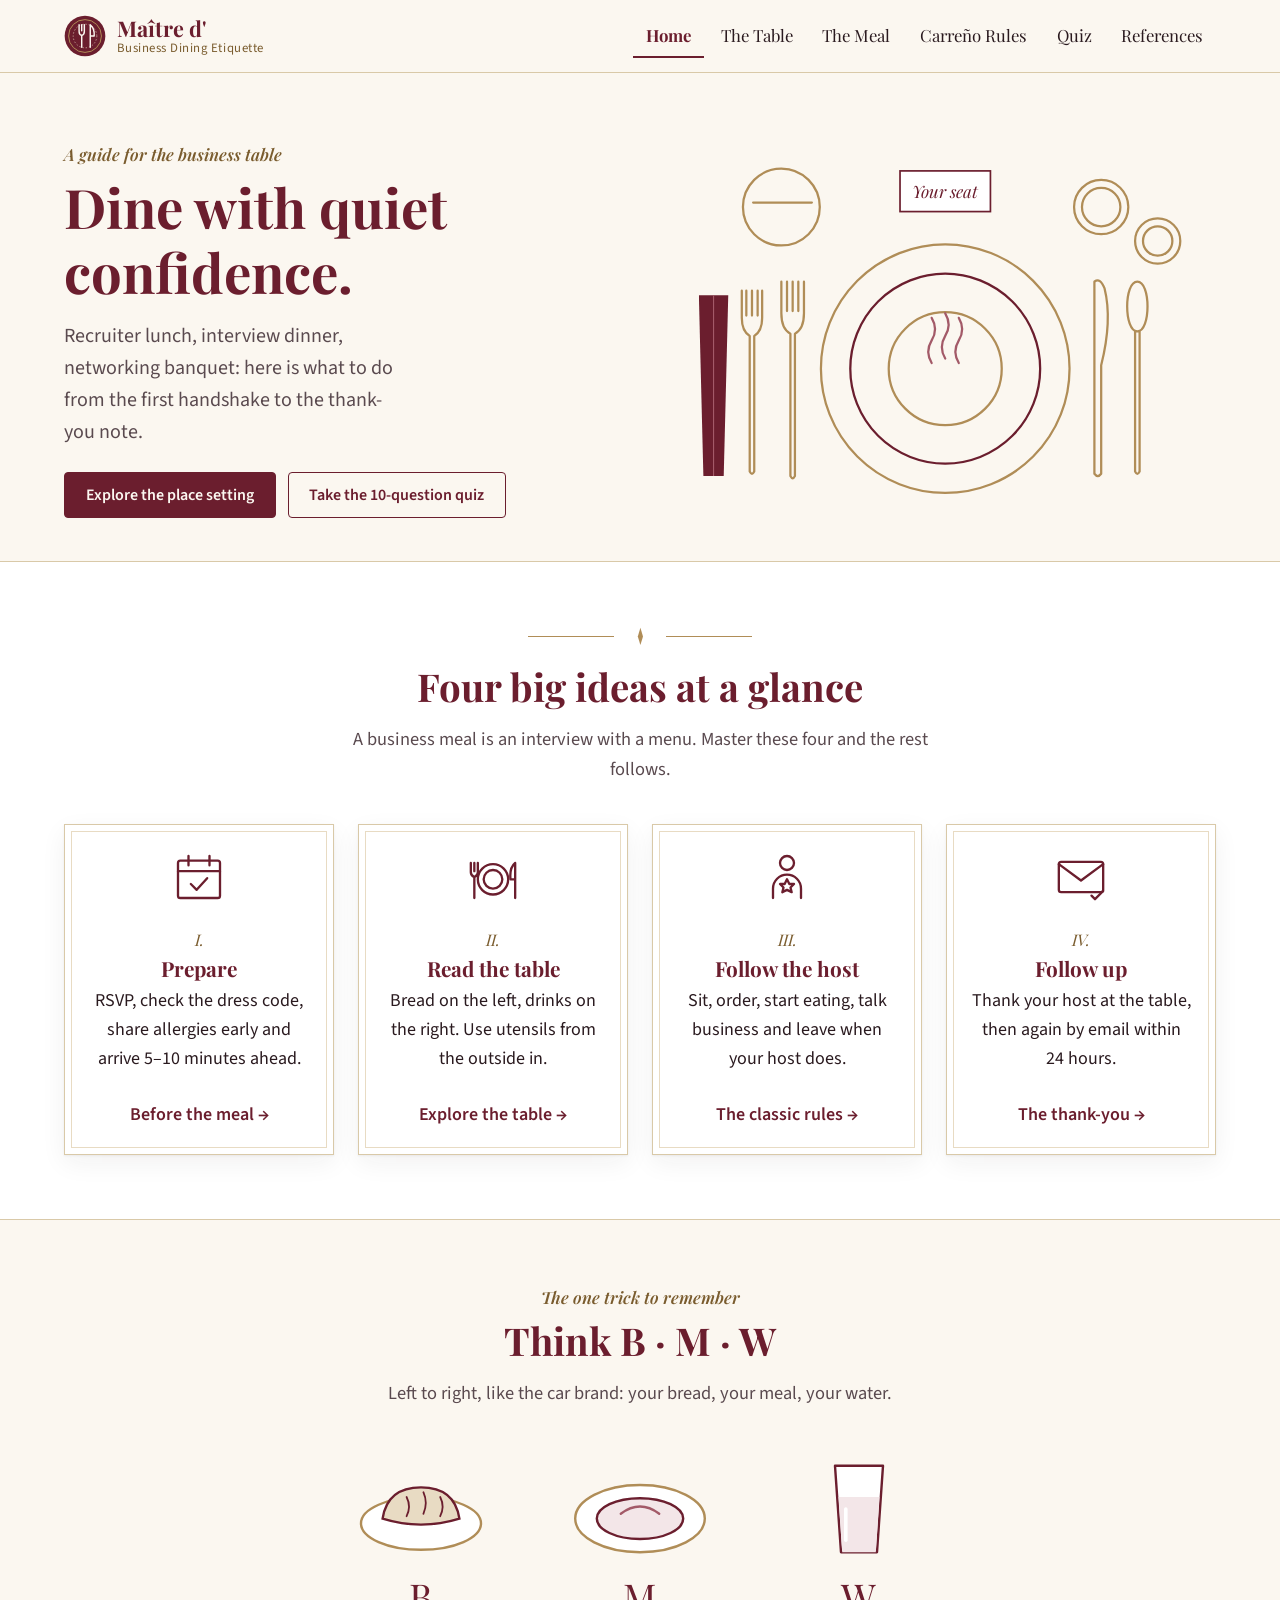
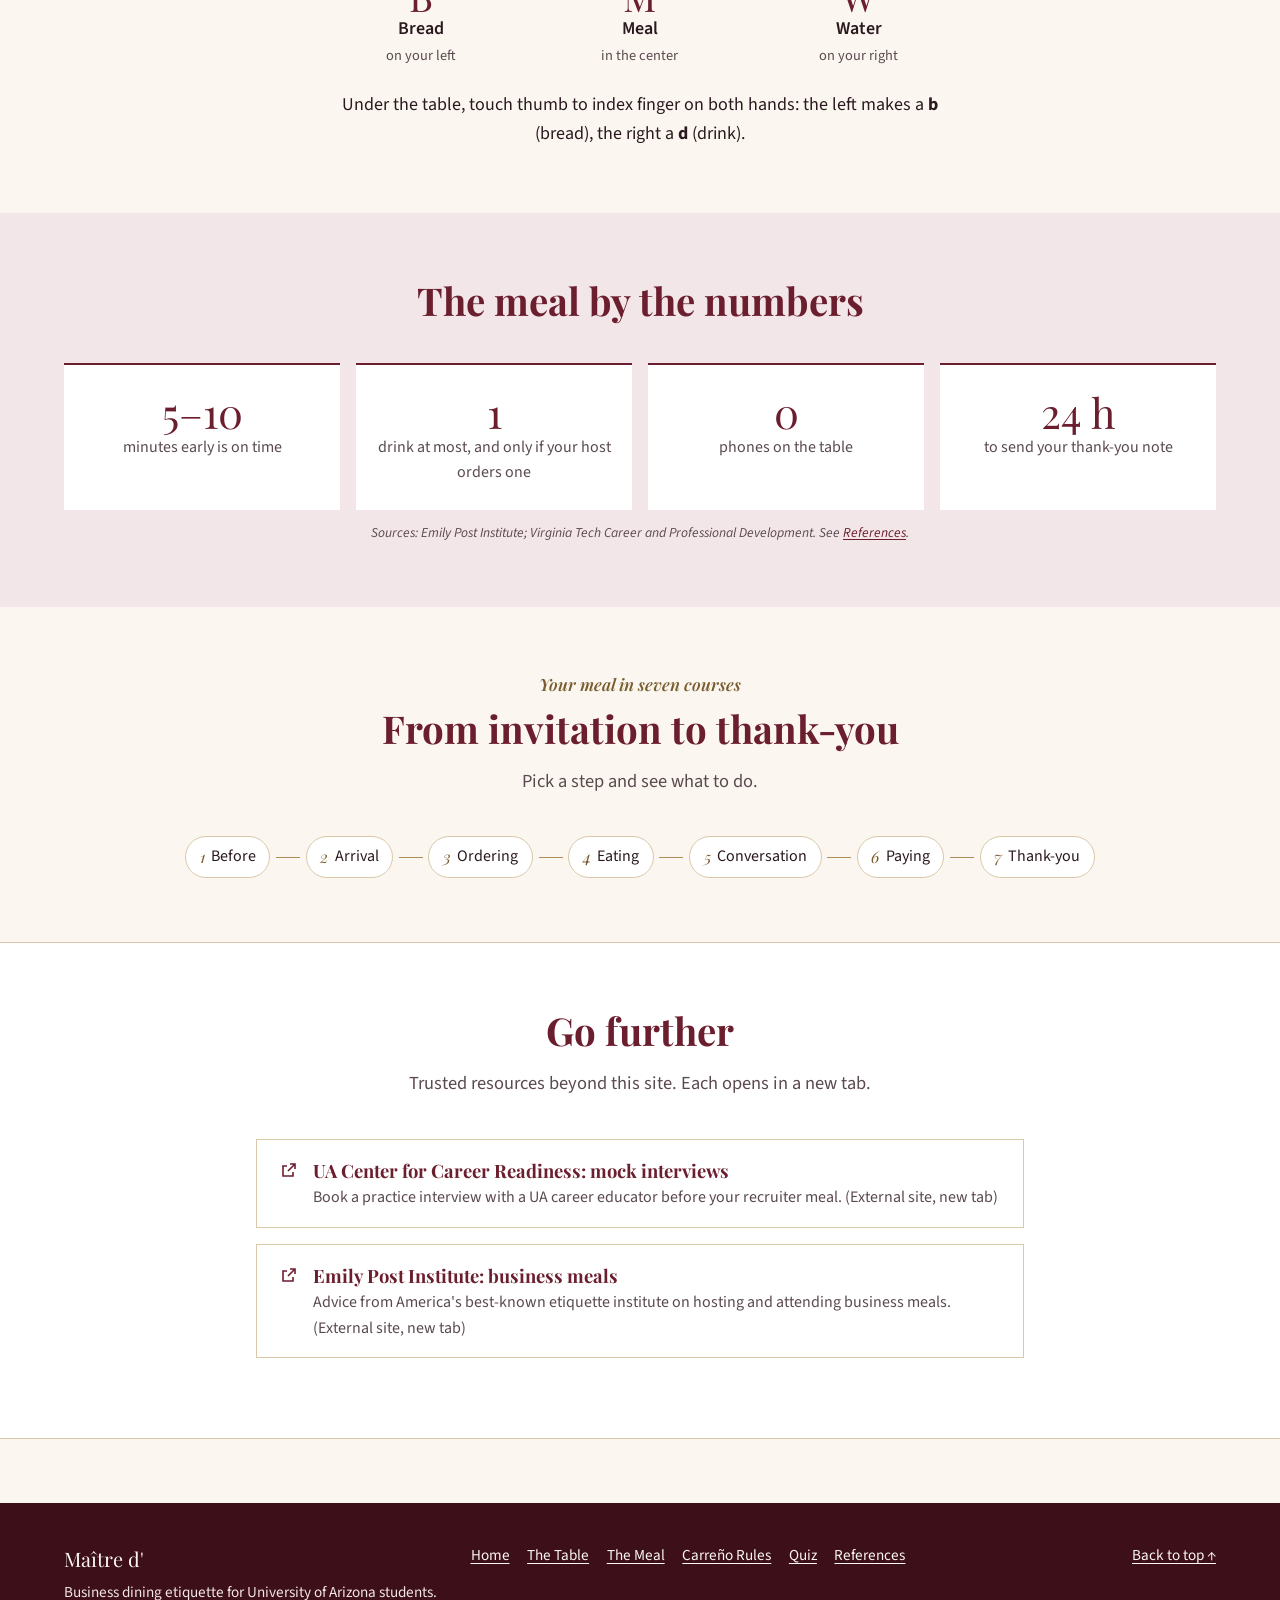
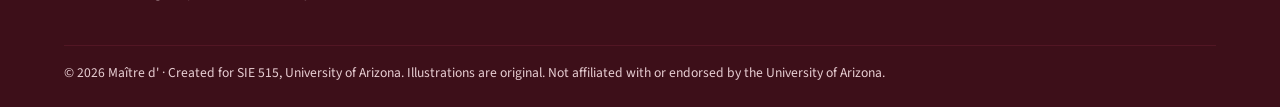
==== index.html @ beefde79 "Build Maître d' business dining etiquette site Six static pages (home, table setting explorer and ga" ====
<!DOCTYPE html>
<html lang="en" class="no-js">
<head>
<meta charset="utf-8">
<meta name="viewport" content="width=device-width, initial-scale=1">
<title>Business Dining Etiquette for UA Students</title>
<meta name="description" content="Learn business dining etiquette in minutes: the place setting, what to do before, during and after the meal, and a self-scoring quiz.">
<link rel="icon" href="assets/img/favicon.svg" type="image/svg+xml">
<link rel="preconnect" href="https://fonts.googleapis.com">
<link rel="preconnect" href="https://fonts.gstatic.com" crossorigin>
<link href="https://fonts.googleapis.com/css2?family=Playfair+Display:ital,wght@0,600;0,700;1,600&amp;family=Source+Sans+3:wght@400;600;700&amp;display=swap" rel="stylesheet">
<link rel="stylesheet" href="assets/css/style.css">
<script src="assets/js/main.js" defer></script>
</head>
<body id="top">
<a class="skip-link" href="#main">Skip to main content</a>

<header class="site-header">
  <div class="wrap header-inner">
    <a class="brand" href="index.html">
      <img src="assets/img/logo.svg" alt="" width="42" height="42">
      <span class="brand-text">
        <span class="brand-name">Maître d'</span>
        <span class="brand-sub">Business Dining Etiquette</span>
      </span>
      <span class="visually-hidden">(Home)</span>
    </a>
    <button class="nav-toggle" type="button" aria-expanded="false" aria-controls="site-nav">
      <span class="nav-toggle-bars" aria-hidden="true"></span> Menu
    </button>
    <nav class="site-nav" id="site-nav" aria-label="Main">
      <ul>
        <li><a href="index.html" aria-current="page">Home</a></li>
        <li><a href="table.html">The Table</a></li>
        <li><a href="behavior.html">The Meal</a></li>
        <li><a href="carreno.html">Carreño Rules</a></li>
        <li><a href="quiz.html">Quiz</a></li>
        <li><a href="references.html">References</a></li>
      </ul>
    </nav>
  </div>
</header>

<main id="main" tabindex="-1">

<section class="hero">
  <div class="wrap hero-grid">
    <div>
      <span class="kicker">A guide for the business table</span>
      <h1>Dine with quiet confidence.</h1>
      <p class="lead">Recruiter lunch, interview dinner, networking banquet: here is what to do from the first handshake to the thank-you note.</p>
      <div class="btn-row">
        <a class="btn" href="table.html">Explore the place setting</a>
        <a class="btn btn--ghost" href="quiz.html">Take the 10-question quiz</a>
      </div>
    </div>

    <svg class="hero-art draw" viewBox="0 0 480 340" role="img" aria-labelledby="hero-title hero-desc">
      <title id="hero-title">Line drawing of a formal place setting</title>
      <desc id="hero-desc">Seen from above: a place card, a bread plate at upper left, two forks on the left, a soup bowl on a dinner plate in the center, a knife and spoon on the right, and two glasses at upper right.</desc>
      <g fill="none" stroke="#b08d57" stroke-width="2" stroke-linecap="round" stroke-linejoin="round">
        <circle class="stroke" pathLength="1" cx="240" cy="205" r="110"/>
        <circle class="stroke" pathLength="1" cx="240" cy="205" r="84" stroke="#6b1e2e"/>
        <circle class="stroke" pathLength="1" cx="240" cy="205" r="50"/>
        <circle class="stroke" pathLength="1" cx="95" cy="62" r="34"/>
        <path class="stroke" pathLength="1" d="M70 58H122"/>
        <path class="stroke" pathLength="1" d="M95 128V156Q95 170 103 174V300Q105 304 107 300V174Q115 170 115 156V128M100 128V154M105 128V154M110 128V154"/>
        <path class="stroke" pathLength="1" d="M60 136V160Q60 172 67 176V296Q69 300 71 296V176Q78 172 78 160V136M64 136V158M69 136V158M74 136V158"/>
        <path class="stroke" pathLength="1" d="M372 128V298Q375 302 378 298V202Q388 162 381 134Q377 124 372 128Z"/>
        <path class="stroke" pathLength="1" d="M410 128C398 128 398 172 410 172C422 172 422 128 410 128ZM408 172V296Q410 300 412 296V172"/>
        <circle class="stroke" pathLength="1" cx="378" cy="62" r="24"/>
        <circle class="stroke" pathLength="1" cx="378" cy="62" r="17"/>
        <circle class="stroke" pathLength="1" cx="428" cy="92" r="20"/>
        <circle class="stroke" pathLength="1" cx="428" cy="92" r="13"/>
      </g>
      <g class="fade">
        <rect x="200" y="30" width="80" height="36" fill="#fff" stroke="#6b1e2e" stroke-width="1.5"/>
        <text x="240" y="54" text-anchor="middle" font-family="Playfair Display, Georgia, serif" font-style="italic" font-size="15" fill="#6b1e2e">Your seat</text>
        <path d="M22 140H48L44 300H26Z" fill="#6b1e2e"/>
        <path d="M35 140V300" stroke="#a35a68" stroke-width="1"/>
      </g>
      <g fill="none" stroke="#a35a68" stroke-width="2" stroke-linecap="round" aria-hidden="true">
        <path class="steam" d="M228 200q-6-10 0-20t0-20"/>
        <path class="steam" d="M240 196q-6-10 0-20t0-20"/>
        <path class="steam" d="M252 200q-6-10 0-20t0-20"/>
      </g>
    </svg>
  </div>
</section>

<section class="section section--paper" aria-labelledby="ideas-title">
  <div class="wrap">
    <div class="section-head center">
      <div class="ornament" aria-hidden="true"><svg viewBox="0 0 24 24"><path d="M12 2l3 10-3 10-3-10z" fill="currentColor"/></svg></div>
      <h2 id="ideas-title">Four big ideas at a glance</h2>
      <p>A business meal is an interview with a menu. Master these four and the rest follows.</p>
    </div>

    <div class="grid grid-4 reveal-stagger">
      <article class="menu-card menu-card--center">
        <svg class="card-icon" viewBox="0 0 48 48" aria-hidden="true" fill="none" stroke="currentColor" stroke-width="2" stroke-linecap="round" stroke-linejoin="round"><rect x="6" y="10" width="36" height="32" rx="2"/><path d="M6 19h36M15 6v8M33 6v8"/><path d="M17 30l5 5 9-10"/></svg>
        <span class="card-num">I.</span>
        <h3>Prepare</h3>
        <p>RSVP, check the dress code, share allergies early and arrive 5–10 minutes ahead.</p>
        <a class="card-link" href="behavior.html#before">Before the meal →</a>
      </article>
      <article class="menu-card menu-card--center">
        <svg class="card-icon" viewBox="0 0 48 48" aria-hidden="true" fill="none" stroke="currentColor" stroke-width="2" stroke-linecap="round" stroke-linejoin="round"><circle cx="24" cy="26" r="13"/><circle cx="24" cy="26" r="8"/><path d="M5 12v8q0 3 3 4v18M8 12v7M11 12v8q0 3-3 4M43 42V12q-5 4-4 14h4"/></svg>
        <span class="card-num">II.</span>
        <h3>Read the table</h3>
        <p>Bread on the left, drinks on the right. Use utensils from the outside in.</p>
        <a class="card-link" href="table.html">Explore the table →</a>
      </article>
      <article class="menu-card menu-card--center">
        <svg class="card-icon" viewBox="0 0 48 48" aria-hidden="true" fill="none" stroke="currentColor" stroke-width="2" stroke-linecap="round" stroke-linejoin="round"><circle cx="24" cy="12" r="6"/><path d="M12 42v-8a12 12 0 0 1 24 0v8"/><path d="M24 26l2 4h4l-3 3 1 4-4-2-4 2 1-4-3-3h4z"/></svg>
        <span class="card-num">III.</span>
        <h3>Follow the host</h3>
        <p>Sit, order, start eating, talk business and leave when your host does.</p>
        <a class="card-link" href="carreno.html">The classic rules →</a>
      </article>
      <article class="menu-card menu-card--center">
        <svg class="card-icon" viewBox="0 0 48 48" aria-hidden="true" fill="none" stroke="currentColor" stroke-width="2" stroke-linecap="round" stroke-linejoin="round"><rect x="5" y="11" width="38" height="26" rx="2"/><path d="M5 13l19 14 19-14"/><path d="M33 40l3 3 7-7"/></svg>
        <span class="card-num">IV.</span>
        <h3>Follow up</h3>
        <p>Thank your host at the table, then again by email within 24 hours.</p>
        <a class="card-link" href="behavior.html#thanks">The thank-you →</a>
      </article>
    </div>
  </div>
</section>

<section class="section" aria-labelledby="bmw-title">
  <div class="wrap">
    <div class="section-head center">
      <span class="kicker">The one trick to remember</span>
      <h2 id="bmw-title">Think B · M · W</h2>
      <p>Left to right, like the car brand: your bread, your meal, your water.</p>
    </div>
    <div class="bmw reveal-stagger">
      <div class="bmw-item">
        <svg viewBox="0 0 120 100" role="img" aria-label="Bread roll on a small plate">
          <ellipse cx="60" cy="62" rx="50" ry="22" fill="#fff" stroke="#b08d57" stroke-width="2"/>
          <path d="M28 58q4-26 32-26t32 26q-32 10-64 0z" fill="#e8dbc3" stroke="#6b1e2e" stroke-width="2"/>
          <path d="M48 40q4 8 0 16M62 36q4 9 0 18M76 40q4 8 0 16" fill="none" stroke="#6b1e2e" stroke-width="1.5" stroke-linecap="round"/>
        </svg>
        <span class="bmw-letter">B</span>
        <span class="bmw-word">Bread</span>
        <span class="bmw-side">on your left</span>
      </div>
      <div class="bmw-item">
        <svg viewBox="0 0 120 100" role="img" aria-label="Dinner plate in the center">
          <ellipse cx="60" cy="58" rx="54" ry="28" fill="#fff" stroke="#b08d57" stroke-width="2"/>
          <ellipse cx="60" cy="58" rx="36" ry="17" fill="#f3e6e8" stroke="#6b1e2e" stroke-width="2"/>
          <path d="M44 54q16-12 32 0" fill="none" stroke="#a35a68" stroke-width="2" stroke-linecap="round"/>
        </svg>
        <span class="bmw-letter">M</span>
        <span class="bmw-word">Meal</span>
        <span class="bmw-side">in the center</span>
      </div>
      <div class="bmw-item">
        <svg viewBox="0 0 120 100" role="img" aria-label="Water glass">
          <path d="M40 14h40l-5 72H45z" fill="#fff" stroke="#6b1e2e" stroke-width="2" stroke-linejoin="round"/>
          <path d="M43 40h34l-3 46H46z" fill="#f3e6e8"/>
          <path d="M49 50v26" stroke="#fff" stroke-width="3" stroke-linecap="round"/>
        </svg>
        <span class="bmw-letter">W</span>
        <span class="bmw-word">Water</span>
        <span class="bmw-side">on your right</span>
      </div>
    </div>
    <p class="center reveal" style="margin: var(--space-3) auto 0;">Under the table, touch thumb to index finger on both hands: the left makes a <strong>b</strong> (bread), the right a <strong>d</strong> (drink).</p>
  </div>
</section>

<section class="section section--tint" aria-labelledby="numbers-title">
  <div class="wrap">
    <div class="section-head center">
      <h2 id="numbers-title">The meal by the numbers</h2>
    </div>
    <div class="stats reveal-stagger">
      <div class="stat"><span class="stat-num">5–10</span><span class="stat-label">minutes early is on time</span></div>
      <div class="stat"><span class="stat-num">1</span><span class="stat-label">drink at most, and only if your host orders one</span></div>
      <div class="stat"><span class="stat-num">0</span><span class="stat-label">phones on the table</span></div>
      <div class="stat"><span class="stat-num">24 h</span><span class="stat-label">to send your thank-you note</span></div>
    </div>
    <span class="source center">Sources: Emily Post Institute; Virginia Tech Career and Professional Development. See <a href="references.html">References</a>.</span>
  </div>
</section>

<section class="section" aria-labelledby="courses-title">
  <div class="wrap">
    <div class="section-head center">
      <span class="kicker">Your meal in seven courses</span>
      <h2 id="courses-title">From invitation to thank-you</h2>
      <p>Pick a step and see what to do.</p>
    </div>
    <ol class="rail reveal">
      <li><a href="behavior.html#before">Before</a></li>
      <li><a href="behavior.html#arrival">Arrival</a></li>
      <li><a href="behavior.html#ordering">Ordering</a></li>
      <li><a href="behavior.html#eating">Eating</a></li>
      <li><a href="behavior.html#conversation">Conversation</a></li>
      <li><a href="behavior.html#paying">Paying</a></li>
      <li><a href="behavior.html#thanks">Thank-you</a></li>
    </ol>
  </div>
</section>

<section class="section section--paper" aria-labelledby="more-title">
  <div class="wrap narrow">
    <div class="section-head center">
      <h2 id="more-title">Go further</h2>
      <p>Trusted resources beyond this site. Each opens in a new tab.</p>
    </div>
    <ul class="ext-list">
      <li>
        <a class="ext-link" href="https://career.arizona.edu/resources/schedule-a-mock-interview-or-interview-prep-appointment/" target="_blank" rel="noopener">
          <svg class="ext-icon" viewBox="0 0 16 16" aria-hidden="true" fill="none" stroke="currentColor" stroke-width="1.6"><path d="M9 2h5v5M14 2L7 9M12 10v4H2V4h4"/></svg>
          <span><strong>UA Center for Career Readiness: mock interviews</strong><span>Book a practice interview with a UA career educator before your recruiter meal. (External site, new tab)</span></span>
        </a>
      </li>
      <li>
        <a class="ext-link" href="https://emilypost.com/advice/business-meals" target="_blank" rel="noopener">
          <svg class="ext-icon" viewBox="0 0 16 16" aria-hidden="true" fill="none" stroke="currentColor" stroke-width="1.6"><path d="M9 2h5v5M14 2L7 9M12 10v4H2V4h4"/></svg>
          <span><strong>Emily Post Institute: business meals</strong><span>Advice from America's best-known etiquette institute on hosting and attending business meals. (External site, new tab)</span></span>
        </a>
      </li>
    </ul>
  </div>
</section>
</main>

<footer class="site-footer">
  <div class="wrap">
    <div class="footer-grid">
      <div>
        <p class="footer-brand">Maître d'</p>
        <p>Business dining etiquette for University of Arizona students.</p>
      </div>
      <nav aria-label="Footer">
        <ul class="footer-links">
          <li><a href="index.html">Home</a></li>
          <li><a href="table.html">The Table</a></li>
          <li><a href="behavior.html">The Meal</a></li>
          <li><a href="carreno.html">Carreño Rules</a></li>
          <li><a href="quiz.html">Quiz</a></li>
          <li><a href="references.html">References</a></li>
        </ul>
      </nav>
      <a class="to-top" href="#top">Back to top ↑</a>
    </div>
    <p class="footer-small">© <span data-year>2026</span> Maître d' · Created for SIE 515, University of Arizona. Illustrations are original. Not affiliated with or endorsed by the University of Arizona.</p>
  </div>
</footer>
</body>
</html>
---- assets/css/style.css ----
/* =========================================================
   Maître d' — Business Dining Etiquette
   One main color (burgundy, with tints/shades) + one accent (gold)
   ========================================================= */

:root {
  --burgundy-900: #3d0f19;
  --burgundy-700: #521624;
  --burgundy: #6b1e2e;          /* main */
  --burgundy-400: #a35a68;
  --burgundy-200: #e7cdd2;
  --burgundy-100: #f3e6e8;
  --gold: #b08d57;              /* accent: lines, borders, decoration */
  --gold-text: #7a5c2e;         /* accent for small text (AA on ivory) */
  --gold-200: #e8dbc3;
  --ivory: #fbf7f0;
  --paper: #ffffff;
  --ink: #2a1a1f;
  --ink-soft: #5a4a4f;
  --line: #d9c9a8;
  --ok: #2f5d3a;                /* used only with icon + text */

  --font-display: "Playfair Display", Georgia, "Times New Roman", serif;
  --font-body: "Source Sans 3", "Trebuchet MS", Verdana, sans-serif;

  --space-1: .5rem;
  --space-2: 1rem;
  --space-3: 1.5rem;
  --space-4: 2.5rem;
  --space-5: 4rem;
  --space-6: 6rem;

  --radius: 4px;
  --shadow: 0 1px 2px rgba(42, 26, 31, .06), 0 8px 24px rgba(42, 26, 31, .06);
  --measure: 68ch;
  --wrap: 72rem;
}

*, *::before, *::after { box-sizing: border-box; }
[hidden] { display: none !important; }

html { scroll-behavior: smooth; }

body {
  margin: 0;
  background: var(--ivory);
  color: var(--ink);
  font-family: var(--font-body);
  font-size: 1.125rem;          /* 18px */
  line-height: 1.6;
  -webkit-font-smoothing: antialiased;
}

img, svg { max-width: 100%; }
img { height: auto; display: block; }

h1, h2, h3, h4 {
  font-family: var(--font-display);
  color: var(--burgundy);
  line-height: 1.2;
  margin: 0 0 var(--space-2);
  font-weight: 700;
}
h1 { font-size: clamp(2.2rem, 5vw, 3.4rem); }
h2 { font-size: clamp(1.7rem, 3.4vw, 2.4rem); }
h3 { font-size: 1.3rem; }
h4 { font-size: 1.1rem; }

p { margin: 0 0 var(--space-2); max-width: var(--measure); }
ul, ol { margin: 0 0 var(--space-2); padding-left: 1.25rem; }
li { margin-bottom: .35rem; }

a {
  color: var(--burgundy);
  text-decoration-thickness: 1px;
  text-underline-offset: .18em;
}
a:hover { color: var(--burgundy-900); text-decoration-thickness: 2px; }

:focus-visible {
  outline: 3px solid var(--gold-text);
  outline-offset: 3px;
  border-radius: 2px;
}

.wrap { width: min(100% - 2rem, var(--wrap)); margin-inline: auto; }
.narrow { max-width: 48rem; }
.center { text-align: center; }
.center p { margin-inline: auto; }

.visually-hidden {
  position: absolute !important;
  width: 1px; height: 1px;
  overflow: hidden; clip: rect(0 0 0 0);
  white-space: nowrap;
}

/* ---------- Skip link ---------- */
.skip-link {
  position: absolute; left: 1rem; top: -4rem; z-index: 100;
  background: var(--burgundy); color: var(--ivory);
  padding: .6rem 1rem; border-radius: var(--radius);
  text-decoration: none; font-weight: 600;
}
.skip-link:focus { top: 1rem; color: var(--ivory); }

/* ---------- Header & navigation ---------- */
.site-header {
  position: sticky; top: 0; z-index: 50;
  background: rgba(251, 247, 240, .96);
  border-bottom: 1px solid var(--line);
  backdrop-filter: blur(6px);
}
.header-inner {
  display: flex; align-items: center; justify-content: space-between;
  gap: var(--space-2); min-height: 4.5rem;
}
.brand {
  display: flex; align-items: center; gap: .7rem;
  text-decoration: none; color: var(--burgundy);
}
.brand img { width: 2.6rem; height: 2.6rem; }
.brand-text { display: flex; flex-direction: column; line-height: 1.1; }
.brand-name { font-family: var(--font-display); font-weight: 700; font-size: 1.35rem; }
.brand-sub { font-size: .8rem; color: var(--gold-text); letter-spacing: .04em; }
.brand:hover { color: var(--burgundy-900); }

.nav-toggle {
  display: none;
  align-items: center; gap: .5rem;
  background: none; border: 1px solid var(--line); border-radius: var(--radius);
  padding: .45rem .8rem; font: inherit; font-size: 1rem; color: var(--burgundy);
  cursor: pointer;
}
.nav-toggle-bars, .nav-toggle-bars::before, .nav-toggle-bars::after {
  display: block; width: 1.2rem; height: 2px; background: currentColor;
  position: relative; transition: transform .2s;
}
.nav-toggle-bars::before, .nav-toggle-bars::after { content: ""; position: absolute; left: 0; }
.nav-toggle-bars::before { top: -6px; }
.nav-toggle-bars::after { top: 6px; }
.nav-toggle[aria-expanded="true"] .nav-toggle-bars { background: transparent; }
.nav-toggle[aria-expanded="true"] .nav-toggle-bars::before { transform: translateY(6px) rotate(45deg); }
.nav-toggle[aria-expanded="true"] .nav-toggle-bars::after { transform: translateY(-6px) rotate(-45deg); }

.site-nav ul {
  list-style: none; margin: 0; padding: 0;
  display: flex; gap: .25rem;
}
.site-nav li { margin: 0; }
.site-nav a {
  display: block; padding: .5rem .8rem;
  font-family: var(--font-display); font-size: 1.05rem;
  color: var(--ink); text-decoration: none;
  border-bottom: 2px solid transparent;
}
.site-nav a:hover { color: var(--burgundy); border-bottom-color: var(--gold); }
.site-nav a[aria-current="page"] {
  color: var(--burgundy); border-bottom-color: var(--burgundy); font-weight: 700;
}

@media (max-width: 860px) {
  .js .nav-toggle { display: inline-flex; }
  .js .site-nav {
    position: absolute; left: 0; right: 0; top: 100%;
    background: var(--ivory); border-bottom: 1px solid var(--line);
    box-shadow: var(--shadow);
    display: none;
  }
  .js .site-nav.is-open { display: block; }
  .site-nav ul { flex-direction: column; padding: var(--space-1) 1rem var(--space-2); }
  .site-nav a { padding: .75rem .5rem; border-bottom: 1px solid var(--gold-200); }
  .site-nav a[aria-current="page"] { border-bottom-color: var(--gold-200); border-left: 3px solid var(--burgundy); padding-left: .75rem; }
  .no-js .site-nav ul { flex-direction: row; flex-wrap: wrap; }
}

/* ---------- Sections ---------- */
main { display: block; }
.section { padding: var(--space-5) 0; }
.section--tint { background: var(--burgundy-100); }
.section--paper { background: var(--paper); border-block: 1px solid var(--line); }
.section-head { margin-bottom: var(--space-4); }
.section-head p { color: var(--ink-soft); font-size: 1.15rem; }
.center.section-head p { margin-inline: auto; }

.kicker {
  display: block;
  font-family: var(--font-display); font-style: italic; font-weight: 600;
  color: var(--gold-text); font-size: 1.05rem; margin-bottom: .4rem;
}

/* ornamental divider */
.ornament {
  display: flex; align-items: center; gap: 1rem; justify-content: center;
  color: var(--gold); margin: 0 auto var(--space-2); max-width: 14rem;
}
.ornament::before, .ornament::after { content: ""; flex: 1; height: 1px; background: currentColor; }
.ornament svg { width: 1.3rem; height: 1.3rem; flex: none; }

/* ---------- Hero ---------- */
.hero { padding: var(--space-5) 0 var(--space-4); }
.hero-grid {
  display: grid; gap: var(--space-4); align-items: center;
  grid-template-columns: 1fr;
}
@media (min-width: 860px) { .hero-grid { grid-template-columns: 1.05fr 1fr; } }
.hero .lead { font-size: 1.25rem; color: var(--ink-soft); max-width: 34ch; }
.hero-art { max-width: 34rem; justify-self: center; width: 100%; }
.page-hero { padding: var(--space-5) 0 var(--space-4); border-bottom: 1px solid var(--line); }
.page-hero .lead { font-size: 1.2rem; color: var(--ink-soft); max-width: 46ch; }

.btn-row { display: flex; flex-wrap: wrap; gap: .75rem; margin-top: var(--space-3); }
.btn {
  display: inline-flex; align-items: center; gap: .5rem;
  font: 600 1rem/1 var(--font-body);
  padding: .85rem 1.3rem; border-radius: var(--radius);
  text-decoration: none; cursor: pointer;
  border: 1px solid var(--burgundy);
  background: var(--burgundy); color: var(--ivory);
  transition: background .2s, color .2s, transform .2s;
}
.btn:hover { background: var(--burgundy-900); color: var(--ivory); transform: translateY(-1px); }
.btn--ghost { background: transparent; color: var(--burgundy); }
.btn--ghost:hover { background: var(--burgundy-100); color: var(--burgundy-900); }
.btn--small { padding: .55rem .9rem; font-size: .95rem; }
.btn[disabled] { opacity: .5; cursor: not-allowed; transform: none; }

/* ---------- Grids & cards ---------- */
.grid { display: grid; gap: var(--space-3); }
.grid-2 { grid-template-columns: repeat(auto-fit, minmax(min(100%, 20rem), 1fr)); }
.grid-3 { grid-template-columns: repeat(auto-fit, minmax(min(100%, 18rem), 1fr)); }
.grid-4 { grid-template-columns: repeat(auto-fit, minmax(min(100%, 14rem), 1fr)); }

.menu-card {
  position: relative;
  background: var(--paper);
  border: 1px solid var(--line);
  padding: var(--space-3);
  box-shadow: var(--shadow);
}
.menu-card::after {               /* inner hairline = printed-menu frame */
  content: ""; position: absolute; inset: 6px;
  border: 1px solid var(--gold-200); pointer-events: none;
}
.menu-card > * { position: relative; z-index: 1; }
.menu-card h3 { margin-bottom: .4rem; }
.menu-card p:last-child, .menu-card ul:last-child { margin-bottom: 0; }
.menu-card--center { text-align: center; }
.menu-card--center p { margin-inline: auto; }
.card-icon {
  width: 3.5rem; height: 3.5rem; color: var(--burgundy);
  margin-bottom: .75rem;
}
.menu-card--center .card-icon { margin-inline: auto; }
.card-num {
  font-family: var(--font-display); font-style: italic; color: var(--gold-text);
  font-size: 1rem; display: block; margin-bottom: .2rem;
}
.card-link {
  display: inline-block; margin-top: .75rem; font-weight: 600; text-decoration: none;
}
.card-link:hover { text-decoration: underline; }

.tip-list { list-style: none; padding: 0; }
.tip-list li { position: relative; padding-left: 1.6rem; }
.tip-list li::before {
  content: ""; position: absolute; left: .2rem; top: .62em;
  width: .5rem; height: .5rem; border: 1px solid var(--gold); transform: rotate(45deg);
}

/* do / don't badges (icon + word, never color alone) */
.badge {
  display: inline-flex; align-items: center; gap: .3rem;
  font-size: .85rem; font-weight: 600; padding: .15rem .55rem;
  border-radius: 99px; border: 1px solid currentColor;
}
.badge--do { color: var(--ok); }
.badge--dont { color: var(--burgundy); }
.badge--soft { color: var(--gold-text); }

.source {
  display: block; margin-top: .75rem;
  font-size: .85rem; font-style: italic; color: var(--ink-soft);
}

/* ---------- Stat tiles ---------- */
.stats { display: grid; gap: var(--space-2); grid-template-columns: repeat(auto-fit, minmax(min(100%, 12rem), 1fr)); }
.stat {
  text-align: center; padding: var(--space-3) var(--space-2);
  border-top: 2px solid var(--burgundy); background: var(--paper);
}
.stat-num { display: block; font-family: var(--font-display); font-size: 2.6rem; color: var(--burgundy); line-height: 1.1; }
.stat-label { display: block; color: var(--ink-soft); font-size: 1rem; }

/* ---------- Flip cards ---------- */
.flip-grid { display: grid; gap: var(--space-3); grid-template-columns: repeat(auto-fit, minmax(min(100%, 18rem), 1fr)); }
.flip { perspective: 1000px; min-height: 15rem; }
.flip-btn {
  position: relative; display: block; width: 100%; height: 100%; min-height: 15rem;
  padding: 0; border: 0; background: none; font: inherit; color: inherit; text-align: left;
  cursor: pointer; transform-style: preserve-3d; transition: transform .6s cubic-bezier(.2,.7,.2,1);
}
.flip-btn.is-flipped { transform: rotateY(180deg); }
.flip-face {
  position: absolute; inset: 0;
  display: flex; flex-direction: column; justify-content: center; gap: .5rem;
  padding: var(--space-3);
  backface-visibility: hidden; -webkit-backface-visibility: hidden;
  border: 1px solid var(--line); box-shadow: var(--shadow);
}
.flip-front { background: var(--paper); }
.flip-front::after {
  content: ""; position: absolute; inset: 6px; border: 1px solid var(--gold-200); pointer-events: none;
}
.flip-back { background: var(--burgundy); color: var(--ivory); transform: rotateY(180deg); border-color: var(--burgundy); }
.flip-label { font-size: .85rem; font-weight: 600; letter-spacing: .04em; color: var(--gold-text); }
.flip-back .flip-label { color: var(--gold-200); }
.flip-title { font-family: var(--font-display); font-size: 1.25rem; font-weight: 700; color: var(--burgundy); line-height: 1.3; }
.flip-back .flip-title { color: var(--ivory); }
.flip-text { font-size: 1.02rem; line-height: 1.5; }
.flip-hint { position: absolute; bottom: .9rem; right: 1rem; font-size: .8rem; color: var(--ink-soft); display: flex; align-items: center; gap: .3rem; }
.flip-back .flip-hint { color: var(--burgundy-200); }
.flip-btn:focus-visible { outline: none; }
.flip-btn:focus-visible .flip-face { outline: 3px solid var(--gold-text); outline-offset: 3px; }

/* ---------- Reveal on scroll ---------- */
.js .reveal { opacity: 0; transform: translateY(18px); transition: opacity .7s ease, transform .7s ease; }
.js .reveal.is-visible { opacity: 1; transform: none; }
.js .reveal-stagger > * { opacity: 0; transform: translateY(14px); transition: opacity .6s ease, transform .6s ease; }
.js .reveal-stagger.is-visible > * { opacity: 1; transform: none; }
.reveal-stagger.is-visible > *:nth-child(2) { transition-delay: .08s; }
.reveal-stagger.is-visible > *:nth-child(3) { transition-delay: .16s; }
.reveal-stagger.is-visible > *:nth-child(4) { transition-delay: .24s; }
.reveal-stagger.is-visible > *:nth-child(5) { transition-delay: .32s; }
.reveal-stagger.is-visible > *:nth-child(6) { transition-delay: .4s; }
.reveal-stagger.is-visible > *:nth-child(n+7) { transition-delay: .48s; }

/* line-art that draws itself */
.draw .stroke { stroke-dasharray: 1; stroke-dashoffset: 1; }
.draw.is-visible .stroke { animation: draw 2.4s ease forwards; }
.draw.is-visible .stroke:nth-of-type(2n) { animation-delay: .25s; }
.draw.is-visible .stroke:nth-of-type(3n) { animation-delay: .5s; }
.draw .fade { opacity: 0; }
.draw.is-visible .fade { animation: fadein 1s 1.6s ease forwards; }
.no-js .draw .stroke { stroke-dashoffset: 0; }
.no-js .draw .fade { opacity: 1; }
@keyframes draw { to { stroke-dashoffset: 0; } }
@keyframes fadein { to { opacity: 1; } }

/* steam animation in hero */
.steam { animation: steam 3.5s ease-in-out infinite; transform-box: fill-box; transform-origin: bottom; }
.steam:nth-of-type(2) { animation-delay: 1.1s; }
.steam:nth-of-type(3) { animation-delay: 2.2s; }
@keyframes steam { 0% { opacity: 0; transform: translateY(6px); } 40% { opacity: .9; } 100% { opacity: 0; transform: translateY(-14px); } }

/* ---------- BMW (bread / meal / water) ---------- */
.bmw { display: grid; grid-template-columns: repeat(3, 1fr); gap: var(--space-2); text-align: center; max-width: 40rem; margin: 0 auto; }
.bmw-item svg { width: 100%; max-width: 9rem; height: auto; margin: 0 auto .5rem; display: block; }
.bmw-letter { font-family: var(--font-display); font-size: 2.4rem; color: var(--burgundy); line-height: 1; display: block; }
.bmw-word { font-weight: 600; }
.bmw-side { display: block; font-size: .9rem; color: var(--ink-soft); }

/* ---------- External resources ---------- */
.ext-list { list-style: none; padding: 0; display: grid; gap: var(--space-2); }
.ext-list li { margin: 0; }
.ext-link {
  display: flex; gap: 1rem; align-items: flex-start;
  padding: var(--space-2) var(--space-3); background: var(--paper);
  border: 1px solid var(--line); text-decoration: none; color: var(--ink);
  transition: border-color .2s, transform .2s;
}
.ext-link:hover { border-color: var(--burgundy); transform: translateY(-2px); color: var(--ink); }
.ext-link strong { color: var(--burgundy); display: block; font-family: var(--font-display); font-size: 1.15rem; }
.ext-link span { font-size: 1rem; color: var(--ink-soft); }
.ext-icon { width: 1rem; height: 1rem; flex: none; vertical-align: -.1em; }
.ext-link .ext-icon { margin-top: .4rem; color: var(--burgundy); }

/* inline external marker for text links */
a[target="_blank"]:not(.ext-link)::after {
  content: " \2197"; font-size: .85em;
}

/* ---------- Footer ---------- */
.site-footer {
  background: var(--burgundy-900); color: var(--burgundy-100);
  padding: var(--space-4) 0 var(--space-3); margin-top: var(--space-5);
  font-size: .95rem;
}
.site-footer a { color: var(--ivory); }
.site-footer a:hover { color: var(--gold-200); }
.footer-grid { display: grid; gap: var(--space-3); grid-template-columns: 1fr; align-items: start; }
@media (min-width: 760px) { .footer-grid { grid-template-columns: 1.2fr 2fr auto; } }
.footer-brand { font-family: var(--font-display); font-size: 1.25rem; color: var(--ivory); margin: 0 0 .3rem; }
.footer-links { list-style: none; padding: 0; margin: 0; display: flex; flex-wrap: wrap; gap: .25rem 1.1rem; }
.footer-links li { margin: 0; }
.footer-small { font-size: .85rem; color: var(--burgundy-200); margin: var(--space-3) 0 0; padding-top: var(--space-2); border-top: 1px solid var(--burgundy-700); max-width: none; }
.to-top { white-space: nowrap; }

/* =========================================================
   Page-specific
   ========================================================= */

/* ---------- Course rail (home teaser + behavior timeline) ---------- */
.rail {
  list-style: none; padding: 0; margin: 0;
  display: flex; flex-wrap: wrap; justify-content: center; gap: .5rem 0;
  counter-reset: course;
}
.rail li { margin: 0; display: flex; align-items: center; }
.rail li + li::before {
  content: ""; width: 1.5rem; height: 1px; background: var(--gold); margin: 0 .35rem;
}
.rail a {
  display: inline-flex; align-items: center; gap: .4rem;
  padding: .45rem .85rem; border: 1px solid var(--line); border-radius: 99px;
  background: var(--paper); color: var(--ink); text-decoration: none; font-size: 1rem;
  transition: background .2s, color .2s, border-color .2s;
}
.rail a::before {
  counter-increment: course; content: counter(course);
  font-family: var(--font-display); font-style: italic; color: var(--gold-text);
}
.rail a:hover, .rail a.is-current {
  background: var(--burgundy); color: var(--ivory); border-color: var(--burgundy);
}
.rail a:hover::before, .rail a.is-current::before { color: var(--gold-200); }
.rail-sticky {
  position: sticky; top: 4.5rem; z-index: 20;
  background: rgba(251, 247, 240, .96); padding: .75rem 0;
  border-bottom: 1px solid var(--line);
}
@media (max-width: 700px) {
  .rail-sticky .rail { flex-wrap: nowrap; overflow-x: auto; justify-content: flex-start; padding-bottom: .25rem; scrollbar-width: thin; }
  .rail-sticky .rail a { white-space: nowrap; }
}

/* timeline steps */
.timeline { position: relative; list-style: none; padding: 0; margin: 0; }
.timeline::before {
  content: ""; position: absolute; left: 1.75rem; top: 0; bottom: 0;
  width: 1px; background: var(--gold);
}
.step {
  position: relative; display: grid; grid-template-columns: 3.5rem 1fr; gap: var(--space-3);
  padding: var(--space-3) 0; scroll-margin-top: 9rem;
}
.step-marker {
  width: 3.5rem; height: 3.5rem; border-radius: 50%;
  background: var(--ivory); border: 1px solid var(--burgundy);
  display: grid; place-items: center; color: var(--burgundy);
  font-family: var(--font-display); font-size: 1.3rem; font-style: italic;
  position: relative; z-index: 1;
}
.step.is-current .step-marker { background: var(--burgundy); color: var(--ivory); }
.step-body { display: grid; gap: var(--space-3); grid-template-columns: 1fr; align-items: start; }
@media (min-width: 760px) { .step-body { grid-template-columns: 1fr 11rem; } }
.step-art { width: 100%; max-width: 11rem; color: var(--burgundy); }
.step h2 { font-size: 1.7rem; margin-bottom: .5rem; }

/* speech bubbles */
.bubbles { display: flex; flex-wrap: wrap; gap: .75rem; }
.bubble {
  position: relative; background: var(--paper); border: 1px solid var(--line);
  padding: .7rem 1rem; border-radius: 1rem; font-size: 1rem; max-width: 22rem;
}
.bubble::after {
  content: ""; position: absolute; left: 1.2rem; bottom: -.45rem; width: .8rem; height: .8rem;
  background: var(--paper); border-right: 1px solid var(--line); border-bottom: 1px solid var(--line);
  transform: rotate(45deg);
}
.bubble--avoid { text-decoration: line-through; text-decoration-color: var(--burgundy-400); color: var(--ink-soft); }

/* ---------- Table explorer ---------- */
.explorer { display: grid; gap: var(--space-3); grid-template-columns: 1fr; align-items: start; }
@media (min-width: 960px) { .explorer { grid-template-columns: 1.6fr 1fr; } }
.setting-stage {
  position: relative; background: var(--paper); border: 1px solid var(--line);
  box-shadow: var(--shadow);
}
.setting-stage svg { display: block; width: 100%; height: auto; }
.hotspot {
  position: absolute; transform: translate(-50%, -50%);
  width: 2.1rem; height: 2.1rem; border-radius: 50%;
  border: 2px solid var(--ivory); background: var(--burgundy); color: var(--ivory);
  font: 700 .95rem/1 var(--font-body); cursor: pointer;
  display: grid; place-items: center; padding: 0;
  box-shadow: 0 2px 6px rgba(42, 26, 31, .3);
  transition: transform .2s, background .2s;
}
.hotspot::before {
  content: ""; position: absolute; inset: -6px; border-radius: 50%;
  border: 2px solid var(--burgundy); opacity: 0; animation: ping 2.4s ease-out infinite;
}
.hotspot:hover, .hotspot[aria-pressed="true"] { background: var(--gold-text); transform: translate(-50%, -50%) scale(1.12); }
.hotspot[aria-pressed="true"]::before { animation: none; }
.hotspot.is-seen:not([aria-pressed="true"]) { background: var(--burgundy-400); }
.hotspot.is-seen::before { animation: none; }
@keyframes ping { 0% { opacity: .8; transform: scale(.8); } 100% { opacity: 0; transform: scale(1.6); } }
@media (max-width: 520px) { .hotspot { width: 1.7rem; height: 1.7rem; font-size: .8rem; } }

.item { transition: opacity .3s; }
.setting-svg.has-active .item { opacity: .35; }
.setting-svg.has-active .item.is-active { opacity: 1; }
.item.is-active .hl { stroke: var(--burgundy); stroke-width: 3; }

.info-panel { position: sticky; top: 6rem; }
.info-panel .menu-card { min-height: 16rem; }
.info-step { font-size: .9rem; color: var(--gold-text); font-weight: 600; letter-spacing: .03em; }
.progress-dots { display: flex; flex-wrap: wrap; gap: .3rem; margin-top: var(--space-2); }
.progress-dots span { width: .6rem; height: .6rem; border-radius: 50%; border: 1px solid var(--burgundy); }
.progress-dots span.on { background: var(--burgundy); }
.legend-list { columns: 2; column-gap: var(--space-3); padding-left: 1.4rem; font-size: 1rem; }
.legend-list button {
  background: none; border: 0; padding: 0; font: inherit; color: var(--burgundy);
  text-decoration: underline; text-underline-offset: .18em; cursor: pointer; text-align: left;
}

/* game */
.game { max-width: 52rem; margin: 0 auto; }
.game-card { text-align: center; }
.game-course { font-family: var(--font-display); font-size: 1.6rem; color: var(--burgundy); margin: .2rem 0 .3rem; }
.game-board {
  display: grid; gap: .5rem; margin: var(--space-3) auto 0; max-width: 40rem;
  grid-template-columns: repeat(7, 1fr);
  grid-template-areas:
    ". butter . dessert . . ."
    "salad dinnerfork plate plate plate knife soup";
  align-items: end;
}
.utensil {
  display: flex; flex-direction: column; align-items: center; gap: .25rem;
  background: var(--paper); border: 1px solid var(--line); border-radius: var(--radius);
  padding: .5rem .25rem; font: 600 .78rem/1.2 var(--font-body); color: var(--ink);
  cursor: pointer; transition: transform .15s, border-color .2s, opacity .3s;
}
.utensil:hover:not([disabled]) { border-color: var(--burgundy); transform: translateY(-3px); }
.utensil svg { width: 1.6rem; height: 6rem; color: var(--ink); }
.utensil--h svg { width: 5rem; height: 1.8rem; }
.utensil[disabled] { opacity: .35; cursor: default; }
.utensil.is-wrong { animation: shake .4s; border-color: var(--burgundy); }
.utensil.is-right { border-color: var(--ok); }
.game-plate { grid-area: plate; display: grid; place-items: center; }
.game-plate svg { width: 100%; max-width: 9rem; }
@keyframes shake { 20%, 60% { transform: translateX(-5px); } 40%, 80% { transform: translateX(5px); } }
.feedback {
  min-height: 3.2rem; margin-top: var(--space-2); display: flex; gap: .5rem; align-items: center; justify-content: center;
  font-weight: 600;
}
.feedback.ok { color: var(--ok); }
.feedback.no { color: var(--burgundy); }
.feedback svg { width: 1.3rem; height: 1.3rem; flex: none; }
@media (max-width: 560px) {
  .game-board {
    gap: .3rem;
    grid-template-columns: repeat(5, 1fr);
    grid-template-areas: ". butter dessert . ." "salad dinnerfork plate knife soup";
  }
  .utensil { font-size: .68rem; padding: .4rem .1rem; }
  .utensil svg { height: 4.5rem; }
  .utensil--h svg { width: 100%; }
}

/* rest vs finished */
.rest-demo { display: grid; gap: var(--space-3); grid-template-columns: 1fr; align-items: center; }
@media (min-width: 760px) { .rest-demo { grid-template-columns: 18rem 1fr; } }
.rest-svg { width: 100%; max-width: 18rem; margin: 0 auto; display: block; }
.rest-svg .u { transform-box: view-box; transform-origin: 150px 110px; transition: transform .7s cubic-bezier(.3,.8,.3,1); }
.rest-svg.is-pause .u-fork { transform: rotate(32deg); }
.rest-svg.is-pause .u-knife { transform: rotate(-32deg); }
.rest-svg.is-done .u-fork { transform: rotate(-58deg) translateX(-10px); }
.rest-svg.is-done .u-knife { transform: rotate(-58deg) translateX(12px); }
.toggle-group { display: inline-flex; border: 1px solid var(--burgundy); border-radius: var(--radius); overflow: hidden; margin-bottom: var(--space-2); }
.toggle-group button {
  font: 600 1rem var(--font-body); padding: .6rem 1.1rem; border: 0; background: var(--paper); color: var(--burgundy); cursor: pointer;
}
.toggle-group button[aria-pressed="true"] { background: var(--burgundy); color: var(--ivory); }

/* ---------- Carreño ---------- */
.book-art { max-width: 20rem; justify-self: center; width: 100%; }
.theme-head { display: flex; align-items: center; gap: var(--space-2); margin-bottom: var(--space-3); }
.theme-letter {
  flex: none; width: 3.6rem; height: 3.6rem; border-radius: 50%;
  display: grid; place-items: center; border: 1px solid var(--gold);
  font-family: var(--font-display); font-size: 1.8rem; color: var(--burgundy); background: var(--paper);
}
.theme-head h2 { margin: 0; }
.rule-card { display: grid; grid-template-columns: 3rem 1fr; gap: .9rem; align-items: start; }
.rule-card .card-icon { width: 3rem; height: 3rem; margin: 0; }
.rule-card h3 { font-size: 1.15rem; }
.rule-card p { font-size: 1.02rem; }
.seating-wrap { display: grid; gap: var(--space-3); grid-template-columns: 1fr; align-items: center; margin-bottom: var(--space-4); }
@media (min-width: 860px) { .seating-wrap { grid-template-columns: 1.4fr 1fr; } }
.seating-svg .card-pop { transform-box: fill-box; transform-origin: center; }
.seating-svg.is-visible .card-pop { animation: pop .5s ease backwards; }
.seating-svg.is-visible .card-pop:nth-of-type(2) { animation-delay: .1s; }
.seating-svg.is-visible .card-pop:nth-of-type(3) { animation-delay: .2s; }
.seating-svg.is-visible .card-pop:nth-of-type(4) { animation-delay: .3s; }
.seating-svg.is-visible .card-pop:nth-of-type(5) { animation-delay: .4s; }
.seating-svg.is-visible .card-pop:nth-of-type(6) { animation-delay: .5s; }
@keyframes pop { from { transform: scale(0); opacity: 0; } }

.then-now { width: 100%; border-collapse: collapse; background: var(--paper); font-size: 1rem; }
.then-now caption { text-align: left; font-family: var(--font-display); font-size: 1.3rem; color: var(--burgundy); padding-bottom: .5rem; }
.then-now th, .then-now td { padding: .8rem 1rem; border-bottom: 1px solid var(--line); text-align: left; vertical-align: top; }
.then-now thead th { background: var(--burgundy); color: var(--ivory); font-weight: 600; }
.table-scroll { overflow-x: auto; border: 1px solid var(--line); }

/* ---------- Quiz ---------- */
.quiz { display: grid; gap: var(--space-3); max-width: 48rem; margin: 0 auto; }
.q { border: 1px solid var(--line); background: var(--paper); padding: var(--space-3); margin: 0; }
.q legend { font-family: var(--font-display); font-size: 1.2rem; color: var(--burgundy); font-weight: 700; padding: 0; float: left; width: 100%; margin-bottom: var(--space-2); }
.q legend + * { clear: both; }
.q-type { display: block; font-family: var(--font-body); font-size: .85rem; font-weight: 600; color: var(--gold-text); letter-spacing: .03em; margin-bottom: .2rem; }
.q-options { display: grid; gap: .5rem; }
.opt {
  display: flex; align-items: center; gap: .7rem; padding: .7rem .9rem;
  border: 1px solid var(--line); border-radius: var(--radius); cursor: pointer; font-size: 1.05rem;
  transition: border-color .2s, background .2s;
}
.opt:hover { border-color: var(--burgundy-400); }
.opt input { accent-color: var(--burgundy); width: 1.1rem; height: 1.1rem; flex: none; }
.opt.is-correct { border-color: var(--ok); background: #eef4ef; }
.opt.is-wrong { border-color: var(--burgundy); background: var(--burgundy-100); }
.opt .mark { margin-left: auto; font-weight: 700; font-size: .9rem; }
.opt.is-correct .mark { color: var(--ok); }
.opt.is-wrong .mark { color: var(--burgundy); }
.q textarea {
  width: 100%; min-height: 6rem; font: inherit; font-size: 1.05rem; padding: .7rem;
  border: 1px solid var(--line); border-radius: var(--radius); background: var(--ivory); color: var(--ink);
}
.q textarea:focus-visible { outline-offset: 0; }
.q-feedback { margin-top: var(--space-2); font-size: 1.02rem; }
.q-feedback:empty { display: none; }
.q-feedback .verdict { font-weight: 700; }
.q-feedback.ok .verdict { color: var(--ok); }
.q-feedback.no .verdict { color: var(--burgundy); }
.score-board {
  position: sticky; bottom: 1rem; z-index: 10; margin: 0 auto; max-width: 48rem;
  display: flex; align-items: center; justify-content: space-between; gap: 1rem; flex-wrap: wrap;
  background: var(--burgundy); color: var(--ivory); padding: .8rem 1.2rem; box-shadow: var(--shadow);
}
.score-board strong { font-family: var(--font-display); font-size: 1.4rem; }
.score-meter { flex: 1; min-width: 8rem; height: .5rem; background: var(--burgundy-700); border-radius: 99px; overflow: hidden; }
.score-meter span { display: block; height: 100%; width: 0; background: var(--gold-200); transition: width .5s; }
.result { text-align: center; }
.result[hidden] { display: none; }
.print-list ol { padding-left: 1.5rem; }
.print-list > ol > li { margin-bottom: var(--space-3); }
.print-list ol ol { list-style: upper-alpha; margin-top: .3rem; }
.answer-key { background: var(--paper); border: 1px solid var(--line); padding: var(--space-3); }
.answer-key ol { margin: 0; }

/* ---------- References ---------- */
.refs { list-style: none; padding: 0; }
.refs li { padding-left: 2rem; text-indent: -2rem; margin-bottom: var(--space-2); max-width: var(--measure); overflow-wrap: anywhere; }

/* ---------- Reduced motion ---------- */
@media (prefers-reduced-motion: reduce) {
  html { scroll-behavior: auto; }
  *, *::before, *::after { animation: none !important; transition: none !important; }
  .js .reveal, .js .reveal-stagger > * { opacity: 1; transform: none; }
  .draw .stroke { stroke-dashoffset: 0; }
  .draw .fade { opacity: 1; }
  .flip-btn.is-flipped { transform: none; }
  .flip-btn .flip-back { transform: none; visibility: hidden; }
  .flip-btn.is-flipped .flip-back { visibility: visible; }
  .flip-btn.is-flipped .flip-front { visibility: hidden; }
}

/* ---------- Print (quiz list) ---------- */
@media print {
  body { background: #fff; font-size: 12pt; }
  .site-header, .site-footer, .skip-link, .no-print, .page-hero, .score-board { display: none !important; }
  .section { padding: 1rem 0; }
  .print-list { display: block !important; }
  a { color: #000; }
}
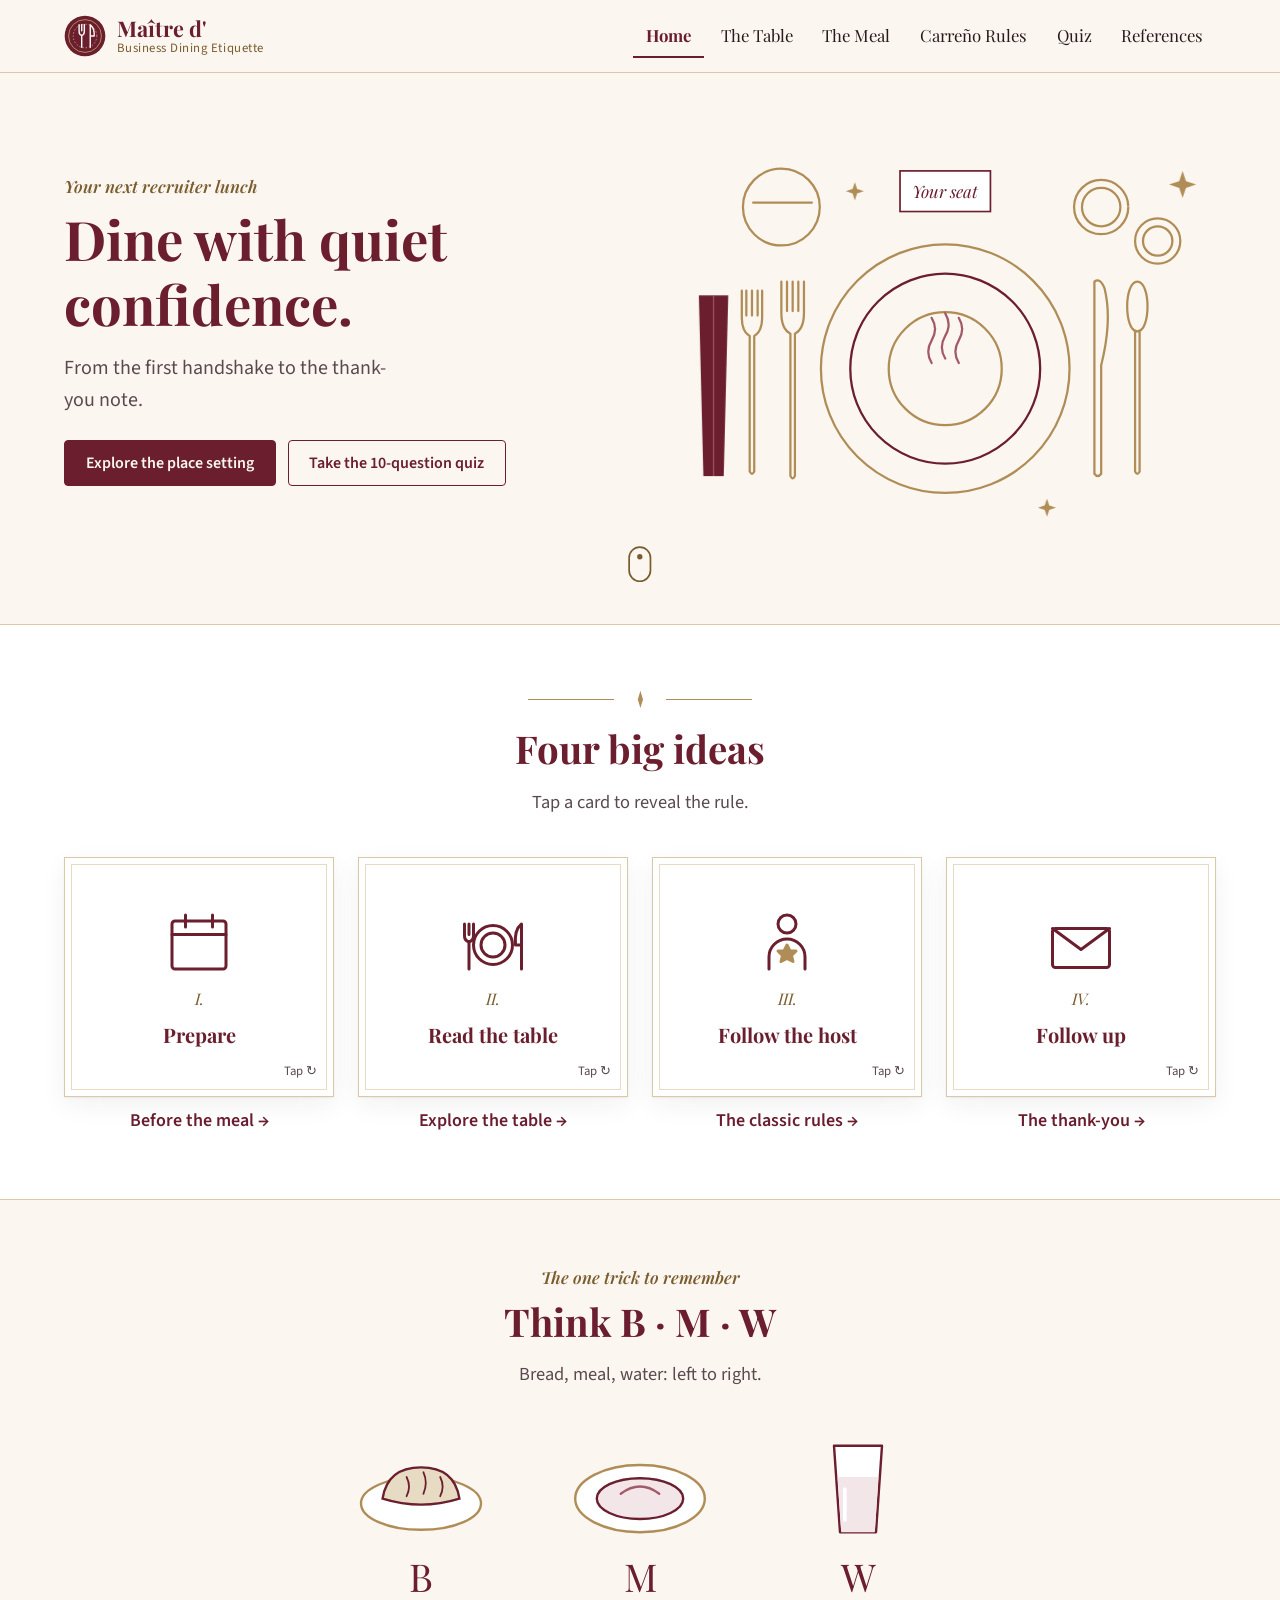
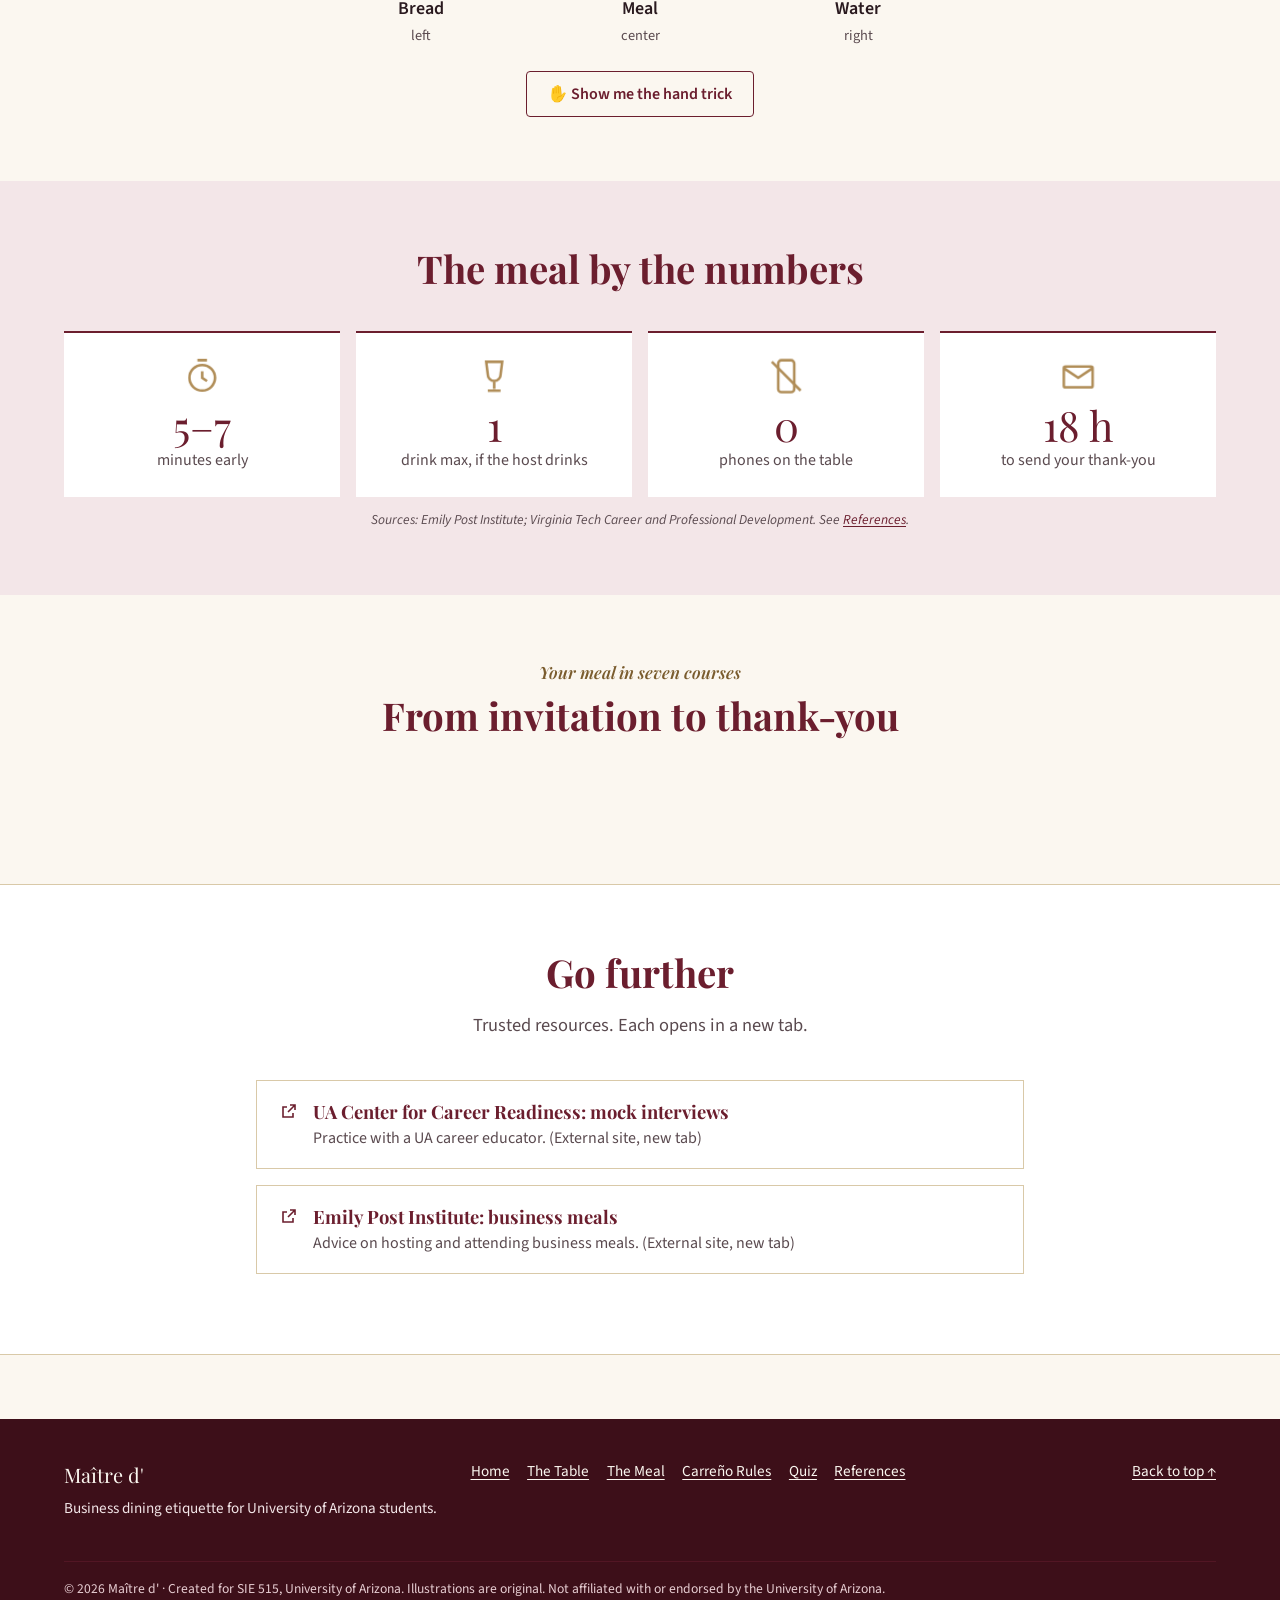
==== commit b731553c: "Make the site more interactive and visual - Global: scroll progress bar, 3D tilt cards, count-up sta" ====
--- a/index.html
+++ b/index.html
@@ -43,12 +43,12 @@
 
 <main id="main" tabindex="-1">
 
-<section class="hero">
+<section class="hero" data-parallax>
   <div class="wrap hero-grid">
     <div>
-      <span class="kicker">A guide for the business table</span>
+      <span class="kicker">Your next <span class="rotator"><span>recruiter lunch</span><span>interview dinner</span><span>networking banquet</span><span>career-fair dinner</span></span></span>
       <h1>Dine with quiet confidence.</h1>
-      <p class="lead">Recruiter lunch, interview dinner, networking banquet: here is what to do from the first handshake to the thank-you note.</p>
+      <p class="lead">From the first handshake to the thank-you note.</p>
       <div class="btn-row">
         <a class="btn" href="table.html">Explore the place setting</a>
         <a class="btn btn--ghost" href="quiz.html">Take the 10-question quiz</a>
@@ -57,74 +57,112 @@
 
     <svg class="hero-art draw" viewBox="0 0 480 340" role="img" aria-labelledby="hero-title hero-desc">
       <title id="hero-title">Line drawing of a formal place setting</title>
-      <desc id="hero-desc">Seen from above: a place card, a bread plate at upper left, two forks on the left, a soup bowl on a dinner plate in the center, a knife and spoon on the right, and two glasses at upper right.</desc>
-      <g fill="none" stroke="#b08d57" stroke-width="2" stroke-linecap="round" stroke-linejoin="round">
-        <circle class="stroke" pathLength="1" cx="240" cy="205" r="110"/>
-        <circle class="stroke" pathLength="1" cx="240" cy="205" r="84" stroke="#6b1e2e"/>
-        <circle class="stroke" pathLength="1" cx="240" cy="205" r="50"/>
-        <circle class="stroke" pathLength="1" cx="95" cy="62" r="34"/>
-        <path class="stroke" pathLength="1" d="M70 58H122"/>
-        <path class="stroke" pathLength="1" d="M95 128V156Q95 170 103 174V300Q105 304 107 300V174Q115 170 115 156V128M100 128V154M105 128V154M110 128V154"/>
-        <path class="stroke" pathLength="1" d="M60 136V160Q60 172 67 176V296Q69 300 71 296V176Q78 172 78 160V136M64 136V158M69 136V158M74 136V158"/>
-        <path class="stroke" pathLength="1" d="M372 128V298Q375 302 378 298V202Q388 162 381 134Q377 124 372 128Z"/>
-        <path class="stroke" pathLength="1" d="M410 128C398 128 398 172 410 172C422 172 422 128 410 128ZM408 172V296Q410 300 412 296V172"/>
-        <circle class="stroke" pathLength="1" cx="378" cy="62" r="24"/>
-        <circle class="stroke" pathLength="1" cx="378" cy="62" r="17"/>
-        <circle class="stroke" pathLength="1" cx="428" cy="92" r="20"/>
-        <circle class="stroke" pathLength="1" cx="428" cy="92" r="13"/>
+      <desc id="hero-desc">Seen from above: a place card, a bread plate at upper left, two forks on the left, a steaming soup bowl on a dinner plate in the center, a knife and spoon on the right, and two glasses at upper right.</desc>
+      <g class="layer" data-depth="10">
+        <g fill="none" stroke="#b08d57" stroke-width="2" stroke-linecap="round" stroke-linejoin="round">
+          <circle class="stroke" pathLength="1" cx="240" cy="205" r="110"/>
+          <circle class="stroke" pathLength="1" cx="240" cy="205" r="84" stroke="#6b1e2e"/>
+          <circle class="stroke" pathLength="1" cx="240" cy="205" r="50"/>
+        </g>
+        <g fill="none" stroke="#a35a68" stroke-width="2" stroke-linecap="round" aria-hidden="true">
+          <path class="steam" d="M228 200q-6-10 0-20t0-20"/>
+          <path class="steam" d="M240 196q-6-10 0-20t0-20"/>
+          <path class="steam" d="M252 200q-6-10 0-20t0-20"/>
+        </g>
       </g>
-      <g class="fade">
-        <rect x="200" y="30" width="80" height="36" fill="#fff" stroke="#6b1e2e" stroke-width="1.5"/>
-        <text x="240" y="54" text-anchor="middle" font-family="Playfair Display, Georgia, serif" font-style="italic" font-size="15" fill="#6b1e2e">Your seat</text>
-        <path d="M22 140H48L44 300H26Z" fill="#6b1e2e"/>
-        <path d="M35 140V300" stroke="#a35a68" stroke-width="1"/>
+      <g class="layer" data-depth="22">
+        <g fill="none" stroke="#b08d57" stroke-width="2" stroke-linecap="round" stroke-linejoin="round">
+          <path class="stroke" pathLength="1" d="M95 128V156Q95 170 103 174V300Q105 304 107 300V174Q115 170 115 156V128M100 128V154M105 128V154M110 128V154"/>
+          <path class="stroke" pathLength="1" d="M60 136V160Q60 172 67 176V296Q69 300 71 296V176Q78 172 78 160V136M64 136V158M69 136V158M74 136V158"/>
+          <path class="stroke" pathLength="1" d="M372 128V298Q375 302 378 298V202Q388 162 381 134Q377 124 372 128Z"/>
+          <path class="stroke" pathLength="1" d="M410 128C398 128 398 172 410 172C422 172 422 128 410 128ZM408 172V296Q410 300 412 296V172"/>
+        </g>
+        <g class="fade">
+          <path d="M22 140H48L44 300H26Z" fill="#6b1e2e"/>
+          <path d="M35 140V300" stroke="#a35a68" stroke-width="1"/>
+        </g>
       </g>
-      <g fill="none" stroke="#a35a68" stroke-width="2" stroke-linecap="round" aria-hidden="true">
-        <path class="steam" d="M228 200q-6-10 0-20t0-20"/>
-        <path class="steam" d="M240 196q-6-10 0-20t0-20"/>
-        <path class="steam" d="M252 200q-6-10 0-20t0-20"/>
+      <g class="layer" data-depth="36">
+        <g class="float-a" fill="none" stroke="#b08d57" stroke-width="2" stroke-linecap="round">
+          <circle class="stroke" pathLength="1" cx="95" cy="62" r="34"/>
+          <path class="stroke" pathLength="1" d="M70 58H122"/>
+        </g>
+        <g class="float-b" fill="none" stroke="#b08d57" stroke-width="2">
+          <circle class="stroke" pathLength="1" cx="378" cy="62" r="24"/>
+          <circle class="stroke" pathLength="1" cx="378" cy="62" r="17"/>
+          <circle class="stroke" pathLength="1" cx="428" cy="92" r="20"/>
+          <circle class="stroke" pathLength="1" cx="428" cy="92" r="13"/>
+        </g>
+        <g class="fade float-a">
+          <rect x="200" y="30" width="80" height="36" fill="#fff" stroke="#6b1e2e" stroke-width="1.5"/>
+          <text x="240" y="54" text-anchor="middle" font-family="Playfair Display, Georgia, serif" font-style="italic" font-size="15" fill="#6b1e2e">Your seat</text>
+        </g>
+        <g fill="#b08d57" aria-hidden="true">
+          <path class="sparkle" d="M450 30l3 9 9 3-9 3-3 9-3-9-9-3 9-3z"/>
+          <path class="sparkle" d="M160 40l2 6 6 2-6 2-2 6-2-6-6-2 6-2z"/>
+          <path class="sparkle" d="M330 320l2 6 6 2-6 2-2 6-2-6-6-2 6-2z"/>
+        </g>
       </g>
     </svg>
   </div>
+  <a class="scroll-cue" href="#ideas-title" aria-label="Scroll to the four big ideas">
+    <svg viewBox="0 0 24 36" aria-hidden="true" fill="none" stroke="currentColor" stroke-width="1.6"><rect x="2" y="2" width="20" height="32" rx="10"/><circle class="dot" cx="12" cy="11" r="2.5" fill="currentColor" stroke="none"/></svg>
+  </a>
 </section>
 
 <section class="section section--paper" aria-labelledby="ideas-title">
   <div class="wrap">
     <div class="section-head center">
       <div class="ornament" aria-hidden="true"><svg viewBox="0 0 24 24"><path d="M12 2l3 10-3 10-3-10z" fill="currentColor"/></svg></div>
-      <h2 id="ideas-title">Four big ideas at a glance</h2>
-      <p>A business meal is an interview with a menu. Master these four and the rest follows.</p>
-    </div>
-
-    <div class="grid grid-4 reveal-stagger">
-      <article class="menu-card menu-card--center">
-        <svg class="card-icon" viewBox="0 0 48 48" aria-hidden="true" fill="none" stroke="currentColor" stroke-width="2" stroke-linecap="round" stroke-linejoin="round"><rect x="6" y="10" width="36" height="32" rx="2"/><path d="M6 19h36M15 6v8M33 6v8"/><path d="M17 30l5 5 9-10"/></svg>
-        <span class="card-num">I.</span>
-        <h3>Prepare</h3>
-        <p>RSVP, check the dress code, share allergies early and arrive 5–10 minutes ahead.</p>
-        <a class="card-link" href="behavior.html#before">Before the meal →</a>
-      </article>
-      <article class="menu-card menu-card--center">
-        <svg class="card-icon" viewBox="0 0 48 48" aria-hidden="true" fill="none" stroke="currentColor" stroke-width="2" stroke-linecap="round" stroke-linejoin="round"><circle cx="24" cy="26" r="13"/><circle cx="24" cy="26" r="8"/><path d="M5 12v8q0 3 3 4v18M8 12v7M11 12v8q0 3-3 4M43 42V12q-5 4-4 14h4"/></svg>
-        <span class="card-num">II.</span>
-        <h3>Read the table</h3>
-        <p>Bread on the left, drinks on the right. Use utensils from the outside in.</p>
-        <a class="card-link" href="table.html">Explore the table →</a>
-      </article>
-      <article class="menu-card menu-card--center">
-        <svg class="card-icon" viewBox="0 0 48 48" aria-hidden="true" fill="none" stroke="currentColor" stroke-width="2" stroke-linecap="round" stroke-linejoin="round"><circle cx="24" cy="12" r="6"/><path d="M12 42v-8a12 12 0 0 1 24 0v8"/><path d="M24 26l2 4h4l-3 3 1 4-4-2-4 2 1-4-3-3h4z"/></svg>
-        <span class="card-num">III.</span>
-        <h3>Follow the host</h3>
-        <p>Sit, order, start eating, talk business and leave when your host does.</p>
-        <a class="card-link" href="carreno.html">The classic rules →</a>
-      </article>
-      <article class="menu-card menu-card--center">
-        <svg class="card-icon" viewBox="0 0 48 48" aria-hidden="true" fill="none" stroke="currentColor" stroke-width="2" stroke-linecap="round" stroke-linejoin="round"><rect x="5" y="11" width="38" height="26" rx="2"/><path d="M5 13l19 14 19-14"/><path d="M33 40l3 3 7-7"/></svg>
-        <span class="card-num">IV.</span>
-        <h3>Follow up</h3>
-        <p>Thank your host at the table, then again by email within 24 hours.</p>
-        <a class="card-link" href="behavior.html#thanks">The thank-you →</a>
-      </article>
+      <h2 id="ideas-title">Four big ideas</h2>
+      <p>Tap a card to reveal the rule.</p>
+    </div>
+
+    <div class="flip-grid reveal-stagger" style="grid-template-columns: repeat(auto-fit, minmax(min(100%, 14rem), 1fr));">
+      <div>
+        <div class="flip idea"><button class="flip-btn" type="button">
+          <span class="flip-face flip-front">
+            <svg class="card-icon icon-anim" viewBox="0 0 48 48" aria-hidden="true" fill="none" stroke="#6b1e2e" stroke-width="2" stroke-linecap="round" stroke-linejoin="round"><rect x="6" y="10" width="36" height="32" rx="2"/><path d="M6 19h36M15 6v8M33 6v8"/><path class="ia-draw" d="M17 30l5 5 9-10"/></svg>
+            <span class="card-num">I.</span><span class="flip-title">Prepare</span>
+            <span class="flip-hint">Tap ↻</span>
+          </span>
+          <span class="flip-face flip-back"><span class="flip-label">I. Prepare</span><span class="flip-text">RSVP, check the dress code, share allergies early, arrive 5–10 minutes ahead.</span></span>
+        </button></div>
+        <a class="idea-link" href="behavior.html#before">Before the meal →</a>
+      </div>
+      <div>
+        <div class="flip idea"><button class="flip-btn" type="button">
+          <span class="flip-face flip-front">
+            <svg class="card-icon icon-anim" viewBox="0 0 48 48" aria-hidden="true" fill="none" stroke="#6b1e2e" stroke-width="2" stroke-linecap="round" stroke-linejoin="round"><circle cx="24" cy="26" r="13"/><circle cx="24" cy="26" r="8"/><g class="ia-wiggle"><path d="M5 12v8q0 3 3 4v18M8 12v7M11 12v8q0 3-3 4"/></g><g class="ia-wiggle" style="animation-delay:.6s"><path d="M43 42V12q-5 4-4 14h4"/></g></svg>
+            <span class="card-num">II.</span><span class="flip-title">Read the table</span>
+            <span class="flip-hint">Tap ↻</span>
+          </span>
+          <span class="flip-face flip-back"><span class="flip-label">II. Read the table</span><span class="flip-text">Bread left, drinks right. Utensils from the outside in.</span></span>
+        </button></div>
+        <a class="idea-link" href="table.html">Explore the table →</a>
+      </div>
+      <div>
+        <div class="flip idea"><button class="flip-btn" type="button">
+          <span class="flip-face flip-front">
+            <svg class="card-icon icon-anim" viewBox="0 0 48 48" aria-hidden="true" fill="none" stroke="#6b1e2e" stroke-width="2" stroke-linecap="round" stroke-linejoin="round"><circle cx="24" cy="12" r="6"/><path d="M12 42v-8a12 12 0 0 1 24 0v8"/><path class="ia-pulse" d="M24 26l2 4h4l-3 3 1 4-4-2-4 2 1-4-3-3h4z" fill="#b08d57" stroke="#b08d57"/></svg>
+            <span class="card-num">III.</span><span class="flip-title">Follow the host</span>
+            <span class="flip-hint">Tap ↻</span>
+          </span>
+          <span class="flip-face flip-back"><span class="flip-label">III. Follow the host</span><span class="flip-text">Sit, order, start eating, talk business and leave when your host does.</span></span>
+        </button></div>
+        <a class="idea-link" href="carreno.html">The classic rules →</a>
+      </div>
+      <div>
+        <div class="flip idea"><button class="flip-btn" type="button">
+          <span class="flip-face flip-front">
+            <svg class="card-icon icon-anim" viewBox="0 0 48 48" aria-hidden="true" fill="none" stroke="#6b1e2e" stroke-width="2" stroke-linecap="round" stroke-linejoin="round"><rect x="5" y="15" width="38" height="26" rx="2"/><path class="ia-flap" d="M5 15l19 14 19-14"/></svg>
+            <span class="card-num">IV.</span><span class="flip-title">Follow up</span>
+            <span class="flip-hint">Tap ↻</span>
+          </span>
+          <span class="flip-face flip-back"><span class="flip-label">IV. Follow up</span><span class="flip-text">Thank your host at the table, then by email within 24 hours.</span></span>
+        </button></div>
+        <a class="idea-link" href="behavior.html#thanks">The thank-you →</a>
+      </div>
     </div>
   </div>
 </section>
@@ -134,18 +172,16 @@
     <div class="section-head center">
       <span class="kicker">The one trick to remember</span>
       <h2 id="bmw-title">Think B · M · W</h2>
-      <p>Left to right, like the car brand: your bread, your meal, your water.</p>
-    </div>
-    <div class="bmw reveal-stagger">
+      <p>Bread, meal, water: left to right.</p>
+    </div>
+    <div class="bmw bmw-stage" id="bmw-stage">
       <div class="bmw-item">
         <svg viewBox="0 0 120 100" role="img" aria-label="Bread roll on a small plate">
           <ellipse cx="60" cy="62" rx="50" ry="22" fill="#fff" stroke="#b08d57" stroke-width="2"/>
           <path d="M28 58q4-26 32-26t32 26q-32 10-64 0z" fill="#e8dbc3" stroke="#6b1e2e" stroke-width="2"/>
           <path d="M48 40q4 8 0 16M62 36q4 9 0 18M76 40q4 8 0 16" fill="none" stroke="#6b1e2e" stroke-width="1.5" stroke-linecap="round"/>
         </svg>
-        <span class="bmw-letter">B</span>
-        <span class="bmw-word">Bread</span>
-        <span class="bmw-side">on your left</span>
+        <span class="bmw-letter">B</span><span class="bmw-word">Bread</span><span class="bmw-side">left</span>
       </div>
       <div class="bmw-item">
         <svg viewBox="0 0 120 100" role="img" aria-label="Dinner plate in the center">
@@ -153,9 +189,7 @@
           <ellipse cx="60" cy="58" rx="36" ry="17" fill="#f3e6e8" stroke="#6b1e2e" stroke-width="2"/>
           <path d="M44 54q16-12 32 0" fill="none" stroke="#a35a68" stroke-width="2" stroke-linecap="round"/>
         </svg>
-        <span class="bmw-letter">M</span>
-        <span class="bmw-word">Meal</span>
-        <span class="bmw-side">in the center</span>
+        <span class="bmw-letter">M</span><span class="bmw-word">Meal</span><span class="bmw-side">center</span>
       </div>
       <div class="bmw-item">
         <svg viewBox="0 0 120 100" role="img" aria-label="Water glass">
@@ -163,12 +197,35 @@
           <path d="M43 40h34l-3 46H46z" fill="#f3e6e8"/>
           <path d="M49 50v26" stroke="#fff" stroke-width="3" stroke-linecap="round"/>
         </svg>
-        <span class="bmw-letter">W</span>
-        <span class="bmw-word">Water</span>
-        <span class="bmw-side">on your right</span>
-      </div>
-    </div>
-    <p class="center reveal" style="margin: var(--space-3) auto 0;">Under the table, touch thumb to index finger on both hands: the left makes a <strong>b</strong> (bread), the right a <strong>d</strong> (drink).</p>
+        <span class="bmw-letter">W</span><span class="bmw-word">Water</span><span class="bmw-side">right</span>
+      </div>
+    </div>
+
+    <div class="center" style="margin-top: var(--space-3);">
+      <button class="btn btn--ghost" type="button" id="hands-btn" aria-pressed="false" aria-controls="hands">✋ Show me the hand trick</button>
+    </div>
+    <div class="hands" id="hands" hidden>
+      <div class="hand">
+        <svg viewBox="0 0 100 100" role="img" aria-label="Left hand: thumb and index finger touch in a circle, other fingers point up, forming a lowercase b">
+          <g fill="none" stroke="#6b1e2e" stroke-width="5" stroke-linecap="round">
+            <path class="h-stroke" pathLength="1" d="M30 88V14"/>
+            <path class="h-stroke" pathLength="1" d="M30 60a20 20 0 1 1 0 26"/>
+          </g>
+          <text class="h-letter" x="78" y="30" font-family="Playfair Display, Georgia, serif" font-size="30" font-weight="700" fill="#b08d57" text-anchor="middle">b</text>
+        </svg>
+        <span class="hand-label">Left hand = b (bread)</span>
+      </div>
+      <div class="hand">
+        <svg viewBox="0 0 100 100" role="img" aria-label="Right hand: thumb and index finger touch in a circle, other fingers point up, forming a lowercase d">
+          <g fill="none" stroke="#6b1e2e" stroke-width="5" stroke-linecap="round">
+            <path class="h-stroke" pathLength="1" d="M70 88V14"/>
+            <path class="h-stroke" pathLength="1" d="M70 60a20 20 0 1 0 0 26"/>
+          </g>
+          <text class="h-letter" x="22" y="30" font-family="Playfair Display, Georgia, serif" font-size="30" font-weight="700" fill="#b08d57" text-anchor="middle">d</text>
+        </svg>
+        <span class="hand-label">Right hand = d (drink)</span>
+      </div>
+    </div>
   </div>
 </section>
 
@@ -178,10 +235,22 @@
       <h2 id="numbers-title">The meal by the numbers</h2>
     </div>
     <div class="stats reveal-stagger">
-      <div class="stat"><span class="stat-num">5–10</span><span class="stat-label">minutes early is on time</span></div>
-      <div class="stat"><span class="stat-num">1</span><span class="stat-label">drink at most, and only if your host orders one</span></div>
-      <div class="stat"><span class="stat-num">0</span><span class="stat-label">phones on the table</span></div>
-      <div class="stat"><span class="stat-num">24 h</span><span class="stat-label">to send your thank-you note</span></div>
+      <div class="stat tilt">
+        <svg class="stat-icon" viewBox="0 0 24 24" aria-hidden="true" fill="none" stroke="currentColor" stroke-width="1.6"><circle cx="12" cy="13" r="8"/><path d="M12 9v4l3 2M9 2h6"/></svg>
+        <span class="stat-num"><span data-count="10" data-before="5–">5–10</span></span><span class="stat-label">minutes early</span>
+      </div>
+      <div class="stat tilt">
+        <svg class="stat-icon" viewBox="0 0 24 24" aria-hidden="true" fill="none" stroke="currentColor" stroke-width="1.6"><path d="M7 3h10l-1 8a4 4 0 0 1-8 0zM12 15v5M8 21h8"/></svg>
+        <span class="stat-num"><span data-count="1">1</span></span><span class="stat-label">drink max, if the host drinks</span>
+      </div>
+      <div class="stat tilt">
+        <svg class="stat-icon" viewBox="0 0 24 24" aria-hidden="true" fill="none" stroke="currentColor" stroke-width="1.6"><rect x="7" y="2" width="10" height="20" rx="2"/><path d="M3 3l18 18"/></svg>
+        <span class="stat-num">0</span><span class="stat-label">phones on the table</span>
+      </div>
+      <div class="stat tilt">
+        <svg class="stat-icon" viewBox="0 0 24 24" aria-hidden="true" fill="none" stroke="currentColor" stroke-width="1.6"><rect x="3" y="6" width="18" height="13" rx="1"/><path d="M3 7l9 6 9-6"/></svg>
+        <span class="stat-num"><span data-count="24" data-after=" h">24 h</span></span><span class="stat-label">to send your thank-you</span>
+      </div>
     </div>
     <span class="source center">Sources: Emily Post Institute; Virginia Tech Career and Professional Development. See <a href="references.html">References</a>.</span>
   </div>
@@ -192,17 +261,18 @@
     <div class="section-head center">
       <span class="kicker">Your meal in seven courses</span>
       <h2 id="courses-title">From invitation to thank-you</h2>
-      <p>Pick a step and see what to do.</p>
-    </div>
-    <ol class="rail reveal">
-      <li><a href="behavior.html#before">Before</a></li>
-      <li><a href="behavior.html#arrival">Arrival</a></li>
-      <li><a href="behavior.html#ordering">Ordering</a></li>
-      <li><a href="behavior.html#eating">Eating</a></li>
-      <li><a href="behavior.html#conversation">Conversation</a></li>
-      <li><a href="behavior.html#paying">Paying</a></li>
-      <li><a href="behavior.html#thanks">Thank-you</a></li>
-    </ol>
+    </div>
+    <div class="rail-anim">
+      <ol class="rail">
+        <li><a href="behavior.html#before">Before</a></li>
+        <li><a href="behavior.html#arrival">Arrival</a></li>
+        <li><a href="behavior.html#ordering">Ordering</a></li>
+        <li><a href="behavior.html#eating">Eating</a></li>
+        <li><a href="behavior.html#conversation">Conversation</a></li>
+        <li><a href="behavior.html#paying">Paying</a></li>
+        <li><a href="behavior.html#thanks">Thank-you</a></li>
+      </ol>
+    </div>
   </div>
 </section>
 
@@ -210,24 +280,45 @@
   <div class="wrap narrow">
     <div class="section-head center">
       <h2 id="more-title">Go further</h2>
-      <p>Trusted resources beyond this site. Each opens in a new tab.</p>
+      <p>Trusted resources. Each opens in a new tab.</p>
     </div>
     <ul class="ext-list">
       <li>
-        <a class="ext-link" href="https://career.arizona.edu/resources/schedule-a-mock-interview-or-interview-prep-appointment/" target="_blank" rel="noopener">
+        <a class="ext-link tilt" href="https://career.arizona.edu/resources/schedule-a-mock-interview-or-interview-prep-appointment/" target="_blank" rel="noopener" style="position:relative">
           <svg class="ext-icon" viewBox="0 0 16 16" aria-hidden="true" fill="none" stroke="currentColor" stroke-width="1.6"><path d="M9 2h5v5M14 2L7 9M12 10v4H2V4h4"/></svg>
-          <span><strong>UA Center for Career Readiness: mock interviews</strong><span>Book a practice interview with a UA career educator before your recruiter meal. (External site, new tab)</span></span>
+          <span><strong>UA Center for Career Readiness: mock interviews</strong><span>Practice with a UA career educator. (External site, new tab)</span></span>
         </a>
       </li>
       <li>
-        <a class="ext-link" href="https://emilypost.com/advice/business-meals" target="_blank" rel="noopener">
+        <a class="ext-link tilt" href="https://emilypost.com/advice/business-meals" target="_blank" rel="noopener" style="position:relative">
           <svg class="ext-icon" viewBox="0 0 16 16" aria-hidden="true" fill="none" stroke="currentColor" stroke-width="1.6"><path d="M9 2h5v5M14 2L7 9M12 10v4H2V4h4"/></svg>
-          <span><strong>Emily Post Institute: business meals</strong><span>Advice from America's best-known etiquette institute on hosting and attending business meals. (External site, new tab)</span></span>
+          <span><strong>Emily Post Institute: business meals</strong><span>Advice on hosting and attending business meals. (External site, new tab)</span></span>
         </a>
       </li>
     </ul>
   </div>
 </section>
+<script>
+  /* Home: drop the B·M·W items in when visible; hand-trick toggle */
+  document.addEventListener("DOMContentLoaded", function () {
+    var stage = document.getElementById("bmw-stage");
+    if ("IntersectionObserver" in window) {
+      var io = new IntersectionObserver(function (es) {
+        if (es[0].isIntersecting) { stage.classList.add("is-set"); io.disconnect(); }
+      }, { threshold: 0.4 });
+      io.observe(stage);
+    } else { stage.classList.add("is-set"); }
+    var btn = document.getElementById("hands-btn"), hands = document.getElementById("hands");
+    btn.addEventListener("click", function () {
+      var on = !hands.classList.contains("is-on");
+      hands.hidden = !on;
+      hands.classList.remove("is-on"); void hands.offsetWidth;
+      hands.classList.toggle("is-on", on);
+      btn.setAttribute("aria-pressed", String(on));
+      btn.textContent = on ? "↺ Hide the hand trick" : "✋ Show me the hand trick";
+    });
+  });
+</script>
 </main>
 
 <footer class="site-footer">
--- a/assets/css/style.css
+++ b/assets/css/style.css
@@ -675,3 +675,319 @@
   .print-list { display: block !important; }
   a { color: #000; }
 }
+
+/* =========================================================
+   v2 — motion & interaction layer
+   ========================================================= */
+
+/* scroll progress */
+.scroll-progress {
+  position: fixed; top: 0; left: 0; right: 0; height: 3px; z-index: 200;
+  background: linear-gradient(90deg, var(--gold), var(--burgundy));
+  transform-origin: 0 50%; transform: scaleX(0); pointer-events: none;
+}
+
+/* page entrance */
+.js main { animation: pageIn .6s ease both; }
+@keyframes pageIn { from { opacity: 0; transform: translateY(10px); } }
+
+/* stronger reveals */
+.js .reveal { transform: translateY(28px) scale(.98); filter: blur(4px); transition: opacity .8s ease, transform .8s cubic-bezier(.2,.7,.2,1), filter .8s ease; }
+.js .reveal.is-visible { filter: none; }
+.js .reveal-stagger > * { transform: translateY(24px) scale(.96); }
+
+/* 3D tilt + glare */
+.tilt { transform-style: preserve-3d; transition: transform .25s ease, box-shadow .25s ease; will-change: transform; }
+.tilt.is-tilting { transition: transform .08s linear; box-shadow: 0 18px 40px rgba(42,26,31,.14); }
+.tilt::before {
+  content: ""; position: absolute; inset: 0; pointer-events: none; z-index: 2; opacity: 0;
+  background: radial-gradient(circle at var(--gx, 50%) var(--gy, 50%), rgba(255,255,255,.55), transparent 55%);
+  transition: opacity .3s;
+}
+.tilt.is-tilting::before { opacity: 1; }
+
+/* button shine */
+.btn { position: relative; overflow: hidden; }
+.btn::after {
+  content: ""; position: absolute; top: 0; bottom: 0; left: -60%; width: 40%;
+  background: linear-gradient(100deg, transparent, rgba(255,255,255,.35), transparent);
+  transform: skewX(-20deg); transition: left .6s ease;
+}
+.btn:hover::after { left: 130%; }
+a.btn[target="_blank"]::after { content: ""; }
+
+/* rotating words */
+.rotator { display: inline-grid; vertical-align: bottom; }
+.rotator > span { grid-area: 1 / 1; opacity: 0; transform: translateY(.6em); transition: opacity .5s, transform .5s; white-space: nowrap; }
+.rotator > span.on { opacity: 1; transform: none; }
+.no-js .rotator > span:first-child { opacity: 1; transform: none; }
+
+/* hero parallax + idle float */
+.hero { position: relative; overflow: hidden; }
+.hero-art .layer { transition: transform .4s cubic-bezier(.2,.7,.2,1); }
+.float-a { animation: floatY 5s ease-in-out infinite; }
+.float-b { animation: floatY 6.5s ease-in-out infinite reverse; }
+@keyframes floatY { 50% { transform: translateY(-6px); } }
+.sparkle { transform-box: fill-box; transform-origin: center; animation: twinkle 2.8s ease-in-out infinite; }
+.sparkle:nth-of-type(2) { animation-delay: .9s; } .sparkle:nth-of-type(3) { animation-delay: 1.8s; }
+@keyframes twinkle { 0%, 100% { opacity: 0; transform: scale(.3) rotate(0); } 50% { opacity: 1; transform: scale(1) rotate(90deg); } }
+.scroll-cue { display: flex; justify-content: center; margin-top: var(--space-3); color: var(--gold-text); }
+.scroll-cue svg { width: 1.6rem; height: 2.4rem; }
+.scroll-cue .dot { animation: cue 1.8s ease-in-out infinite; }
+@keyframes cue { 0% { transform: translateY(0); opacity: 1; } 70% { transform: translateY(10px); opacity: 0; } 100% { opacity: 0; } }
+
+/* idea flip cards (icon-first) */
+.idea .flip-front { align-items: center; text-align: center; }
+.idea .flip-front .card-icon { width: 4.5rem; height: 4.5rem; margin: 0; }
+.idea .flip-back { align-items: center; text-align: center; }
+.idea-link { display: block; text-align: center; margin-top: .6rem; font-weight: 600; text-decoration: none; }
+.idea-link:hover { text-decoration: underline; }
+.icon-anim .ia-draw { stroke-dasharray: 60; stroke-dashoffset: 60; animation: iaDraw 2.6s ease-in-out infinite; }
+.icon-anim .ia-wiggle { transform-box: fill-box; transform-origin: 50% 100%; animation: wiggle 2.4s ease-in-out infinite; }
+.icon-anim .ia-pulse { transform-box: fill-box; transform-origin: center; animation: pulse 2s ease-in-out infinite; }
+.icon-anim .ia-flap { transform-box: fill-box; transform-origin: 50% 0; animation: flap 2.6s ease-in-out infinite; }
+@keyframes iaDraw { 40%, 80% { stroke-dashoffset: 0; } 100% { stroke-dashoffset: -60; } }
+@keyframes wiggle { 0%, 100% { transform: rotate(0); } 25% { transform: rotate(-8deg); } 75% { transform: rotate(8deg); } }
+@keyframes pulse { 50% { transform: scale(1.25); } }
+@keyframes flap { 0%, 100% { transform: scaleY(1); } 50% { transform: scaleY(-.6); } }
+
+/* BMW stage */
+.bmw-stage { position: relative; }
+.bmw-item svg { transition: transform .2s; }
+.js .bmw-stage .bmw-item { opacity: 0; transform: translateY(-60px) rotate(-6deg); }
+.bmw-stage.is-set .bmw-item { animation: dropIn .8s cubic-bezier(.3,1.5,.5,1) forwards; }
+.bmw-stage.is-set .bmw-item:nth-child(2) { animation-delay: .35s; }
+.bmw-stage.is-set .bmw-item:nth-child(3) { animation-delay: .7s; }
+@keyframes dropIn { to { opacity: 1; transform: none; } }
+.bmw-item:hover svg { transform: translateY(-6px) scale(1.05); }
+.hands { display: flex; justify-content: center; gap: var(--space-4); margin-top: var(--space-3); }
+.hand { text-align: center; }
+.hand svg { width: 8rem; height: 8rem; }
+.hand .h-stroke { stroke-dasharray: 1; stroke-dashoffset: 1; }
+.hands.is-on .h-stroke { animation: draw 1.2s ease forwards; }
+.hands.is-on .hand:nth-child(2) .h-stroke { animation-delay: .5s; }
+.hand .h-letter { opacity: 0; transform: scale(.4); transform-box: fill-box; transform-origin: center; transition: opacity .4s 1.1s, transform .5s 1.1s cubic-bezier(.3,1.6,.5,1); }
+.hands.is-on .h-letter { opacity: 1; transform: none; }
+.hand-label { font-weight: 600; display: block; }
+
+/* animated rail */
+.rail-anim { position: relative; }
+.rail-anim .rail li { opacity: 0; transform: scale(.6); }
+.rail-anim.is-visible .rail li { animation: popIn .5s cubic-bezier(.3,1.6,.5,1) forwards; }
+.rail-anim.is-visible .rail li:nth-child(2) { animation-delay: .1s; } .rail-anim.is-visible .rail li:nth-child(3) { animation-delay: .2s; }
+.rail-anim.is-visible .rail li:nth-child(4) { animation-delay: .3s; } .rail-anim.is-visible .rail li:nth-child(5) { animation-delay: .4s; }
+.rail-anim.is-visible .rail li:nth-child(6) { animation-delay: .5s; } .rail-anim.is-visible .rail li:nth-child(7) { animation-delay: .6s; }
+@keyframes popIn { to { opacity: 1; transform: none; } }
+.no-js .rail-anim .rail li { opacity: 1; transform: none; }
+
+/* stat tiles */
+.stat { transition: transform .3s, box-shadow .3s; }
+.stat:hover { transform: translateY(-4px); box-shadow: var(--shadow); }
+.stat-icon { width: 2.4rem; height: 2.4rem; color: var(--gold); margin: 0 auto .4rem; display: block; }
+
+/* ---------- Set-the-table puzzle ---------- */
+.puzzle { display: grid; gap: var(--space-3); grid-template-columns: 1fr; }
+@media (min-width: 900px) { .puzzle { grid-template-columns: 1fr 15rem; align-items: start; } }
+.pz-board {
+  position: relative; aspect-ratio: 800 / 440; background: var(--paper);
+  border: 1px solid var(--line); box-shadow: var(--shadow); overflow: hidden;
+}
+.pz-board > svg { position: absolute; inset: 0; width: 100%; height: 100%; }
+.pz-zone {
+  position: absolute; transform: translate(-50%, -50%);
+  border: 2px dashed var(--burgundy-400); border-radius: 8px; background: rgba(243,230,232,.4);
+  cursor: pointer; padding: 0; display: grid; place-items: center; color: var(--burgundy-400);
+  font: 600 .8rem var(--font-body); transition: background .2s, border-color .2s, transform .2s;
+}
+.pz-zone.round { border-radius: 50%; }
+.pz-zone.is-hover, .pz-zone:hover { background: var(--burgundy-100); border-color: var(--burgundy); transform: translate(-50%, -50%) scale(1.06); }
+.pz-zone.is-filled { border-style: solid; border-color: transparent; background: none; cursor: default; transform: translate(-50%, -50%); }
+.pz-zone.is-filled svg { animation: snap .45s cubic-bezier(.3,1.6,.5,1); }
+.pz-zone.is-bad { animation: shake .4s; border-color: var(--burgundy); }
+.pz-zone svg { width: 90%; height: 90%; }
+@keyframes snap { from { transform: scale(1.4); opacity: .4; } }
+.pz-tray { display: flex; flex-wrap: wrap; gap: .6rem; justify-content: center; }
+@media (min-width: 900px) { .pz-tray { display: grid; grid-template-columns: 1fr 1fr; } }
+.pz-item {
+  position: relative; display: flex; flex-direction: column; align-items: center; gap: .3rem;
+  width: 6.2rem; padding: .6rem .3rem; background: var(--paper); border: 1px solid var(--line); border-radius: var(--radius);
+  font: 600 .8rem var(--font-body); color: var(--ink); cursor: grab; touch-action: none; user-select: none;
+  transition: transform .2s, border-color .2s, box-shadow .2s, opacity .3s;
+}
+.pz-item svg { width: 3.6rem; height: 3.6rem; pointer-events: none; }
+.pz-item:hover { transform: translateY(-3px); border-color: var(--burgundy); }
+.pz-item[aria-pressed="true"] { border-color: var(--burgundy); box-shadow: 0 0 0 3px var(--burgundy-200); }
+.pz-item.is-dragging { position: fixed; z-index: 300; pointer-events: none; cursor: grabbing; box-shadow: 0 16px 30px rgba(42,26,31,.25); transform: rotate(-4deg) scale(1.08); }
+.pz-item.is-placed { visibility: hidden; }
+.pz-ghost { visibility: hidden; }
+.pz-status { text-align: center; font-weight: 600; min-height: 1.6em; }
+.pz-meter { height: .5rem; background: var(--burgundy-100); border-radius: 99px; overflow: hidden; margin: .5rem 0; }
+.pz-meter span { display: block; height: 100%; width: 0; background: var(--burgundy); transition: width .5s cubic-bezier(.3,1.4,.5,1); }
+
+/* confetti canvas */
+.confetti { position: fixed; inset: 0; pointer-events: none; z-index: 400; }
+
+/* ---------- Meal scene player ---------- */
+.player { max-width: 60rem; margin: 0 auto; }
+.player-tabs { list-style: none; padding: 0; margin: 0 0 var(--space-3); display: grid; grid-template-columns: repeat(7, 1fr); gap: .25rem; position: relative; }
+.player-tabs::before { content: ""; position: absolute; left: 7%; right: 7%; top: 1.4rem; height: 2px; background: var(--gold-200); }
+.player-tabs .bar { position: absolute; left: 7%; top: 1.4rem; height: 2px; background: var(--burgundy); width: 0; transition: width .5s cubic-bezier(.3,1,.4,1); }
+.player-tabs li { margin: 0; position: relative; z-index: 1; }
+.ptab {
+  width: 100%; background: none; border: 0; padding: 0; cursor: pointer; font: 600 .82rem var(--font-body); color: var(--ink-soft);
+  display: flex; flex-direction: column; align-items: center; gap: .35rem;
+}
+.ptab-dot {
+  width: 2.8rem; height: 2.8rem; border-radius: 50%; display: grid; place-items: center;
+  background: var(--paper); border: 2px solid var(--gold-200); color: var(--burgundy);
+  font: italic 600 1.1rem var(--font-display); transition: transform .3s, background .3s, border-color .3s, color .3s;
+}
+.ptab:hover .ptab-dot { transform: scale(1.1); border-color: var(--burgundy); }
+.ptab.is-done .ptab-dot { border-color: var(--burgundy); }
+.ptab[aria-selected="true"] { color: var(--burgundy); }
+.ptab[aria-selected="true"] .ptab-dot { background: var(--burgundy); color: var(--ivory); border-color: var(--burgundy); transform: scale(1.15); }
+@media (max-width: 640px) { .ptab-label { display: none; } .ptab-dot { width: 2.2rem; height: 2.2rem; font-size: .95rem; } .player-tabs::before, .player-tabs .bar { top: 1.1rem; } }
+
+.scene {
+  display: grid; gap: var(--space-3); grid-template-columns: 1fr; align-items: center;
+  background: var(--paper); border: 1px solid var(--line); box-shadow: var(--shadow); padding: var(--space-3);
+  scroll-margin-top: 6rem;
+}
+@media (min-width: 760px) { .scene { grid-template-columns: 1.1fr 1fr; padding: var(--space-4); } }
+.js .scene[hidden] { display: none; }
+.scene.is-active { animation: sceneIn .55s cubic-bezier(.2,.7,.2,1); }
+.scene.from-left.is-active { animation-name: sceneInL; }
+@keyframes sceneIn { from { opacity: 0; transform: translateX(40px); } }
+@keyframes sceneInL { from { opacity: 0; transform: translateX(-40px); } }
+.scene-art { width: 100%; max-width: 26rem; justify-self: center; }
+.scene h2 { font-size: 2rem; margin-bottom: .75rem; }
+.chips { list-style: none; padding: 0; margin: 0; display: grid; gap: .6rem; }
+.chips li {
+  margin: 0; display: flex; align-items: center; gap: .7rem; padding: .6rem .9rem;
+  background: var(--ivory); border: 1px solid var(--line); border-radius: 99px; font-weight: 600; font-size: 1.02rem;
+}
+.chips svg { width: 1.6rem; height: 1.6rem; flex: none; color: var(--burgundy); }
+.scene.is-active .chips li { animation: chipIn .5s cubic-bezier(.3,1.4,.5,1) backwards; }
+.scene.is-active .chips li:nth-child(1) { animation-delay: .2s; } .scene.is-active .chips li:nth-child(2) { animation-delay: .3s; }
+.scene.is-active .chips li:nth-child(3) { animation-delay: .4s; } .scene.is-active .chips li:nth-child(4) { animation-delay: .5s; }
+@keyframes chipIn { from { opacity: 0; transform: translateX(24px) scale(.9); } }
+.player-nav { display: flex; justify-content: space-between; align-items: center; margin-top: var(--space-2); gap: 1rem; }
+.player-count { font-family: var(--font-display); font-style: italic; color: var(--gold-text); }
+
+/* scene animations (run while the scene is visible) */
+.s-spin { transform-box: view-box; animation: spin 4s linear infinite; }
+.s-spin-slow { transform-box: view-box; animation: spin 24s linear infinite; }
+@keyframes spin { to { transform: rotate(360deg); } }
+.s-draw { stroke-dasharray: 1; stroke-dashoffset: 1; animation: draw 1.4s .4s ease forwards; }
+.s-draw-loop { stroke-dasharray: 1; stroke-dashoffset: 1; animation: drawLoop 3s ease-in-out infinite; }
+@keyframes drawLoop { 0% { stroke-dashoffset: 1; } 45%, 80% { stroke-dashoffset: 0; } 100% { stroke-dashoffset: -1; } }
+.s-fly { animation: fly 3.2s ease-in-out infinite; }
+@keyframes fly { 0% { transform: translate(-60px, 40px) rotate(-12deg); opacity: 0; } 20% { opacity: 1; } 60% { transform: translate(0, 0) rotate(0); opacity: 1; } 100% { transform: translate(60px, -40px) rotate(8deg); opacity: 0; } }
+.s-bob { animation: floatY 2.4s ease-in-out infinite; }
+.s-pop { transform-box: fill-box; transform-origin: center; animation: popLoop 3s ease-in-out infinite; }
+.s-pop2 { transform-box: fill-box; transform-origin: center; animation: popLoop 3s 1.5s ease-in-out infinite; }
+@keyframes popLoop { 0%, 100% { transform: scale(0); opacity: 0; } 15%, 45% { transform: scale(1); opacity: 1; } 60% { transform: scale(0); opacity: 0; } }
+.s-type circle { animation: typing 1.2s ease-in-out infinite; }
+.s-type circle:nth-child(2) { animation-delay: .2s; } .s-type circle:nth-child(3) { animation-delay: .4s; }
+@keyframes typing { 50% { transform: translateY(-4px); opacity: .4; } }
+.s-slide { animation: slideX 3.5s ease-in-out infinite; }
+@keyframes slideX { 0%, 15% { transform: translateX(0); } 50%, 75% { transform: translateX(120px); } 100% { transform: translateX(0); } }
+.s-lift { transform-box: fill-box; transform-origin: 50% 100%; animation: lift 2.8s ease-in-out infinite; }
+@keyframes lift { 0%, 100% { transform: translateY(0) rotate(0); } 50% { transform: translateY(-26px) rotate(-6deg); } }
+.s-steam { animation: steam 3s ease-in-out infinite; }
+.s-steam:nth-of-type(2) { animation-delay: 1s; } .s-steam:nth-of-type(3) { animation-delay: 2s; }
+.s-blink { animation: blink 1.4s steps(2) infinite; }
+@keyframes blink { 50% { opacity: 0; } }
+.s-ring { transform-box: fill-box; transform-origin: center; animation: ring 1.6s ease-in-out infinite; }
+@keyframes ring { 0%, 50%, 100% { transform: rotate(0); } 10%, 30% { transform: rotate(-12deg); } 20%, 40% { transform: rotate(12deg); } }
+
+/* ---------- Topic swiper ---------- */
+.swiper { max-width: 28rem; margin: 0 auto; text-align: center; }
+.swipe-stack { position: relative; height: 13rem; margin-bottom: var(--space-2); }
+.swipe-card {
+  position: absolute; inset: 0; display: grid; place-items: center; padding: var(--space-3);
+  background: var(--paper); border: 1px solid var(--line); box-shadow: var(--shadow);
+  font: 700 1.5rem/1.3 var(--font-display); color: var(--burgundy); touch-action: pan-y; cursor: grab;
+  transition: transform .45s cubic-bezier(.3,.8,.3,1), opacity .45s;
+}
+.swipe-card::after { content: ""; position: absolute; inset: 6px; border: 1px solid var(--gold-200); pointer-events: none; }
+.swipe-card.behind { transform: translateY(10px) scale(.95); opacity: .6; }
+.swipe-card.go-left { transform: translateX(-140%) rotate(-18deg); opacity: 0; }
+.swipe-card.go-right { transform: translateX(140%) rotate(18deg); opacity: 0; }
+.swipe-stamp {
+  position: absolute; top: 1rem; padding: .2rem .6rem; border: 2px solid currentColor; border-radius: 4px;
+  font: 700 .9rem var(--font-body); letter-spacing: .05em; opacity: 0; transition: opacity .2s;
+}
+.swipe-stamp.yes { left: 1rem; color: var(--ok); transform: rotate(-10deg); }
+.swipe-stamp.no { right: 1rem; color: var(--burgundy); transform: rotate(10deg); }
+.swipe-btns { display: flex; justify-content: center; gap: 1rem; }
+.swipe-btn { width: 9rem; justify-content: center; }
+.swipe-fb { min-height: 3rem; margin-top: var(--space-2); font-weight: 600; }
+.swipe-fb.ok { color: var(--ok); } .swipe-fb.no { color: var(--burgundy); }
+
+/* ---------- Carreño tiles ---------- */
+.tiles .rule-card { cursor: pointer; transition: transform .3s, box-shadow .3s; }
+.tiles .rule-card:hover { transform: translateY(-4px); box-shadow: 0 14px 30px rgba(42,26,31,.12); }
+.tiles .rule-card:hover .card-icon { transform: scale(1.15) rotate(-6deg); }
+.tiles .card-icon { transition: transform .35s cubic-bezier(.3,1.6,.5,1); }
+.tile-toggle {
+  all: unset; display: flex; align-items: center; justify-content: space-between; gap: .5rem; width: 100%; cursor: pointer;
+  font-family: var(--font-display); font-size: 1.15rem; font-weight: 700; color: var(--burgundy); line-height: 1.3;
+}
+.tile-toggle:focus-visible { outline: 3px solid var(--gold-text); outline-offset: 4px; }
+.tile-plus { flex: none; width: 1.6rem; height: 1.6rem; border-radius: 50%; border: 1px solid var(--gold); display: grid; place-items: center; font: 400 1.2rem/1 var(--font-body); transition: transform .3s, background .3s, color .3s; }
+.tile-toggle[aria-expanded="true"] .tile-plus { transform: rotate(45deg); background: var(--burgundy); color: var(--ivory); border-color: var(--burgundy); }
+.tile-body { display: grid; grid-template-rows: 0fr; transition: grid-template-rows .4s ease; }
+.tile-body > div { overflow: hidden; }
+.tile-body.is-open { grid-template-rows: 1fr; }
+.tile-body p { margin: .5rem 0 0; }
+.tiles-hint { text-align: center; color: var(--ink-soft); font-size: 1rem; margin: -1rem auto var(--space-3); }
+
+/* seats */
+.seat { cursor: pointer; transform-box: fill-box; transform-origin: center; transition: transform .25s; outline: none; }
+.seat:hover, .seat:focus-visible, .seat.is-on { transform: scale(1.18); }
+.seat:focus-visible circle { stroke: var(--gold-text); stroke-width: 4; }
+.seat-caption { min-height: 3.4rem; padding: .7rem 1rem; border-left: 3px solid var(--burgundy); background: var(--paper); font-weight: 600; transition: opacity .3s; }
+
+/* then → now slider */
+.timeslider { max-width: 46rem; margin: var(--space-4) auto 0; background: var(--paper); border: 1px solid var(--line); padding: var(--space-3); box-shadow: var(--shadow); --t: 0; }
+.ts-year { font: 700 3rem/1 var(--font-display); color: var(--burgundy); text-align: center; display: block; font-variant-numeric: tabular-nums; }
+.ts-range { width: 100%; accent-color: var(--burgundy); margin: var(--space-2) 0 .2rem; height: 1.6rem; cursor: pointer; }
+.ts-ends { display: flex; justify-content: space-between; font-size: .9rem; color: var(--ink-soft); }
+.ts-rows { list-style: none; padding: 0; margin: var(--space-3) 0 0; display: grid; gap: .5rem; }
+.ts-rows li { margin: 0; display: grid; grid-template-columns: 1fr 1.3fr; gap: 1rem; align-items: center; padding: .6rem 0; border-bottom: 1px solid var(--gold-200); }
+.ts-rule { font-weight: 600; }
+.ts-val { display: grid; }
+.ts-val > span { grid-area: 1 / 1; transition: opacity .2s, transform .2s; }
+.ts-then { opacity: calc(1 - var(--t) * 2); transform: translateY(calc(var(--t) * -10px)); color: var(--ink-soft); font-style: italic; }
+.ts-now { opacity: calc(var(--t) * 2 - 1); transform: translateY(calc((1 - var(--t)) * 10px)); }
+
+/* ---------- Quiz v2 (one at a time) ---------- */
+.quiz-progress { max-width: 48rem; margin: 0 auto var(--space-3); display: flex; gap: .35rem; }
+.quiz-progress span { flex: 1; height: .45rem; border-radius: 99px; background: var(--gold-200); transition: background .4s; }
+.quiz-progress span.cur { background: var(--burgundy-400); }
+.quiz-progress span.ok { background: var(--ok); }
+.quiz-progress span.no { background: var(--burgundy); }
+.js .quiz .q { display: none; }
+.js .quiz .q.is-current { display: block; animation: sceneIn .45s cubic-bezier(.2,.7,.2,1); }
+.q-next { margin-top: var(--space-2); }
+.opt { transition: border-color .2s, background .2s, transform .15s; }
+.opt:hover:not(.is-locked) { transform: translateX(4px); }
+.opt.is-correct { animation: okPop .4s cubic-bezier(.3,1.6,.5,1); }
+.opt.is-wrong { animation: shake .4s; }
+@keyframes okPop { 50% { transform: scale(1.03); } }
+.score-ring { width: 10rem; height: 10rem; margin: 0 auto var(--space-2); display: block; }
+.score-ring .ring-fg { transition: stroke-dashoffset 1.6s cubic-bezier(.2,.7,.2,1); }
+
+@media (prefers-reduced-motion: reduce) {
+  .js main { animation: none; }
+  .js .reveal { filter: none; }
+  .js .bmw-stage .bmw-item, .rail-anim .rail li { opacity: 1; transform: none; }
+  .hand .h-stroke { stroke-dashoffset: 0; }
+  .hand .h-letter { opacity: 1; transform: none; }
+  .s-draw, .s-draw-loop { stroke-dashoffset: 0; }
+  .tilt { transform: none !important; }
+  .ts-val > span { transition: none; }
+}
+.tilt { position: relative; }
+.stat.tilt::before { border-radius: inherit; }
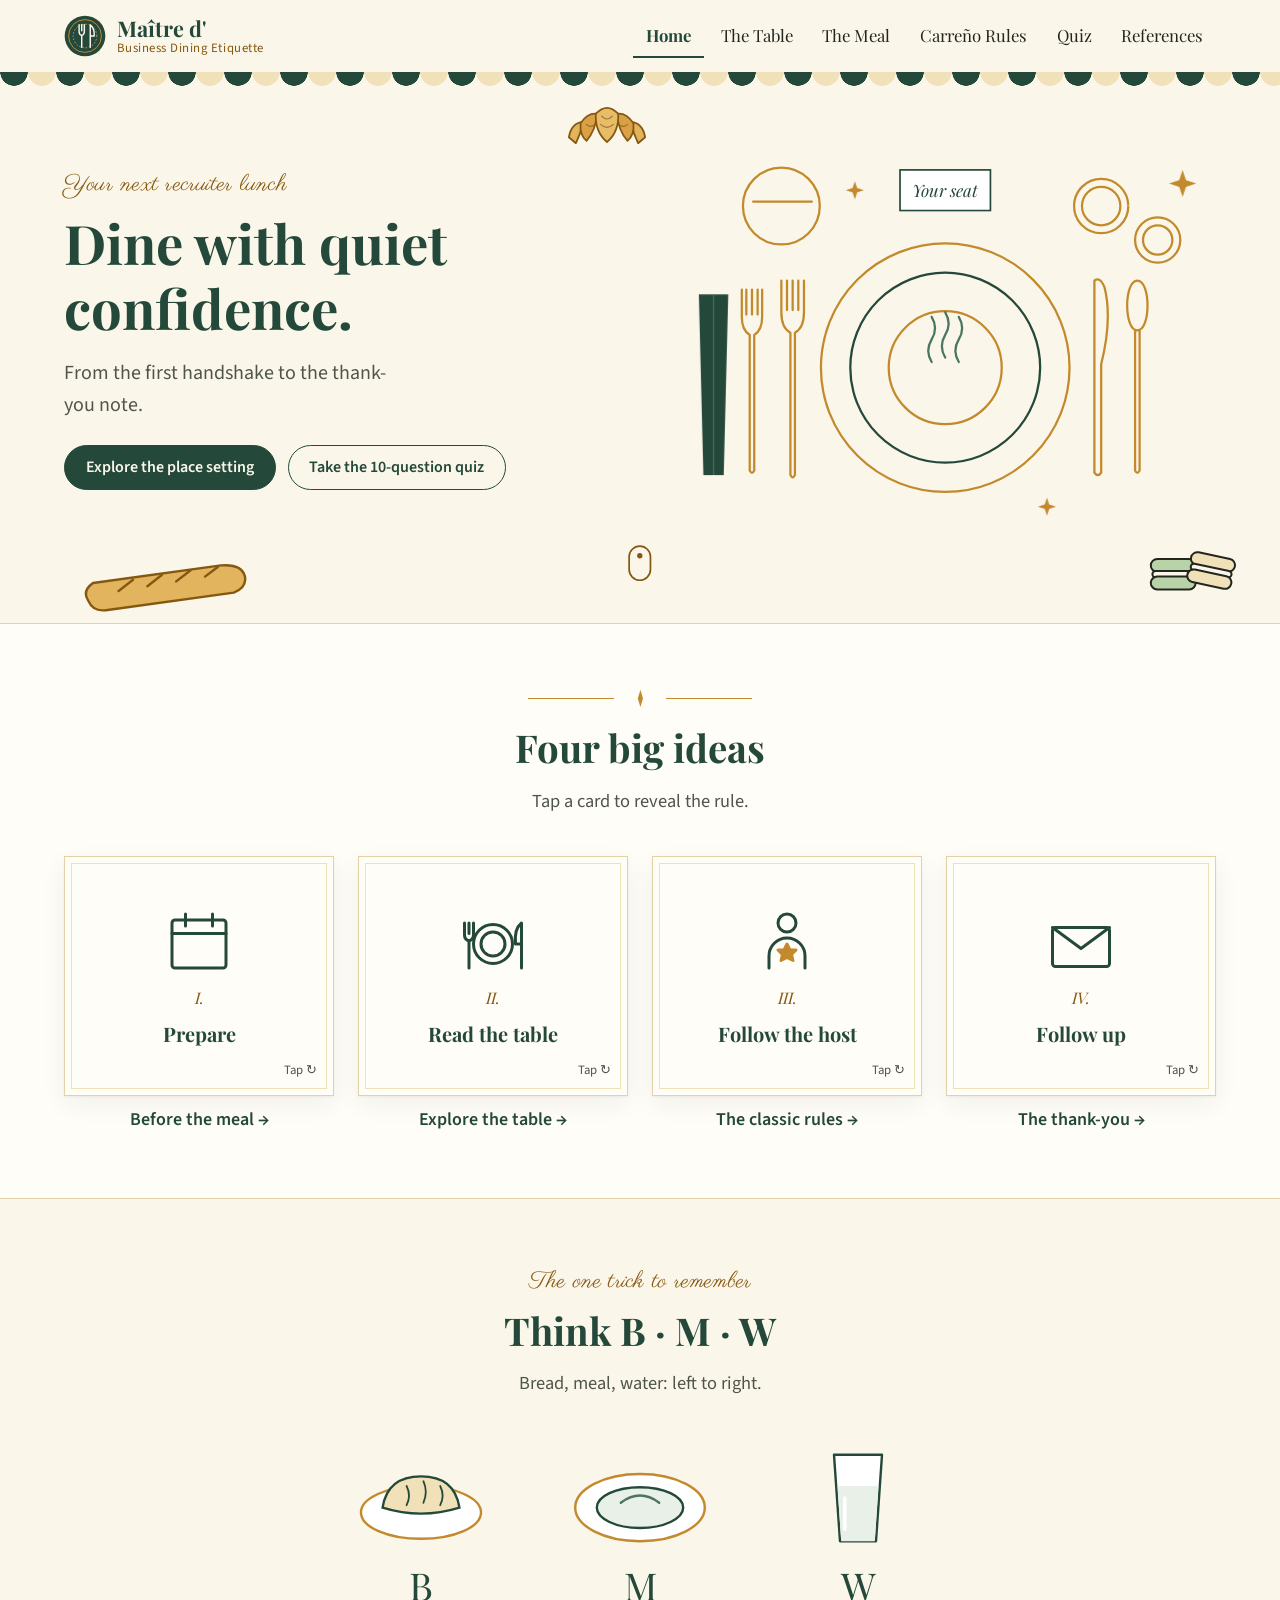
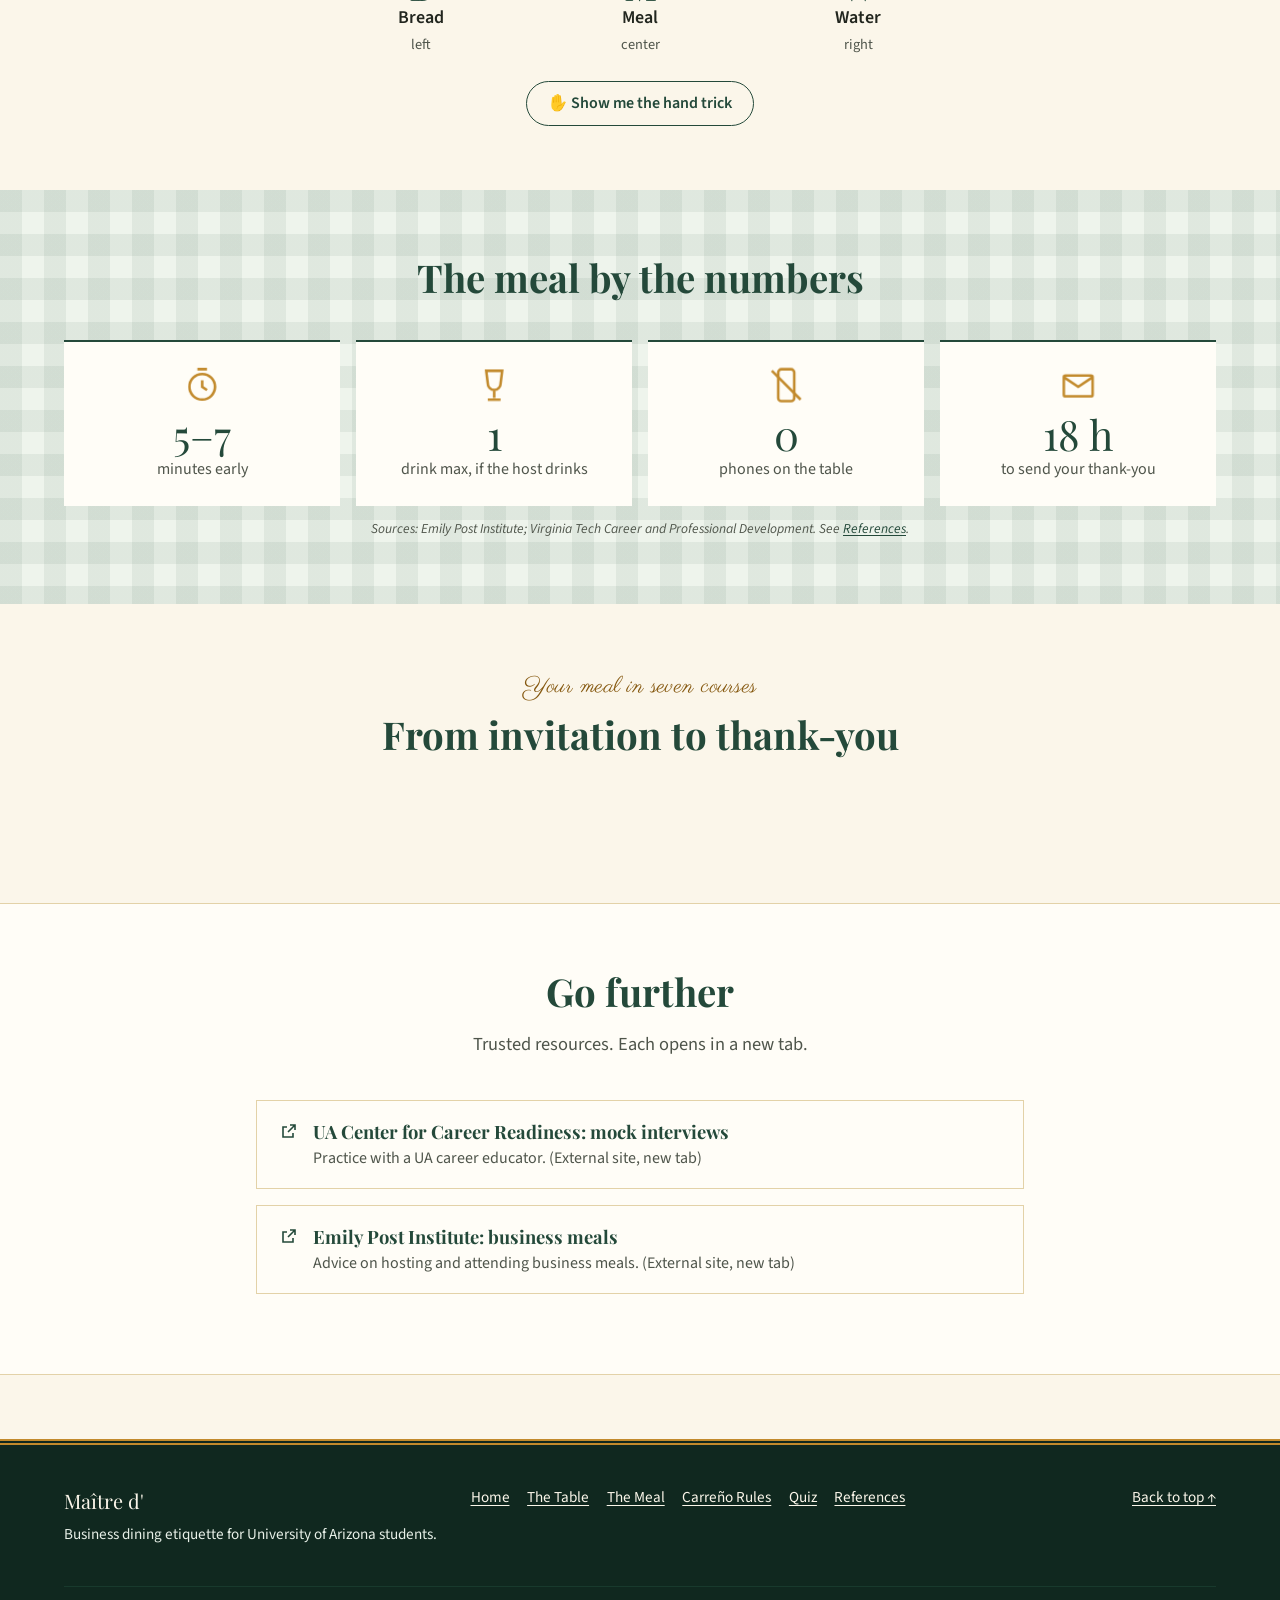
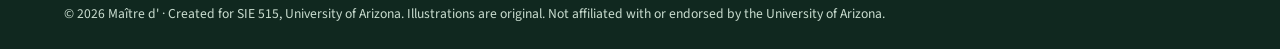
==== commit 8ab223d6: "Switch to a French bistro theme and add hover motion to graphics - Palette: bottle green (main) + Di" ====
--- a/index.html
+++ b/index.html
@@ -8,7 +8,7 @@
 <link rel="icon" href="assets/img/favicon.svg" type="image/svg+xml">
 <link rel="preconnect" href="https://fonts.googleapis.com">
 <link rel="preconnect" href="https://fonts.gstatic.com" crossorigin>
-<link href="https://fonts.googleapis.com/css2?family=Playfair+Display:ital,wght@0,600;0,700;1,600&amp;family=Source+Sans+3:wght@400;600;700&amp;display=swap" rel="stylesheet">
+<link href="https://fonts.googleapis.com/css2?family=Playfair+Display:ital,wght@0,600;0,700;1,600&amp;family=Parisienne&amp;family=Source+Sans+3:wght@400;600;700&amp;display=swap" rel="stylesheet">
 <link rel="stylesheet" href="assets/css/style.css">
 <script src="assets/js/main.js" defer></script>
 </head>
@@ -44,6 +44,18 @@
 <main id="main" tabindex="-1">
 
 <section class="hero" data-parallax>
+  <div class="garnish garnish--croissant" aria-hidden="true"><img src="assets/img/croissant.svg" alt=""></div>
+  <div class="garnish garnish--baguette" aria-hidden="true">
+    <svg viewBox="0 0 220 70"><g stroke="#85580f" stroke-width="3" stroke-linecap="round" stroke-linejoin="round">
+      <path d="M14 52Q6 40 20 30L180 8Q206 6 210 22Q212 36 196 42L36 64Q20 66 14 52Z" fill="#e2b45e"/>
+      <path d="M52 40l18-14M88 34l18-14M124 28l18-14M160 22l16-12" fill="none"/></g></svg>
+  </div>
+  <div class="garnish garnish--macarons" aria-hidden="true">
+    <svg viewBox="0 0 120 90"><g stroke="#22261f" stroke-width="2.5">
+      <g transform="translate(6 40)"><rect x="0" y="0" width="56" height="16" rx="8" fill="#b9d3a8"/><rect x="2" y="15" width="52" height="8" rx="4" fill="#fbf6ea"/><rect x="0" y="22" width="56" height="16" rx="8" fill="#b9d3a8"/></g>
+      <g transform="translate(58 30) rotate(12)"><rect x="0" y="0" width="56" height="16" rx="8" fill="#f1e1b9"/><rect x="2" y="15" width="52" height="8" rx="4" fill="#fbf6ea"/><rect x="0" y="22" width="56" height="16" rx="8" fill="#f1e1b9"/></g>
+    </g></svg>
+  </div>
   <div class="wrap hero-grid">
     <div>
       <span class="kicker">Your next <span class="rotator"><span>recruiter lunch</span><span>interview dinner</span><span>networking banquet</span><span>career-fair dinner</span></span></span>
@@ -59,45 +71,45 @@
       <title id="hero-title">Line drawing of a formal place setting</title>
       <desc id="hero-desc">Seen from above: a place card, a bread plate at upper left, two forks on the left, a steaming soup bowl on a dinner plate in the center, a knife and spoon on the right, and two glasses at upper right.</desc>
       <g class="layer" data-depth="10">
-        <g fill="none" stroke="#b08d57" stroke-width="2" stroke-linecap="round" stroke-linejoin="round">
+        <g fill="none" stroke="#c28a2c" stroke-width="2" stroke-linecap="round" stroke-linejoin="round">
           <circle class="stroke" pathLength="1" cx="240" cy="205" r="110"/>
-          <circle class="stroke" pathLength="1" cx="240" cy="205" r="84" stroke="#6b1e2e"/>
+          <circle class="stroke" pathLength="1" cx="240" cy="205" r="84" stroke="#24493a"/>
           <circle class="stroke" pathLength="1" cx="240" cy="205" r="50"/>
         </g>
-        <g fill="none" stroke="#a35a68" stroke-width="2" stroke-linecap="round" aria-hidden="true">
+        <g fill="none" stroke="#4a7560" stroke-width="2" stroke-linecap="round" aria-hidden="true">
           <path class="steam" d="M228 200q-6-10 0-20t0-20"/>
           <path class="steam" d="M240 196q-6-10 0-20t0-20"/>
           <path class="steam" d="M252 200q-6-10 0-20t0-20"/>
         </g>
       </g>
       <g class="layer" data-depth="22">
-        <g fill="none" stroke="#b08d57" stroke-width="2" stroke-linecap="round" stroke-linejoin="round">
+        <g fill="none" stroke="#c28a2c" stroke-width="2" stroke-linecap="round" stroke-linejoin="round">
           <path class="stroke" pathLength="1" d="M95 128V156Q95 170 103 174V300Q105 304 107 300V174Q115 170 115 156V128M100 128V154M105 128V154M110 128V154"/>
           <path class="stroke" pathLength="1" d="M60 136V160Q60 172 67 176V296Q69 300 71 296V176Q78 172 78 160V136M64 136V158M69 136V158M74 136V158"/>
           <path class="stroke" pathLength="1" d="M372 128V298Q375 302 378 298V202Q388 162 381 134Q377 124 372 128Z"/>
           <path class="stroke" pathLength="1" d="M410 128C398 128 398 172 410 172C422 172 422 128 410 128ZM408 172V296Q410 300 412 296V172"/>
         </g>
         <g class="fade">
-          <path d="M22 140H48L44 300H26Z" fill="#6b1e2e"/>
-          <path d="M35 140V300" stroke="#a35a68" stroke-width="1"/>
+          <path d="M22 140H48L44 300H26Z" fill="#24493a"/>
+          <path d="M35 140V300" stroke="#4a7560" stroke-width="1"/>
         </g>
       </g>
       <g class="layer" data-depth="36">
-        <g class="float-a" fill="none" stroke="#b08d57" stroke-width="2" stroke-linecap="round">
+        <g class="float-a" fill="none" stroke="#c28a2c" stroke-width="2" stroke-linecap="round">
           <circle class="stroke" pathLength="1" cx="95" cy="62" r="34"/>
           <path class="stroke" pathLength="1" d="M70 58H122"/>
         </g>
-        <g class="float-b" fill="none" stroke="#b08d57" stroke-width="2">
+        <g class="float-b" fill="none" stroke="#c28a2c" stroke-width="2">
           <circle class="stroke" pathLength="1" cx="378" cy="62" r="24"/>
           <circle class="stroke" pathLength="1" cx="378" cy="62" r="17"/>
           <circle class="stroke" pathLength="1" cx="428" cy="92" r="20"/>
           <circle class="stroke" pathLength="1" cx="428" cy="92" r="13"/>
         </g>
         <g class="fade float-a">
-          <rect x="200" y="30" width="80" height="36" fill="#fff" stroke="#6b1e2e" stroke-width="1.5"/>
-          <text x="240" y="54" text-anchor="middle" font-family="Playfair Display, Georgia, serif" font-style="italic" font-size="15" fill="#6b1e2e">Your seat</text>
-        </g>
-        <g fill="#b08d57" aria-hidden="true">
+          <rect x="200" y="30" width="80" height="36" fill="#fff" stroke="#24493a" stroke-width="1.5"/>
+          <text x="240" y="54" text-anchor="middle" font-family="Playfair Display, Georgia, serif" font-style="italic" font-size="15" fill="#24493a">Your seat</text>
+        </g>
+        <g fill="#c28a2c" aria-hidden="true">
           <path class="sparkle" d="M450 30l3 9 9 3-9 3-3 9-3-9-9-3 9-3z"/>
           <path class="sparkle" d="M160 40l2 6 6 2-6 2-2 6-2-6-6-2 6-2z"/>
           <path class="sparkle" d="M330 320l2 6 6 2-6 2-2 6-2-6-6-2 6-2z"/>
@@ -122,7 +134,7 @@
       <div>
         <div class="flip idea"><button class="flip-btn" type="button">
           <span class="flip-face flip-front">
-            <svg class="card-icon icon-anim" viewBox="0 0 48 48" aria-hidden="true" fill="none" stroke="#6b1e2e" stroke-width="2" stroke-linecap="round" stroke-linejoin="round"><rect x="6" y="10" width="36" height="32" rx="2"/><path d="M6 19h36M15 6v8M33 6v8"/><path class="ia-draw" d="M17 30l5 5 9-10"/></svg>
+            <svg class="card-icon icon-anim" viewBox="0 0 48 48" aria-hidden="true" fill="none" stroke="#24493a" stroke-width="2" stroke-linecap="round" stroke-linejoin="round"><rect x="6" y="10" width="36" height="32" rx="2"/><path d="M6 19h36M15 6v8M33 6v8"/><path class="ia-draw" d="M17 30l5 5 9-10"/></svg>
             <span class="card-num">I.</span><span class="flip-title">Prepare</span>
             <span class="flip-hint">Tap ↻</span>
           </span>
@@ -133,7 +145,7 @@
       <div>
         <div class="flip idea"><button class="flip-btn" type="button">
           <span class="flip-face flip-front">
-            <svg class="card-icon icon-anim" viewBox="0 0 48 48" aria-hidden="true" fill="none" stroke="#6b1e2e" stroke-width="2" stroke-linecap="round" stroke-linejoin="round"><circle cx="24" cy="26" r="13"/><circle cx="24" cy="26" r="8"/><g class="ia-wiggle"><path d="M5 12v8q0 3 3 4v18M8 12v7M11 12v8q0 3-3 4"/></g><g class="ia-wiggle" style="animation-delay:.6s"><path d="M43 42V12q-5 4-4 14h4"/></g></svg>
+            <svg class="card-icon icon-anim" viewBox="0 0 48 48" aria-hidden="true" fill="none" stroke="#24493a" stroke-width="2" stroke-linecap="round" stroke-linejoin="round"><circle cx="24" cy="26" r="13"/><circle cx="24" cy="26" r="8"/><g class="ia-wiggle"><path d="M5 12v8q0 3 3 4v18M8 12v7M11 12v8q0 3-3 4"/></g><g class="ia-wiggle" style="animation-delay:.6s"><path d="M43 42V12q-5 4-4 14h4"/></g></svg>
             <span class="card-num">II.</span><span class="flip-title">Read the table</span>
             <span class="flip-hint">Tap ↻</span>
           </span>
@@ -144,7 +156,7 @@
       <div>
         <div class="flip idea"><button class="flip-btn" type="button">
           <span class="flip-face flip-front">
-            <svg class="card-icon icon-anim" viewBox="0 0 48 48" aria-hidden="true" fill="none" stroke="#6b1e2e" stroke-width="2" stroke-linecap="round" stroke-linejoin="round"><circle cx="24" cy="12" r="6"/><path d="M12 42v-8a12 12 0 0 1 24 0v8"/><path class="ia-pulse" d="M24 26l2 4h4l-3 3 1 4-4-2-4 2 1-4-3-3h4z" fill="#b08d57" stroke="#b08d57"/></svg>
+            <svg class="card-icon icon-anim" viewBox="0 0 48 48" aria-hidden="true" fill="none" stroke="#24493a" stroke-width="2" stroke-linecap="round" stroke-linejoin="round"><circle cx="24" cy="12" r="6"/><path d="M12 42v-8a12 12 0 0 1 24 0v8"/><path class="ia-pulse" d="M24 26l2 4h4l-3 3 1 4-4-2-4 2 1-4-3-3h4z" fill="#c28a2c" stroke="#c28a2c"/></svg>
             <span class="card-num">III.</span><span class="flip-title">Follow the host</span>
             <span class="flip-hint">Tap ↻</span>
           </span>
@@ -155,7 +167,7 @@
       <div>
         <div class="flip idea"><button class="flip-btn" type="button">
           <span class="flip-face flip-front">
-            <svg class="card-icon icon-anim" viewBox="0 0 48 48" aria-hidden="true" fill="none" stroke="#6b1e2e" stroke-width="2" stroke-linecap="round" stroke-linejoin="round"><rect x="5" y="15" width="38" height="26" rx="2"/><path class="ia-flap" d="M5 15l19 14 19-14"/></svg>
+            <svg class="card-icon icon-anim" viewBox="0 0 48 48" aria-hidden="true" fill="none" stroke="#24493a" stroke-width="2" stroke-linecap="round" stroke-linejoin="round"><rect x="5" y="15" width="38" height="26" rx="2"/><path class="ia-flap" d="M5 15l19 14 19-14"/></svg>
             <span class="card-num">IV.</span><span class="flip-title">Follow up</span>
             <span class="flip-hint">Tap ↻</span>
           </span>
@@ -177,24 +189,24 @@
     <div class="bmw bmw-stage" id="bmw-stage">
       <div class="bmw-item">
         <svg viewBox="0 0 120 100" role="img" aria-label="Bread roll on a small plate">
-          <ellipse cx="60" cy="62" rx="50" ry="22" fill="#fff" stroke="#b08d57" stroke-width="2"/>
-          <path d="M28 58q4-26 32-26t32 26q-32 10-64 0z" fill="#e8dbc3" stroke="#6b1e2e" stroke-width="2"/>
-          <path d="M48 40q4 8 0 16M62 36q4 9 0 18M76 40q4 8 0 16" fill="none" stroke="#6b1e2e" stroke-width="1.5" stroke-linecap="round"/>
+          <ellipse cx="60" cy="62" rx="50" ry="22" fill="#fff" stroke="#c28a2c" stroke-width="2"/>
+          <path d="M28 58q4-26 32-26t32 26q-32 10-64 0z" fill="#f1e1b9" stroke="#24493a" stroke-width="2"/>
+          <path d="M48 40q4 8 0 16M62 36q4 9 0 18M76 40q4 8 0 16" fill="none" stroke="#24493a" stroke-width="1.5" stroke-linecap="round"/>
         </svg>
         <span class="bmw-letter">B</span><span class="bmw-word">Bread</span><span class="bmw-side">left</span>
       </div>
       <div class="bmw-item">
         <svg viewBox="0 0 120 100" role="img" aria-label="Dinner plate in the center">
-          <ellipse cx="60" cy="58" rx="54" ry="28" fill="#fff" stroke="#b08d57" stroke-width="2"/>
-          <ellipse cx="60" cy="58" rx="36" ry="17" fill="#f3e6e8" stroke="#6b1e2e" stroke-width="2"/>
-          <path d="M44 54q16-12 32 0" fill="none" stroke="#a35a68" stroke-width="2" stroke-linecap="round"/>
+          <ellipse cx="60" cy="58" rx="54" ry="28" fill="#fff" stroke="#c28a2c" stroke-width="2"/>
+          <ellipse cx="60" cy="58" rx="36" ry="17" fill="#e8f0e8" stroke="#24493a" stroke-width="2"/>
+          <path d="M44 54q16-12 32 0" fill="none" stroke="#4a7560" stroke-width="2" stroke-linecap="round"/>
         </svg>
         <span class="bmw-letter">M</span><span class="bmw-word">Meal</span><span class="bmw-side">center</span>
       </div>
       <div class="bmw-item">
         <svg viewBox="0 0 120 100" role="img" aria-label="Water glass">
-          <path d="M40 14h40l-5 72H45z" fill="#fff" stroke="#6b1e2e" stroke-width="2" stroke-linejoin="round"/>
-          <path d="M43 40h34l-3 46H46z" fill="#f3e6e8"/>
+          <path d="M40 14h40l-5 72H45z" fill="#fff" stroke="#24493a" stroke-width="2" stroke-linejoin="round"/>
+          <path d="M43 40h34l-3 46H46z" fill="#e8f0e8"/>
           <path d="M49 50v26" stroke="#fff" stroke-width="3" stroke-linecap="round"/>
         </svg>
         <span class="bmw-letter">W</span><span class="bmw-word">Water</span><span class="bmw-side">right</span>
@@ -207,21 +219,21 @@
     <div class="hands" id="hands" hidden>
       <div class="hand">
         <svg viewBox="0 0 100 100" role="img" aria-label="Left hand: thumb and index finger touch in a circle, other fingers point up, forming a lowercase b">
-          <g fill="none" stroke="#6b1e2e" stroke-width="5" stroke-linecap="round">
+          <g fill="none" stroke="#24493a" stroke-width="5" stroke-linecap="round">
             <path class="h-stroke" pathLength="1" d="M30 88V14"/>
             <path class="h-stroke" pathLength="1" d="M30 60a20 20 0 1 1 0 26"/>
           </g>
-          <text class="h-letter" x="78" y="30" font-family="Playfair Display, Georgia, serif" font-size="30" font-weight="700" fill="#b08d57" text-anchor="middle">b</text>
+          <text class="h-letter" x="78" y="30" font-family="Playfair Display, Georgia, serif" font-size="30" font-weight="700" fill="#c28a2c" text-anchor="middle">b</text>
         </svg>
         <span class="hand-label">Left hand = b (bread)</span>
       </div>
       <div class="hand">
         <svg viewBox="0 0 100 100" role="img" aria-label="Right hand: thumb and index finger touch in a circle, other fingers point up, forming a lowercase d">
-          <g fill="none" stroke="#6b1e2e" stroke-width="5" stroke-linecap="round">
+          <g fill="none" stroke="#24493a" stroke-width="5" stroke-linecap="round">
             <path class="h-stroke" pathLength="1" d="M70 88V14"/>
             <path class="h-stroke" pathLength="1" d="M70 60a20 20 0 1 0 0 26"/>
           </g>
-          <text class="h-letter" x="22" y="30" font-family="Playfair Display, Georgia, serif" font-size="30" font-weight="700" fill="#b08d57" text-anchor="middle">d</text>
+          <text class="h-letter" x="22" y="30" font-family="Playfair Display, Georgia, serif" font-size="30" font-weight="700" fill="#c28a2c" text-anchor="middle">d</text>
         </svg>
         <span class="hand-label">Right hand = d (drink)</span>
       </div>
--- a/assets/css/style.css
+++ b/assets/css/style.css
@@ -1,24 +1,27 @@
 /* =========================================================
    Maître d' — Business Dining Etiquette
-   One main color (burgundy, with tints/shades) + one accent (gold)
+   French bistro palette: bottle green (main, with tints/shades) + Dijon mustard (accent).
+   A wine red is used only for "wrong answer" states, always with an icon or word.
    ========================================================= */
 
 :root {
-  --burgundy-900: #3d0f19;
-  --burgundy-700: #521624;
-  --burgundy: #6b1e2e;          /* main */
-  --burgundy-400: #a35a68;
-  --burgundy-200: #e7cdd2;
-  --burgundy-100: #f3e6e8;
-  --gold: #b08d57;              /* accent: lines, borders, decoration */
-  --gold-text: #7a5c2e;         /* accent for small text (AA on ivory) */
-  --gold-200: #e8dbc3;
-  --ivory: #fbf7f0;
-  --paper: #ffffff;
-  --ink: #2a1a1f;
-  --ink-soft: #5a4a4f;
-  --line: #d9c9a8;
-  --ok: #2f5d3a;                /* used only with icon + text */
+  --green-900: #10281f;
+  --green-700: #183a2d;
+  --green: #24493a;          /* main */
+  --green-400: #4a7560;
+  --green-200: #c9dccf;
+  --green-100: #e8f0e8;
+  --dijon: #c28a2c;              /* accent: lines, borders, decoration */
+  --dijon-text: #85580f;         /* accent for small text (AA on ivory) */
+  --dijon-200: #f1e1b9;
+  --creme: #fbf6ea;
+  --paper: #fffdf7;
+  --wine: #8c2a32;
+  --wine-100: #f6e3e3;
+  --ink: #22261f;
+  --ink-soft: #4f554b;
+  --line: #e3d2a8;
+  --ok: #2e6b3e;                /* used only with icon + text */
 
   --font-display: "Playfair Display", Georgia, "Times New Roman", serif;
   --font-body: "Source Sans 3", "Trebuchet MS", Verdana, sans-serif;
@@ -31,7 +34,7 @@
   --space-6: 6rem;
 
   --radius: 4px;
-  --shadow: 0 1px 2px rgba(42, 26, 31, .06), 0 8px 24px rgba(42, 26, 31, .06);
+  --shadow: 0 1px 2px rgba(34, 38, 31, .06), 0 8px 24px rgba(34, 38, 31, .06);
   --measure: 68ch;
   --wrap: 72rem;
 }
@@ -43,7 +46,7 @@
 
 body {
   margin: 0;
-  background: var(--ivory);
+  background: var(--creme);
   color: var(--ink);
   font-family: var(--font-body);
   font-size: 1.125rem;          /* 18px */
@@ -56,7 +59,7 @@
 
 h1, h2, h3, h4 {
   font-family: var(--font-display);
-  color: var(--burgundy);
+  color: var(--green);
   line-height: 1.2;
   margin: 0 0 var(--space-2);
   font-weight: 700;
@@ -71,14 +74,14 @@
 li { margin-bottom: .35rem; }
 
 a {
-  color: var(--burgundy);
+  color: var(--green);
   text-decoration-thickness: 1px;
   text-underline-offset: .18em;
 }
-a:hover { color: var(--burgundy-900); text-decoration-thickness: 2px; }
+a:hover { color: var(--green-900); text-decoration-thickness: 2px; }
 
 :focus-visible {
-  outline: 3px solid var(--gold-text);
+  outline: 3px solid var(--dijon-text);
   outline-offset: 3px;
   border-radius: 2px;
 }
@@ -98,16 +101,16 @@
 /* ---------- Skip link ---------- */
 .skip-link {
   position: absolute; left: 1rem; top: -4rem; z-index: 100;
-  background: var(--burgundy); color: var(--ivory);
+  background: var(--green); color: var(--creme);
   padding: .6rem 1rem; border-radius: var(--radius);
   text-decoration: none; font-weight: 600;
 }
-.skip-link:focus { top: 1rem; color: var(--ivory); }
+.skip-link:focus { top: 1rem; color: var(--creme); }
 
 /* ---------- Header & navigation ---------- */
 .site-header {
   position: sticky; top: 0; z-index: 50;
-  background: rgba(251, 247, 240, .96);
+  background: rgba(251, 246, 234, .96);
   border-bottom: 1px solid var(--line);
   backdrop-filter: blur(6px);
 }
@@ -117,19 +120,19 @@
 }
 .brand {
   display: flex; align-items: center; gap: .7rem;
-  text-decoration: none; color: var(--burgundy);
+  text-decoration: none; color: var(--green);
 }
 .brand img { width: 2.6rem; height: 2.6rem; }
 .brand-text { display: flex; flex-direction: column; line-height: 1.1; }
 .brand-name { font-family: var(--font-display); font-weight: 700; font-size: 1.35rem; }
-.brand-sub { font-size: .8rem; color: var(--gold-text); letter-spacing: .04em; }
-.brand:hover { color: var(--burgundy-900); }
+.brand-sub { font-size: .8rem; color: var(--dijon-text); letter-spacing: .04em; }
+.brand:hover { color: var(--green-900); }
 
 .nav-toggle {
   display: none;
   align-items: center; gap: .5rem;
   background: none; border: 1px solid var(--line); border-radius: var(--radius);
-  padding: .45rem .8rem; font: inherit; font-size: 1rem; color: var(--burgundy);
+  padding: .45rem .8rem; font: inherit; font-size: 1rem; color: var(--green);
   cursor: pointer;
 }
 .nav-toggle-bars, .nav-toggle-bars::before, .nav-toggle-bars::after {
@@ -154,30 +157,30 @@
   color: var(--ink); text-decoration: none;
   border-bottom: 2px solid transparent;
 }
-.site-nav a:hover { color: var(--burgundy); border-bottom-color: var(--gold); }
+.site-nav a:hover { color: var(--green); border-bottom-color: var(--dijon); }
 .site-nav a[aria-current="page"] {
-  color: var(--burgundy); border-bottom-color: var(--burgundy); font-weight: 700;
+  color: var(--green); border-bottom-color: var(--green); font-weight: 700;
 }
 
 @media (max-width: 860px) {
   .js .nav-toggle { display: inline-flex; }
   .js .site-nav {
     position: absolute; left: 0; right: 0; top: 100%;
-    background: var(--ivory); border-bottom: 1px solid var(--line);
+    background: var(--creme); border-bottom: 1px solid var(--line);
     box-shadow: var(--shadow);
     display: none;
   }
   .js .site-nav.is-open { display: block; }
   .site-nav ul { flex-direction: column; padding: var(--space-1) 1rem var(--space-2); }
-  .site-nav a { padding: .75rem .5rem; border-bottom: 1px solid var(--gold-200); }
-  .site-nav a[aria-current="page"] { border-bottom-color: var(--gold-200); border-left: 3px solid var(--burgundy); padding-left: .75rem; }
+  .site-nav a { padding: .75rem .5rem; border-bottom: 1px solid var(--dijon-200); }
+  .site-nav a[aria-current="page"] { border-bottom-color: var(--dijon-200); border-left: 3px solid var(--green); padding-left: .75rem; }
   .no-js .site-nav ul { flex-direction: row; flex-wrap: wrap; }
 }
 
 /* ---------- Sections ---------- */
 main { display: block; }
 .section { padding: var(--space-5) 0; }
-.section--tint { background: var(--burgundy-100); }
+.section--tint { background: var(--green-100); }
 .section--paper { background: var(--paper); border-block: 1px solid var(--line); }
 .section-head { margin-bottom: var(--space-4); }
 .section-head p { color: var(--ink-soft); font-size: 1.15rem; }
@@ -186,13 +189,13 @@
 .kicker {
   display: block;
   font-family: var(--font-display); font-style: italic; font-weight: 600;
-  color: var(--gold-text); font-size: 1.05rem; margin-bottom: .4rem;
+  color: var(--dijon-text); font-size: 1.05rem; margin-bottom: .4rem;
 }
 
 /* ornamental divider */
 .ornament {
   display: flex; align-items: center; gap: 1rem; justify-content: center;
-  color: var(--gold); margin: 0 auto var(--space-2); max-width: 14rem;
+  color: var(--dijon); margin: 0 auto var(--space-2); max-width: 14rem;
 }
 .ornament::before, .ornament::after { content: ""; flex: 1; height: 1px; background: currentColor; }
 .ornament svg { width: 1.3rem; height: 1.3rem; flex: none; }
@@ -215,13 +218,13 @@
   font: 600 1rem/1 var(--font-body);
   padding: .85rem 1.3rem; border-radius: var(--radius);
   text-decoration: none; cursor: pointer;
-  border: 1px solid var(--burgundy);
-  background: var(--burgundy); color: var(--ivory);
+  border: 1px solid var(--green);
+  background: var(--green); color: var(--creme);
   transition: background .2s, color .2s, transform .2s;
 }
-.btn:hover { background: var(--burgundy-900); color: var(--ivory); transform: translateY(-1px); }
-.btn--ghost { background: transparent; color: var(--burgundy); }
-.btn--ghost:hover { background: var(--burgundy-100); color: var(--burgundy-900); }
+.btn:hover { background: var(--green-900); color: var(--creme); transform: translateY(-1px); }
+.btn--ghost { background: transparent; color: var(--green); }
+.btn--ghost:hover { background: var(--green-100); color: var(--green-900); }
 .btn--small { padding: .55rem .9rem; font-size: .95rem; }
 .btn[disabled] { opacity: .5; cursor: not-allowed; transform: none; }
 
@@ -240,7 +243,7 @@
 }
 .menu-card::after {               /* inner hairline = printed-menu frame */
   content: ""; position: absolute; inset: 6px;
-  border: 1px solid var(--gold-200); pointer-events: none;
+  border: 1px solid var(--dijon-200); pointer-events: none;
 }
 .menu-card > * { position: relative; z-index: 1; }
 .menu-card h3 { margin-bottom: .4rem; }
@@ -248,12 +251,12 @@
 .menu-card--center { text-align: center; }
 .menu-card--center p { margin-inline: auto; }
 .card-icon {
-  width: 3.5rem; height: 3.5rem; color: var(--burgundy);
+  width: 3.5rem; height: 3.5rem; color: var(--green);
   margin-bottom: .75rem;
 }
 .menu-card--center .card-icon { margin-inline: auto; }
 .card-num {
-  font-family: var(--font-display); font-style: italic; color: var(--gold-text);
+  font-family: var(--font-display); font-style: italic; color: var(--dijon-text);
   font-size: 1rem; display: block; margin-bottom: .2rem;
 }
 .card-link {
@@ -265,7 +268,7 @@
 .tip-list li { position: relative; padding-left: 1.6rem; }
 .tip-list li::before {
   content: ""; position: absolute; left: .2rem; top: .62em;
-  width: .5rem; height: .5rem; border: 1px solid var(--gold); transform: rotate(45deg);
+  width: .5rem; height: .5rem; border: 1px solid var(--dijon); transform: rotate(45deg);
 }
 
 /* do / don't badges (icon + word, never color alone) */
@@ -275,8 +278,8 @@
   border-radius: 99px; border: 1px solid currentColor;
 }
 .badge--do { color: var(--ok); }
-.badge--dont { color: var(--burgundy); }
-.badge--soft { color: var(--gold-text); }
+.badge--dont { color: var(--green); }
+.badge--soft { color: var(--dijon-text); }
 
 .source {
   display: block; margin-top: .75rem;
@@ -287,9 +290,9 @@
 .stats { display: grid; gap: var(--space-2); grid-template-columns: repeat(auto-fit, minmax(min(100%, 12rem), 1fr)); }
 .stat {
   text-align: center; padding: var(--space-3) var(--space-2);
-  border-top: 2px solid var(--burgundy); background: var(--paper);
-}
-.stat-num { display: block; font-family: var(--font-display); font-size: 2.6rem; color: var(--burgundy); line-height: 1.1; }
+  border-top: 2px solid var(--green); background: var(--paper);
+}
+.stat-num { display: block; font-family: var(--font-display); font-size: 2.6rem; color: var(--green); line-height: 1.1; }
 .stat-label { display: block; color: var(--ink-soft); font-size: 1rem; }
 
 /* ---------- Flip cards ---------- */
@@ -310,18 +313,18 @@
 }
 .flip-front { background: var(--paper); }
 .flip-front::after {
-  content: ""; position: absolute; inset: 6px; border: 1px solid var(--gold-200); pointer-events: none;
-}
-.flip-back { background: var(--burgundy); color: var(--ivory); transform: rotateY(180deg); border-color: var(--burgundy); }
-.flip-label { font-size: .85rem; font-weight: 600; letter-spacing: .04em; color: var(--gold-text); }
-.flip-back .flip-label { color: var(--gold-200); }
-.flip-title { font-family: var(--font-display); font-size: 1.25rem; font-weight: 700; color: var(--burgundy); line-height: 1.3; }
-.flip-back .flip-title { color: var(--ivory); }
+  content: ""; position: absolute; inset: 6px; border: 1px solid var(--dijon-200); pointer-events: none;
+}
+.flip-back { background: var(--green); color: var(--creme); transform: rotateY(180deg); border-color: var(--green); }
+.flip-label { font-size: .85rem; font-weight: 600; letter-spacing: .04em; color: var(--dijon-text); }
+.flip-back .flip-label { color: var(--dijon-200); }
+.flip-title { font-family: var(--font-display); font-size: 1.25rem; font-weight: 700; color: var(--green); line-height: 1.3; }
+.flip-back .flip-title { color: var(--creme); }
 .flip-text { font-size: 1.02rem; line-height: 1.5; }
 .flip-hint { position: absolute; bottom: .9rem; right: 1rem; font-size: .8rem; color: var(--ink-soft); display: flex; align-items: center; gap: .3rem; }
-.flip-back .flip-hint { color: var(--burgundy-200); }
+.flip-back .flip-hint { color: var(--green-200); }
 .flip-btn:focus-visible { outline: none; }
-.flip-btn:focus-visible .flip-face { outline: 3px solid var(--gold-text); outline-offset: 3px; }
+.flip-btn:focus-visible .flip-face { outline: 3px solid var(--dijon-text); outline-offset: 3px; }
 
 /* ---------- Reveal on scroll ---------- */
 .js .reveal { opacity: 0; transform: translateY(18px); transition: opacity .7s ease, transform .7s ease; }
@@ -356,7 +359,7 @@
 /* ---------- BMW (bread / meal / water) ---------- */
 .bmw { display: grid; grid-template-columns: repeat(3, 1fr); gap: var(--space-2); text-align: center; max-width: 40rem; margin: 0 auto; }
 .bmw-item svg { width: 100%; max-width: 9rem; height: auto; margin: 0 auto .5rem; display: block; }
-.bmw-letter { font-family: var(--font-display); font-size: 2.4rem; color: var(--burgundy); line-height: 1; display: block; }
+.bmw-letter { font-family: var(--font-display); font-size: 2.4rem; color: var(--green); line-height: 1; display: block; }
 .bmw-word { font-weight: 600; }
 .bmw-side { display: block; font-size: .9rem; color: var(--ink-soft); }
 
@@ -369,11 +372,11 @@
   border: 1px solid var(--line); text-decoration: none; color: var(--ink);
   transition: border-color .2s, transform .2s;
 }
-.ext-link:hover { border-color: var(--burgundy); transform: translateY(-2px); color: var(--ink); }
-.ext-link strong { color: var(--burgundy); display: block; font-family: var(--font-display); font-size: 1.15rem; }
+.ext-link:hover { border-color: var(--green); transform: translateY(-2px); color: var(--ink); }
+.ext-link strong { color: var(--green); display: block; font-family: var(--font-display); font-size: 1.15rem; }
 .ext-link span { font-size: 1rem; color: var(--ink-soft); }
 .ext-icon { width: 1rem; height: 1rem; flex: none; vertical-align: -.1em; }
-.ext-link .ext-icon { margin-top: .4rem; color: var(--burgundy); }
+.ext-link .ext-icon { margin-top: .4rem; color: var(--green); }
 
 /* inline external marker for text links */
 a[target="_blank"]:not(.ext-link)::after {
@@ -382,18 +385,18 @@
 
 /* ---------- Footer ---------- */
 .site-footer {
-  background: var(--burgundy-900); color: var(--burgundy-100);
+  background: var(--green-900); color: var(--green-100);
   padding: var(--space-4) 0 var(--space-3); margin-top: var(--space-5);
   font-size: .95rem;
 }
-.site-footer a { color: var(--ivory); }
-.site-footer a:hover { color: var(--gold-200); }
+.site-footer a { color: var(--creme); }
+.site-footer a:hover { color: var(--dijon-200); }
 .footer-grid { display: grid; gap: var(--space-3); grid-template-columns: 1fr; align-items: start; }
 @media (min-width: 760px) { .footer-grid { grid-template-columns: 1.2fr 2fr auto; } }
-.footer-brand { font-family: var(--font-display); font-size: 1.25rem; color: var(--ivory); margin: 0 0 .3rem; }
+.footer-brand { font-family: var(--font-display); font-size: 1.25rem; color: var(--creme); margin: 0 0 .3rem; }
 .footer-links { list-style: none; padding: 0; margin: 0; display: flex; flex-wrap: wrap; gap: .25rem 1.1rem; }
 .footer-links li { margin: 0; }
-.footer-small { font-size: .85rem; color: var(--burgundy-200); margin: var(--space-3) 0 0; padding-top: var(--space-2); border-top: 1px solid var(--burgundy-700); max-width: none; }
+.footer-small { font-size: .85rem; color: var(--green-200); margin: var(--space-3) 0 0; padding-top: var(--space-2); border-top: 1px solid var(--green-700); max-width: none; }
 .to-top { white-space: nowrap; }
 
 /* =========================================================
@@ -408,7 +411,7 @@
 }
 .rail li { margin: 0; display: flex; align-items: center; }
 .rail li + li::before {
-  content: ""; width: 1.5rem; height: 1px; background: var(--gold); margin: 0 .35rem;
+  content: ""; width: 1.5rem; height: 1px; background: var(--dijon); margin: 0 .35rem;
 }
 .rail a {
   display: inline-flex; align-items: center; gap: .4rem;
@@ -418,15 +421,15 @@
 }
 .rail a::before {
   counter-increment: course; content: counter(course);
-  font-family: var(--font-display); font-style: italic; color: var(--gold-text);
+  font-family: var(--font-display); font-style: italic; color: var(--dijon-text);
 }
 .rail a:hover, .rail a.is-current {
-  background: var(--burgundy); color: var(--ivory); border-color: var(--burgundy);
-}
-.rail a:hover::before, .rail a.is-current::before { color: var(--gold-200); }
+  background: var(--green); color: var(--creme); border-color: var(--green);
+}
+.rail a:hover::before, .rail a.is-current::before { color: var(--dijon-200); }
 .rail-sticky {
   position: sticky; top: 4.5rem; z-index: 20;
-  background: rgba(251, 247, 240, .96); padding: .75rem 0;
+  background: rgba(251, 246, 234, .96); padding: .75rem 0;
   border-bottom: 1px solid var(--line);
 }
 @media (max-width: 700px) {
@@ -438,7 +441,7 @@
 .timeline { position: relative; list-style: none; padding: 0; margin: 0; }
 .timeline::before {
   content: ""; position: absolute; left: 1.75rem; top: 0; bottom: 0;
-  width: 1px; background: var(--gold);
+  width: 1px; background: var(--dijon);
 }
 .step {
   position: relative; display: grid; grid-template-columns: 3.5rem 1fr; gap: var(--space-3);
@@ -446,15 +449,15 @@
 }
 .step-marker {
   width: 3.5rem; height: 3.5rem; border-radius: 50%;
-  background: var(--ivory); border: 1px solid var(--burgundy);
-  display: grid; place-items: center; color: var(--burgundy);
+  background: var(--creme); border: 1px solid var(--green);
+  display: grid; place-items: center; color: var(--green);
   font-family: var(--font-display); font-size: 1.3rem; font-style: italic;
   position: relative; z-index: 1;
 }
-.step.is-current .step-marker { background: var(--burgundy); color: var(--ivory); }
+.step.is-current .step-marker { background: var(--green); color: var(--creme); }
 .step-body { display: grid; gap: var(--space-3); grid-template-columns: 1fr; align-items: start; }
 @media (min-width: 760px) { .step-body { grid-template-columns: 1fr 11rem; } }
-.step-art { width: 100%; max-width: 11rem; color: var(--burgundy); }
+.step-art { width: 100%; max-width: 11rem; color: var(--green); }
 .step h2 { font-size: 1.7rem; margin-bottom: .5rem; }
 
 /* speech bubbles */
@@ -468,7 +471,7 @@
   background: var(--paper); border-right: 1px solid var(--line); border-bottom: 1px solid var(--line);
   transform: rotate(45deg);
 }
-.bubble--avoid { text-decoration: line-through; text-decoration-color: var(--burgundy-400); color: var(--ink-soft); }
+.bubble--avoid { text-decoration: line-through; text-decoration-color: var(--green-400); color: var(--ink-soft); }
 
 /* ---------- Table explorer ---------- */
 .explorer { display: grid; gap: var(--space-3); grid-template-columns: 1fr; align-items: start; }
@@ -481,19 +484,19 @@
 .hotspot {
   position: absolute; transform: translate(-50%, -50%);
   width: 2.1rem; height: 2.1rem; border-radius: 50%;
-  border: 2px solid var(--ivory); background: var(--burgundy); color: var(--ivory);
+  border: 2px solid var(--creme); background: var(--green); color: var(--creme);
   font: 700 .95rem/1 var(--font-body); cursor: pointer;
   display: grid; place-items: center; padding: 0;
-  box-shadow: 0 2px 6px rgba(42, 26, 31, .3);
+  box-shadow: 0 2px 6px rgba(34, 38, 31, .3);
   transition: transform .2s, background .2s;
 }
 .hotspot::before {
   content: ""; position: absolute; inset: -6px; border-radius: 50%;
-  border: 2px solid var(--burgundy); opacity: 0; animation: ping 2.4s ease-out infinite;
-}
-.hotspot:hover, .hotspot[aria-pressed="true"] { background: var(--gold-text); transform: translate(-50%, -50%) scale(1.12); }
+  border: 2px solid var(--green); opacity: 0; animation: ping 2.4s ease-out infinite;
+}
+.hotspot:hover, .hotspot[aria-pressed="true"] { background: var(--dijon-text); transform: translate(-50%, -50%) scale(1.12); }
 .hotspot[aria-pressed="true"]::before { animation: none; }
-.hotspot.is-seen:not([aria-pressed="true"]) { background: var(--burgundy-400); }
+.hotspot.is-seen:not([aria-pressed="true"]) { background: var(--green-400); }
 .hotspot.is-seen::before { animation: none; }
 @keyframes ping { 0% { opacity: .8; transform: scale(.8); } 100% { opacity: 0; transform: scale(1.6); } }
 @media (max-width: 520px) { .hotspot { width: 1.7rem; height: 1.7rem; font-size: .8rem; } }
@@ -501,24 +504,24 @@
 .item { transition: opacity .3s; }
 .setting-svg.has-active .item { opacity: .35; }
 .setting-svg.has-active .item.is-active { opacity: 1; }
-.item.is-active .hl { stroke: var(--burgundy); stroke-width: 3; }
+.item.is-active .hl { stroke: var(--green); stroke-width: 3; }
 
 .info-panel { position: sticky; top: 6rem; }
 .info-panel .menu-card { min-height: 16rem; }
-.info-step { font-size: .9rem; color: var(--gold-text); font-weight: 600; letter-spacing: .03em; }
+.info-step { font-size: .9rem; color: var(--dijon-text); font-weight: 600; letter-spacing: .03em; }
 .progress-dots { display: flex; flex-wrap: wrap; gap: .3rem; margin-top: var(--space-2); }
-.progress-dots span { width: .6rem; height: .6rem; border-radius: 50%; border: 1px solid var(--burgundy); }
-.progress-dots span.on { background: var(--burgundy); }
+.progress-dots span { width: .6rem; height: .6rem; border-radius: 50%; border: 1px solid var(--green); }
+.progress-dots span.on { background: var(--green); }
 .legend-list { columns: 2; column-gap: var(--space-3); padding-left: 1.4rem; font-size: 1rem; }
 .legend-list button {
-  background: none; border: 0; padding: 0; font: inherit; color: var(--burgundy);
+  background: none; border: 0; padding: 0; font: inherit; color: var(--green);
   text-decoration: underline; text-underline-offset: .18em; cursor: pointer; text-align: left;
 }
 
 /* game */
 .game { max-width: 52rem; margin: 0 auto; }
 .game-card { text-align: center; }
-.game-course { font-family: var(--font-display); font-size: 1.6rem; color: var(--burgundy); margin: .2rem 0 .3rem; }
+.game-course { font-family: var(--font-display); font-size: 1.6rem; color: var(--green); margin: .2rem 0 .3rem; }
 .game-board {
   display: grid; gap: .5rem; margin: var(--space-3) auto 0; max-width: 40rem;
   grid-template-columns: repeat(7, 1fr);
@@ -533,11 +536,11 @@
   padding: .5rem .25rem; font: 600 .78rem/1.2 var(--font-body); color: var(--ink);
   cursor: pointer; transition: transform .15s, border-color .2s, opacity .3s;
 }
-.utensil:hover:not([disabled]) { border-color: var(--burgundy); transform: translateY(-3px); }
+.utensil:hover:not([disabled]) { border-color: var(--green); transform: translateY(-3px); }
 .utensil svg { width: 1.6rem; height: 6rem; color: var(--ink); }
 .utensil--h svg { width: 5rem; height: 1.8rem; }
 .utensil[disabled] { opacity: .35; cursor: default; }
-.utensil.is-wrong { animation: shake .4s; border-color: var(--burgundy); }
+.utensil.is-wrong { animation: shake .4s; border-color: var(--green); }
 .utensil.is-right { border-color: var(--ok); }
 .game-plate { grid-area: plate; display: grid; place-items: center; }
 .game-plate svg { width: 100%; max-width: 9rem; }
@@ -547,7 +550,7 @@
   font-weight: 600;
 }
 .feedback.ok { color: var(--ok); }
-.feedback.no { color: var(--burgundy); }
+.feedback.no { color: var(--green); }
 .feedback svg { width: 1.3rem; height: 1.3rem; flex: none; }
 @media (max-width: 560px) {
   .game-board {
@@ -569,19 +572,19 @@
 .rest-svg.is-pause .u-knife { transform: rotate(-32deg); }
 .rest-svg.is-done .u-fork { transform: rotate(-58deg) translateX(-10px); }
 .rest-svg.is-done .u-knife { transform: rotate(-58deg) translateX(12px); }
-.toggle-group { display: inline-flex; border: 1px solid var(--burgundy); border-radius: var(--radius); overflow: hidden; margin-bottom: var(--space-2); }
+.toggle-group { display: inline-flex; border: 1px solid var(--green); border-radius: var(--radius); overflow: hidden; margin-bottom: var(--space-2); }
 .toggle-group button {
-  font: 600 1rem var(--font-body); padding: .6rem 1.1rem; border: 0; background: var(--paper); color: var(--burgundy); cursor: pointer;
-}
-.toggle-group button[aria-pressed="true"] { background: var(--burgundy); color: var(--ivory); }
+  font: 600 1rem var(--font-body); padding: .6rem 1.1rem; border: 0; background: var(--paper); color: var(--green); cursor: pointer;
+}
+.toggle-group button[aria-pressed="true"] { background: var(--green); color: var(--creme); }
 
 /* ---------- Carreño ---------- */
 .book-art { max-width: 20rem; justify-self: center; width: 100%; }
 .theme-head { display: flex; align-items: center; gap: var(--space-2); margin-bottom: var(--space-3); }
 .theme-letter {
   flex: none; width: 3.6rem; height: 3.6rem; border-radius: 50%;
-  display: grid; place-items: center; border: 1px solid var(--gold);
-  font-family: var(--font-display); font-size: 1.8rem; color: var(--burgundy); background: var(--paper);
+  display: grid; place-items: center; border: 1px solid var(--dijon);
+  font-family: var(--font-display); font-size: 1.8rem; color: var(--green); background: var(--paper);
 }
 .theme-head h2 { margin: 0; }
 .rule-card { display: grid; grid-template-columns: 3rem 1fr; gap: .9rem; align-items: start; }
@@ -600,48 +603,48 @@
 @keyframes pop { from { transform: scale(0); opacity: 0; } }
 
 .then-now { width: 100%; border-collapse: collapse; background: var(--paper); font-size: 1rem; }
-.then-now caption { text-align: left; font-family: var(--font-display); font-size: 1.3rem; color: var(--burgundy); padding-bottom: .5rem; }
+.then-now caption { text-align: left; font-family: var(--font-display); font-size: 1.3rem; color: var(--green); padding-bottom: .5rem; }
 .then-now th, .then-now td { padding: .8rem 1rem; border-bottom: 1px solid var(--line); text-align: left; vertical-align: top; }
-.then-now thead th { background: var(--burgundy); color: var(--ivory); font-weight: 600; }
+.then-now thead th { background: var(--green); color: var(--creme); font-weight: 600; }
 .table-scroll { overflow-x: auto; border: 1px solid var(--line); }
 
 /* ---------- Quiz ---------- */
 .quiz { display: grid; gap: var(--space-3); max-width: 48rem; margin: 0 auto; }
 .q { border: 1px solid var(--line); background: var(--paper); padding: var(--space-3); margin: 0; }
-.q legend { font-family: var(--font-display); font-size: 1.2rem; color: var(--burgundy); font-weight: 700; padding: 0; float: left; width: 100%; margin-bottom: var(--space-2); }
+.q legend { font-family: var(--font-display); font-size: 1.2rem; color: var(--green); font-weight: 700; padding: 0; float: left; width: 100%; margin-bottom: var(--space-2); }
 .q legend + * { clear: both; }
-.q-type { display: block; font-family: var(--font-body); font-size: .85rem; font-weight: 600; color: var(--gold-text); letter-spacing: .03em; margin-bottom: .2rem; }
+.q-type { display: block; font-family: var(--font-body); font-size: .85rem; font-weight: 600; color: var(--dijon-text); letter-spacing: .03em; margin-bottom: .2rem; }
 .q-options { display: grid; gap: .5rem; }
 .opt {
   display: flex; align-items: center; gap: .7rem; padding: .7rem .9rem;
   border: 1px solid var(--line); border-radius: var(--radius); cursor: pointer; font-size: 1.05rem;
   transition: border-color .2s, background .2s;
 }
-.opt:hover { border-color: var(--burgundy-400); }
-.opt input { accent-color: var(--burgundy); width: 1.1rem; height: 1.1rem; flex: none; }
-.opt.is-correct { border-color: var(--ok); background: #eef4ef; }
-.opt.is-wrong { border-color: var(--burgundy); background: var(--burgundy-100); }
+.opt:hover { border-color: var(--green-400); }
+.opt input { accent-color: var(--green); width: 1.1rem; height: 1.1rem; flex: none; }
+.opt.is-correct { border-color: var(--ok); background: #eaf3ea; }
+.opt.is-wrong { border-color: var(--green); background: var(--green-100); }
 .opt .mark { margin-left: auto; font-weight: 700; font-size: .9rem; }
 .opt.is-correct .mark { color: var(--ok); }
-.opt.is-wrong .mark { color: var(--burgundy); }
+.opt.is-wrong .mark { color: var(--green); }
 .q textarea {
   width: 100%; min-height: 6rem; font: inherit; font-size: 1.05rem; padding: .7rem;
-  border: 1px solid var(--line); border-radius: var(--radius); background: var(--ivory); color: var(--ink);
+  border: 1px solid var(--line); border-radius: var(--radius); background: var(--creme); color: var(--ink);
 }
 .q textarea:focus-visible { outline-offset: 0; }
 .q-feedback { margin-top: var(--space-2); font-size: 1.02rem; }
 .q-feedback:empty { display: none; }
 .q-feedback .verdict { font-weight: 700; }
 .q-feedback.ok .verdict { color: var(--ok); }
-.q-feedback.no .verdict { color: var(--burgundy); }
+.q-feedback.no .verdict { color: var(--green); }
 .score-board {
   position: sticky; bottom: 1rem; z-index: 10; margin: 0 auto; max-width: 48rem;
   display: flex; align-items: center; justify-content: space-between; gap: 1rem; flex-wrap: wrap;
-  background: var(--burgundy); color: var(--ivory); padding: .8rem 1.2rem; box-shadow: var(--shadow);
+  background: var(--green); color: var(--creme); padding: .8rem 1.2rem; box-shadow: var(--shadow);
 }
 .score-board strong { font-family: var(--font-display); font-size: 1.4rem; }
-.score-meter { flex: 1; min-width: 8rem; height: .5rem; background: var(--burgundy-700); border-radius: 99px; overflow: hidden; }
-.score-meter span { display: block; height: 100%; width: 0; background: var(--gold-200); transition: width .5s; }
+.score-meter { flex: 1; min-width: 8rem; height: .5rem; background: var(--green-700); border-radius: 99px; overflow: hidden; }
+.score-meter span { display: block; height: 100%; width: 0; background: var(--dijon-200); transition: width .5s; }
 .result { text-align: center; }
 .result[hidden] { display: none; }
 .print-list ol { padding-left: 1.5rem; }
@@ -683,7 +686,7 @@
 /* scroll progress */
 .scroll-progress {
   position: fixed; top: 0; left: 0; right: 0; height: 3px; z-index: 200;
-  background: linear-gradient(90deg, var(--gold), var(--burgundy));
+  background: linear-gradient(90deg, var(--dijon), var(--green));
   transform-origin: 0 50%; transform: scaleX(0); pointer-events: none;
 }
 
@@ -698,7 +701,7 @@
 
 /* 3D tilt + glare */
 .tilt { transform-style: preserve-3d; transition: transform .25s ease, box-shadow .25s ease; will-change: transform; }
-.tilt.is-tilting { transition: transform .08s linear; box-shadow: 0 18px 40px rgba(42,26,31,.14); }
+.tilt.is-tilting { transition: transform .08s linear; box-shadow: 0 18px 40px rgba(34,38,31,.14); }
 .tilt::before {
   content: ""; position: absolute; inset: 0; pointer-events: none; z-index: 2; opacity: 0;
   background: radial-gradient(circle at var(--gx, 50%) var(--gy, 50%), rgba(255,255,255,.55), transparent 55%);
@@ -731,7 +734,7 @@
 .sparkle { transform-box: fill-box; transform-origin: center; animation: twinkle 2.8s ease-in-out infinite; }
 .sparkle:nth-of-type(2) { animation-delay: .9s; } .sparkle:nth-of-type(3) { animation-delay: 1.8s; }
 @keyframes twinkle { 0%, 100% { opacity: 0; transform: scale(.3) rotate(0); } 50% { opacity: 1; transform: scale(1) rotate(90deg); } }
-.scroll-cue { display: flex; justify-content: center; margin-top: var(--space-3); color: var(--gold-text); }
+.scroll-cue { display: flex; justify-content: center; margin-top: var(--space-3); color: var(--dijon-text); }
 .scroll-cue svg { width: 1.6rem; height: 2.4rem; }
 .scroll-cue .dot { animation: cue 1.8s ease-in-out infinite; }
 @keyframes cue { 0% { transform: translateY(0); opacity: 1; } 70% { transform: translateY(10px); opacity: 0; } 100% { opacity: 0; } }
@@ -783,7 +786,7 @@
 /* stat tiles */
 .stat { transition: transform .3s, box-shadow .3s; }
 .stat:hover { transform: translateY(-4px); box-shadow: var(--shadow); }
-.stat-icon { width: 2.4rem; height: 2.4rem; color: var(--gold); margin: 0 auto .4rem; display: block; }
+.stat-icon { width: 2.4rem; height: 2.4rem; color: var(--dijon); margin: 0 auto .4rem; display: block; }
 
 /* ---------- Set-the-table puzzle ---------- */
 .puzzle { display: grid; gap: var(--space-3); grid-template-columns: 1fr; }
@@ -795,15 +798,15 @@
 .pz-board > svg { position: absolute; inset: 0; width: 100%; height: 100%; }
 .pz-zone {
   position: absolute; transform: translate(-50%, -50%);
-  border: 2px dashed var(--burgundy-400); border-radius: 8px; background: rgba(243,230,232,.4);
-  cursor: pointer; padding: 0; display: grid; place-items: center; color: var(--burgundy-400);
+  border: 2px dashed var(--green-400); border-radius: 8px; background: rgba(232,240,232,.4);
+  cursor: pointer; padding: 0; display: grid; place-items: center; color: var(--green-400);
   font: 600 .8rem var(--font-body); transition: background .2s, border-color .2s, transform .2s;
 }
 .pz-zone.round { border-radius: 50%; }
-.pz-zone.is-hover, .pz-zone:hover { background: var(--burgundy-100); border-color: var(--burgundy); transform: translate(-50%, -50%) scale(1.06); }
+.pz-zone.is-hover, .pz-zone:hover { background: var(--green-100); border-color: var(--green); transform: translate(-50%, -50%) scale(1.06); }
 .pz-zone.is-filled { border-style: solid; border-color: transparent; background: none; cursor: default; transform: translate(-50%, -50%); }
 .pz-zone.is-filled svg { animation: snap .45s cubic-bezier(.3,1.6,.5,1); }
-.pz-zone.is-bad { animation: shake .4s; border-color: var(--burgundy); }
+.pz-zone.is-bad { animation: shake .4s; border-color: var(--green); }
 .pz-zone svg { width: 90%; height: 90%; }
 @keyframes snap { from { transform: scale(1.4); opacity: .4; } }
 .pz-tray { display: flex; flex-wrap: wrap; gap: .6rem; justify-content: center; }
@@ -815,14 +818,14 @@
   transition: transform .2s, border-color .2s, box-shadow .2s, opacity .3s;
 }
 .pz-item svg { width: 3.6rem; height: 3.6rem; pointer-events: none; }
-.pz-item:hover { transform: translateY(-3px); border-color: var(--burgundy); }
-.pz-item[aria-pressed="true"] { border-color: var(--burgundy); box-shadow: 0 0 0 3px var(--burgundy-200); }
-.pz-item.is-dragging { position: fixed; z-index: 300; pointer-events: none; cursor: grabbing; box-shadow: 0 16px 30px rgba(42,26,31,.25); transform: rotate(-4deg) scale(1.08); }
+.pz-item:hover { transform: translateY(-3px); border-color: var(--green); }
+.pz-item[aria-pressed="true"] { border-color: var(--green); box-shadow: 0 0 0 3px var(--green-200); }
+.pz-item.is-dragging { position: fixed; z-index: 300; pointer-events: none; cursor: grabbing; box-shadow: 0 16px 30px rgba(34,38,31,.25); transform: rotate(-4deg) scale(1.08); }
 .pz-item.is-placed { visibility: hidden; }
 .pz-ghost { visibility: hidden; }
 .pz-status { text-align: center; font-weight: 600; min-height: 1.6em; }
-.pz-meter { height: .5rem; background: var(--burgundy-100); border-radius: 99px; overflow: hidden; margin: .5rem 0; }
-.pz-meter span { display: block; height: 100%; width: 0; background: var(--burgundy); transition: width .5s cubic-bezier(.3,1.4,.5,1); }
+.pz-meter { height: .5rem; background: var(--green-100); border-radius: 99px; overflow: hidden; margin: .5rem 0; }
+.pz-meter span { display: block; height: 100%; width: 0; background: var(--green); transition: width .5s cubic-bezier(.3,1.4,.5,1); }
 
 /* confetti canvas */
 .confetti { position: fixed; inset: 0; pointer-events: none; z-index: 400; }
@@ -830,8 +833,8 @@
 /* ---------- Meal scene player ---------- */
 .player { max-width: 60rem; margin: 0 auto; }
 .player-tabs { list-style: none; padding: 0; margin: 0 0 var(--space-3); display: grid; grid-template-columns: repeat(7, 1fr); gap: .25rem; position: relative; }
-.player-tabs::before { content: ""; position: absolute; left: 7%; right: 7%; top: 1.4rem; height: 2px; background: var(--gold-200); }
-.player-tabs .bar { position: absolute; left: 7%; top: 1.4rem; height: 2px; background: var(--burgundy); width: 0; transition: width .5s cubic-bezier(.3,1,.4,1); }
+.player-tabs::before { content: ""; position: absolute; left: 7%; right: 7%; top: 1.4rem; height: 2px; background: var(--dijon-200); }
+.player-tabs .bar { position: absolute; left: 7%; top: 1.4rem; height: 2px; background: var(--green); width: 0; transition: width .5s cubic-bezier(.3,1,.4,1); }
 .player-tabs li { margin: 0; position: relative; z-index: 1; }
 .ptab {
   width: 100%; background: none; border: 0; padding: 0; cursor: pointer; font: 600 .82rem var(--font-body); color: var(--ink-soft);
@@ -839,13 +842,13 @@
 }
 .ptab-dot {
   width: 2.8rem; height: 2.8rem; border-radius: 50%; display: grid; place-items: center;
-  background: var(--paper); border: 2px solid var(--gold-200); color: var(--burgundy);
+  background: var(--paper); border: 2px solid var(--dijon-200); color: var(--green);
   font: italic 600 1.1rem var(--font-display); transition: transform .3s, background .3s, border-color .3s, color .3s;
 }
-.ptab:hover .ptab-dot { transform: scale(1.1); border-color: var(--burgundy); }
-.ptab.is-done .ptab-dot { border-color: var(--burgundy); }
-.ptab[aria-selected="true"] { color: var(--burgundy); }
-.ptab[aria-selected="true"] .ptab-dot { background: var(--burgundy); color: var(--ivory); border-color: var(--burgundy); transform: scale(1.15); }
+.ptab:hover .ptab-dot { transform: scale(1.1); border-color: var(--green); }
+.ptab.is-done .ptab-dot { border-color: var(--green); }
+.ptab[aria-selected="true"] { color: var(--green); }
+.ptab[aria-selected="true"] .ptab-dot { background: var(--green); color: var(--creme); border-color: var(--green); transform: scale(1.15); }
 @media (max-width: 640px) { .ptab-label { display: none; } .ptab-dot { width: 2.2rem; height: 2.2rem; font-size: .95rem; } .player-tabs::before, .player-tabs .bar { top: 1.1rem; } }
 
 .scene {
@@ -864,15 +867,15 @@
 .chips { list-style: none; padding: 0; margin: 0; display: grid; gap: .6rem; }
 .chips li {
   margin: 0; display: flex; align-items: center; gap: .7rem; padding: .6rem .9rem;
-  background: var(--ivory); border: 1px solid var(--line); border-radius: 99px; font-weight: 600; font-size: 1.02rem;
-}
-.chips svg { width: 1.6rem; height: 1.6rem; flex: none; color: var(--burgundy); }
+  background: var(--creme); border: 1px solid var(--line); border-radius: 99px; font-weight: 600; font-size: 1.02rem;
+}
+.chips svg { width: 1.6rem; height: 1.6rem; flex: none; color: var(--green); }
 .scene.is-active .chips li { animation: chipIn .5s cubic-bezier(.3,1.4,.5,1) backwards; }
 .scene.is-active .chips li:nth-child(1) { animation-delay: .2s; } .scene.is-active .chips li:nth-child(2) { animation-delay: .3s; }
 .scene.is-active .chips li:nth-child(3) { animation-delay: .4s; } .scene.is-active .chips li:nth-child(4) { animation-delay: .5s; }
 @keyframes chipIn { from { opacity: 0; transform: translateX(24px) scale(.9); } }
 .player-nav { display: flex; justify-content: space-between; align-items: center; margin-top: var(--space-2); gap: 1rem; }
-.player-count { font-family: var(--font-display); font-style: italic; color: var(--gold-text); }
+.player-count { font-family: var(--font-display); font-style: italic; color: var(--dijon-text); }
 
 /* scene animations (run while the scene is visible) */
 .s-spin { transform-box: view-box; animation: spin 4s linear infinite; }
@@ -907,10 +910,10 @@
 .swipe-card {
   position: absolute; inset: 0; display: grid; place-items: center; padding: var(--space-3);
   background: var(--paper); border: 1px solid var(--line); box-shadow: var(--shadow);
-  font: 700 1.5rem/1.3 var(--font-display); color: var(--burgundy); touch-action: pan-y; cursor: grab;
+  font: 700 1.5rem/1.3 var(--font-display); color: var(--green); touch-action: pan-y; cursor: grab;
   transition: transform .45s cubic-bezier(.3,.8,.3,1), opacity .45s;
 }
-.swipe-card::after { content: ""; position: absolute; inset: 6px; border: 1px solid var(--gold-200); pointer-events: none; }
+.swipe-card::after { content: ""; position: absolute; inset: 6px; border: 1px solid var(--dijon-200); pointer-events: none; }
 .swipe-card.behind { transform: translateY(10px) scale(.95); opacity: .6; }
 .swipe-card.go-left { transform: translateX(-140%) rotate(-18deg); opacity: 0; }
 .swipe-card.go-right { transform: translateX(140%) rotate(18deg); opacity: 0; }
@@ -919,24 +922,24 @@
   font: 700 .9rem var(--font-body); letter-spacing: .05em; opacity: 0; transition: opacity .2s;
 }
 .swipe-stamp.yes { left: 1rem; color: var(--ok); transform: rotate(-10deg); }
-.swipe-stamp.no { right: 1rem; color: var(--burgundy); transform: rotate(10deg); }
+.swipe-stamp.no { right: 1rem; color: var(--green); transform: rotate(10deg); }
 .swipe-btns { display: flex; justify-content: center; gap: 1rem; }
 .swipe-btn { width: 9rem; justify-content: center; }
 .swipe-fb { min-height: 3rem; margin-top: var(--space-2); font-weight: 600; }
-.swipe-fb.ok { color: var(--ok); } .swipe-fb.no { color: var(--burgundy); }
+.swipe-fb.ok { color: var(--ok); } .swipe-fb.no { color: var(--green); }
 
 /* ---------- Carreño tiles ---------- */
 .tiles .rule-card { cursor: pointer; transition: transform .3s, box-shadow .3s; }
-.tiles .rule-card:hover { transform: translateY(-4px); box-shadow: 0 14px 30px rgba(42,26,31,.12); }
+.tiles .rule-card:hover { transform: translateY(-4px); box-shadow: 0 14px 30px rgba(34,38,31,.12); }
 .tiles .rule-card:hover .card-icon { transform: scale(1.15) rotate(-6deg); }
 .tiles .card-icon { transition: transform .35s cubic-bezier(.3,1.6,.5,1); }
 .tile-toggle {
   all: unset; display: flex; align-items: center; justify-content: space-between; gap: .5rem; width: 100%; cursor: pointer;
-  font-family: var(--font-display); font-size: 1.15rem; font-weight: 700; color: var(--burgundy); line-height: 1.3;
-}
-.tile-toggle:focus-visible { outline: 3px solid var(--gold-text); outline-offset: 4px; }
-.tile-plus { flex: none; width: 1.6rem; height: 1.6rem; border-radius: 50%; border: 1px solid var(--gold); display: grid; place-items: center; font: 400 1.2rem/1 var(--font-body); transition: transform .3s, background .3s, color .3s; }
-.tile-toggle[aria-expanded="true"] .tile-plus { transform: rotate(45deg); background: var(--burgundy); color: var(--ivory); border-color: var(--burgundy); }
+  font-family: var(--font-display); font-size: 1.15rem; font-weight: 700; color: var(--green); line-height: 1.3;
+}
+.tile-toggle:focus-visible { outline: 3px solid var(--dijon-text); outline-offset: 4px; }
+.tile-plus { flex: none; width: 1.6rem; height: 1.6rem; border-radius: 50%; border: 1px solid var(--dijon); display: grid; place-items: center; font: 400 1.2rem/1 var(--font-body); transition: transform .3s, background .3s, color .3s; }
+.tile-toggle[aria-expanded="true"] .tile-plus { transform: rotate(45deg); background: var(--green); color: var(--creme); border-color: var(--green); }
 .tile-body { display: grid; grid-template-rows: 0fr; transition: grid-template-rows .4s ease; }
 .tile-body > div { overflow: hidden; }
 .tile-body.is-open { grid-template-rows: 1fr; }
@@ -946,16 +949,16 @@
 /* seats */
 .seat { cursor: pointer; transform-box: fill-box; transform-origin: center; transition: transform .25s; outline: none; }
 .seat:hover, .seat:focus-visible, .seat.is-on { transform: scale(1.18); }
-.seat:focus-visible circle { stroke: var(--gold-text); stroke-width: 4; }
-.seat-caption { min-height: 3.4rem; padding: .7rem 1rem; border-left: 3px solid var(--burgundy); background: var(--paper); font-weight: 600; transition: opacity .3s; }
+.seat:focus-visible circle { stroke: var(--dijon-text); stroke-width: 4; }
+.seat-caption { min-height: 3.4rem; padding: .7rem 1rem; border-left: 3px solid var(--green); background: var(--paper); font-weight: 600; transition: opacity .3s; }
 
 /* then → now slider */
 .timeslider { max-width: 46rem; margin: var(--space-4) auto 0; background: var(--paper); border: 1px solid var(--line); padding: var(--space-3); box-shadow: var(--shadow); --t: 0; }
-.ts-year { font: 700 3rem/1 var(--font-display); color: var(--burgundy); text-align: center; display: block; font-variant-numeric: tabular-nums; }
-.ts-range { width: 100%; accent-color: var(--burgundy); margin: var(--space-2) 0 .2rem; height: 1.6rem; cursor: pointer; }
+.ts-year { font: 700 3rem/1 var(--font-display); color: var(--green); text-align: center; display: block; font-variant-numeric: tabular-nums; }
+.ts-range { width: 100%; accent-color: var(--green); margin: var(--space-2) 0 .2rem; height: 1.6rem; cursor: pointer; }
 .ts-ends { display: flex; justify-content: space-between; font-size: .9rem; color: var(--ink-soft); }
 .ts-rows { list-style: none; padding: 0; margin: var(--space-3) 0 0; display: grid; gap: .5rem; }
-.ts-rows li { margin: 0; display: grid; grid-template-columns: 1fr 1.3fr; gap: 1rem; align-items: center; padding: .6rem 0; border-bottom: 1px solid var(--gold-200); }
+.ts-rows li { margin: 0; display: grid; grid-template-columns: 1fr 1.3fr; gap: 1rem; align-items: center; padding: .6rem 0; border-bottom: 1px solid var(--dijon-200); }
 .ts-rule { font-weight: 600; }
 .ts-val { display: grid; }
 .ts-val > span { grid-area: 1 / 1; transition: opacity .2s, transform .2s; }
@@ -964,10 +967,10 @@
 
 /* ---------- Quiz v2 (one at a time) ---------- */
 .quiz-progress { max-width: 48rem; margin: 0 auto var(--space-3); display: flex; gap: .35rem; }
-.quiz-progress span { flex: 1; height: .45rem; border-radius: 99px; background: var(--gold-200); transition: background .4s; }
-.quiz-progress span.cur { background: var(--burgundy-400); }
+.quiz-progress span { flex: 1; height: .45rem; border-radius: 99px; background: var(--dijon-200); transition: background .4s; }
+.quiz-progress span.cur { background: var(--green-400); }
 .quiz-progress span.ok { background: var(--ok); }
-.quiz-progress span.no { background: var(--burgundy); }
+.quiz-progress span.no { background: var(--green); }
 .js .quiz .q { display: none; }
 .js .quiz .q.is-current { display: block; animation: sceneIn .45s cubic-bezier(.2,.7,.2,1); }
 .q-next { margin-top: var(--space-2); }
@@ -991,3 +994,163 @@
 }
 .tilt { position: relative; }
 .stat.tilt::before { border-radius: inherit; }
+
+/* =========================================================
+   v3 — French bistro theme
+   ========================================================= */
+
+/* script kickers, like a chalkboard menu */
+.kicker {
+  font-family: "Parisienne", "Playfair Display", Georgia, serif;
+  font-style: normal; font-weight: 400; font-size: 1.45rem; color: var(--dijon-text);
+  letter-spacing: .01em;
+}
+
+/* café awning: striped scalloped valance under the header */
+.site-header { border-bottom: 0; }
+.site-header::after {
+  content: ""; position: absolute; left: 0; right: 0; top: 100%; height: 14px; pointer-events: none;
+  background: repeating-linear-gradient(90deg, var(--green) 0 28px, var(--dijon-200) 28px 56px);
+  -webkit-mask: radial-gradient(circle at 14px 0, #000 13.5px, transparent 14px) 0 0 / 28px 14px repeat-x;
+          mask: radial-gradient(circle at 14px 0, #000 13.5px, transparent 14px) 0 0 / 28px 14px repeat-x;
+  filter: drop-shadow(0 2px 1px rgba(34,38,31,.15));
+  transform-origin: top; transition: transform .4s cubic-bezier(.3,1.6,.5,1);
+}
+.site-header:hover::after { transform: scaleY(1.25); }
+.site-header { background: rgba(251, 246, 234, .97); }
+.rail-sticky { top: calc(4.5rem + 14px); }
+
+/* gingham tablecloth on tinted sections */
+.section--tint {
+  background-color: #eef4ec;
+  background-image:
+    linear-gradient(90deg, rgba(36,73,58,.07) 50%, transparent 50%),
+    linear-gradient(rgba(36,73,58,.07) 50%, transparent 50%);
+  background-size: 44px 44px;
+}
+
+/* footer: bistro-green with a brass rule */
+.site-footer { border-top: 6px double var(--dijon); }
+
+/* wrong-answer states use wine red (always paired with ✗ or text) */
+.badge--dont { color: var(--wine); }
+.feedback.no, .q-feedback.no .verdict, .swipe-fb.no { color: var(--wine); }
+.utensil.is-wrong, .pz-zone.is-bad { border-color: var(--wine); }
+.opt.is-wrong { border-color: var(--wine); background: var(--wine-100); }
+.opt.is-wrong .mark { color: var(--wine); }
+.swipe-stamp.no { color: var(--wine); }
+.quiz-progress span.no { background: var(--wine); }
+
+/* links & buttons */
+a:hover { color: var(--green-900); }
+.btn { border-radius: 99px; }
+.btn--ghost { border-color: var(--green); }
+
+/* brass hotspots */
+.hotspot { background: var(--green); border-color: var(--dijon-200); }
+.hotspot:hover, .hotspot[aria-pressed="true"] { background: var(--dijon-text); }
+
+/* French garnish: floating croissant, baguette, macarons in the home hero */
+.garnish { position: absolute; z-index: 0; color: var(--dijon); }
+.garnish svg, .garnish img { display: block; width: 100%; height: auto; }
+.garnish--croissant { width: 5.5rem; top: 1.5rem; left: 44%; animation: floatY 6s ease-in-out infinite; }
+.garnish--baguette { width: 11rem; bottom: .5rem; left: 6%; animation: floatY 7s ease-in-out infinite reverse; }
+.garnish--macarons { width: 6rem; bottom: 1.5rem; right: 3%; animation: floatY 5s ease-in-out infinite; }
+.hero .wrap { position: relative; z-index: 1; }
+@media (max-width: 860px) { .garnish--croissant { left: auto; right: 4%; top: .5rem; width: 4rem; } .garnish--baguette, .garnish--macarons { display: none; } }
+
+/* inner-page heroes get a floating croissant on the right */
+.page-hero { position: relative; overflow: hidden; }
+.page-hero::after {
+  content: ""; position: absolute; right: 6%; top: 50%; width: 9rem; height: 6rem; margin-top: -3rem;
+  background: url("../img/croissant.svg") center / contain no-repeat; opacity: .9;
+  animation: floatY 6s ease-in-out infinite; pointer-events: none;
+}
+@media (max-width: 760px) { .page-hero::after { width: 5rem; height: 3.4rem; right: 4%; top: 1.4rem; margin-top: 0; opacity: .6; } }
+
+/* =========================================================
+   Hover motion for graphics (only with a mouse, only if motion is OK)
+   ========================================================= */
+@media (hover: hover) and (prefers-reduced-motion: no-preference) {
+  @keyframes hoverBounce { 0%, 100% { transform: translateY(0) rotate(0); } 30% { transform: translateY(-8px) rotate(-8deg); } 60% { transform: translateY(0) rotate(6deg); } 80% { transform: translateY(-3px) rotate(-2deg); } }
+  @keyframes hoverWobble { 0%, 100% { transform: rotate(0) scale(1); } 25% { transform: rotate(-6deg) scale(1.06); } 50% { transform: rotate(5deg) scale(1.06); } 75% { transform: rotate(-3deg) scale(1.03); } }
+  @keyframes hoverSpin { to { transform: rotate(360deg); } }
+  @keyframes hoverJelly { 0%, 100% { transform: scale(1, 1); } 30% { transform: scale(1.15, .88); } 50% { transform: scale(.92, 1.08); } 70% { transform: scale(1.04, .97); } }
+
+  /* logo and brand */
+  .brand img { transition: transform .6s cubic-bezier(.3,1.6,.5,1); }
+  .brand:hover img { transform: rotate(-20deg) scale(1.1); }
+
+  /* home hero: each drawn piece lifts and tilts under the cursor */
+  .hero-art .layer > g { transform-box: fill-box; transform-origin: center; transition: transform .45s cubic-bezier(.3,1.6,.5,1); }
+  .hero-art .layer > g:hover { transform: translateY(-8px) rotate(-5deg) scale(1.04); }
+  .hero-art:hover .steam { animation-duration: 1.6s; }
+  .hero-art:hover .sparkle { animation-duration: 1.2s; }
+
+  /* garnish wobbles */
+  .garnish:hover svg, .garnish:hover img { animation: hoverWobble .8s ease; }
+
+  /* icons in cards and tiles */
+  .menu-card:hover .card-icon, .flip:hover .card-icon, .rule-card:hover .card-icon { animation: hoverBounce .8s ease; }
+  .flip { transition: transform .3s ease; }
+  .flip:hover { transform: translateY(-5px); }
+
+  /* B·M·W pieces jiggle like jelly */
+  .bmw-item svg { transform-origin: 50% 90%; }
+  .bmw-item:hover svg { animation: hoverJelly .7s ease; }
+  .bmw-item:hover .bmw-letter { color: var(--dijon-text); transform: scale(1.2); }
+  .bmw-letter { transition: transform .3s, color .3s; }
+
+  /* hand trick letters bounce */
+  .hand:hover .h-letter { animation: hoverBounce .7s ease; }
+
+  /* stats */
+  .stat:hover .stat-icon { animation: hoverSpin .8s cubic-bezier(.3,1.2,.5,1); }
+  .stat:hover .stat-num { color: var(--dijon-text); }
+  .stat-num { transition: color .3s; }
+
+  /* place-setting explorer: pieces lift; click them too */
+  .setting-svg .item { cursor: pointer; transform-box: fill-box; transform-origin: center; transition: transform .35s cubic-bezier(.3,1.6,.5,1), opacity .3s; }
+  .setting-svg .item:hover { transform: translateY(-8px) scale(1.04); }
+  .setting-svg .item[data-item="plate"]:hover { transform: rotate(12deg) scale(1.02); }
+  .setting-svg .item[data-item="napkin"]:hover { transform: translateY(-6px) skewY(-3deg); }
+
+  /* game + puzzle pieces */
+  .utensil:hover:not([disabled]) svg { animation: hoverWobble .6s ease; }
+  .pz-item:hover svg { animation: hoverWobble .6s ease; }
+  .game-plate svg { transition: transform .8s cubic-bezier(.3,1.2,.5,1); }
+  .game-plate:hover svg { transform: rotate(180deg); }
+  .pz-board > svg circle { transition: transform .6s; transform-box: fill-box; transform-origin: center; }
+  .pz-board:hover > svg circle { transform: scale(1.03); }
+
+  /* resting vs finished plate */
+  .rest-svg { transition: transform .6s cubic-bezier(.3,1.4,.5,1); }
+  .rest-svg:hover { transform: rotate(-8deg) scale(1.04); }
+
+  /* meal scenes */
+  .scene-art { transition: transform .5s cubic-bezier(.3,1.4,.5,1); }
+  .scene-art:hover { transform: scale(1.06) rotate(-1.5deg); }
+  .chips li { transition: transform .25s, border-color .25s, background .25s; }
+  .chips li:hover { transform: translateX(8px); border-color: var(--dijon); background: var(--paper); }
+  .chips li:hover svg { animation: hoverBounce .6s ease; }
+  .ptab:hover .ptab-dot { animation: hoverJelly .5s ease; }
+
+  /* swipe card leans toward the cursor's side */
+  .swipe-card:not(.behind):not(.go-left):not(.go-right):hover { transform: translateY(-4px) rotate(-1deg); }
+
+  /* Carreño book opens a little; seats bob */
+  .book-art { transition: transform .6s cubic-bezier(.3,1.4,.5,1); transform-origin: 30% 90%; }
+  .book-art:hover { transform: rotate(-6deg) scale(1.05); }
+  .seating-svg .card-pop { transition: transform .3s; }
+  .seating-svg:hover .card-pop { animation: hoverBounce .7s ease; }
+  .theme-letter { transition: transform .5s cubic-bezier(.3,1.6,.5,1), background .3s, color .3s; }
+  .theme-head:hover .theme-letter { transform: rotate(-360deg); background: var(--green); color: var(--creme); }
+
+  /* rail pills, external links, score ring */
+  .rail a { transition: background .2s, color .2s, border-color .2s, transform .25s cubic-bezier(.3,1.6,.5,1); }
+  .rail a:hover { transform: translateY(-4px) scale(1.06); }
+  .ext-link:hover .ext-icon { animation: hoverBounce .6s ease; }
+  .score-ring:hover { animation: hoverJelly .6s ease; }
+  .ornament:hover svg { animation: hoverSpin 1s ease; }
+}
+.page-hero:has(.hero-grid)::after { display: none; }
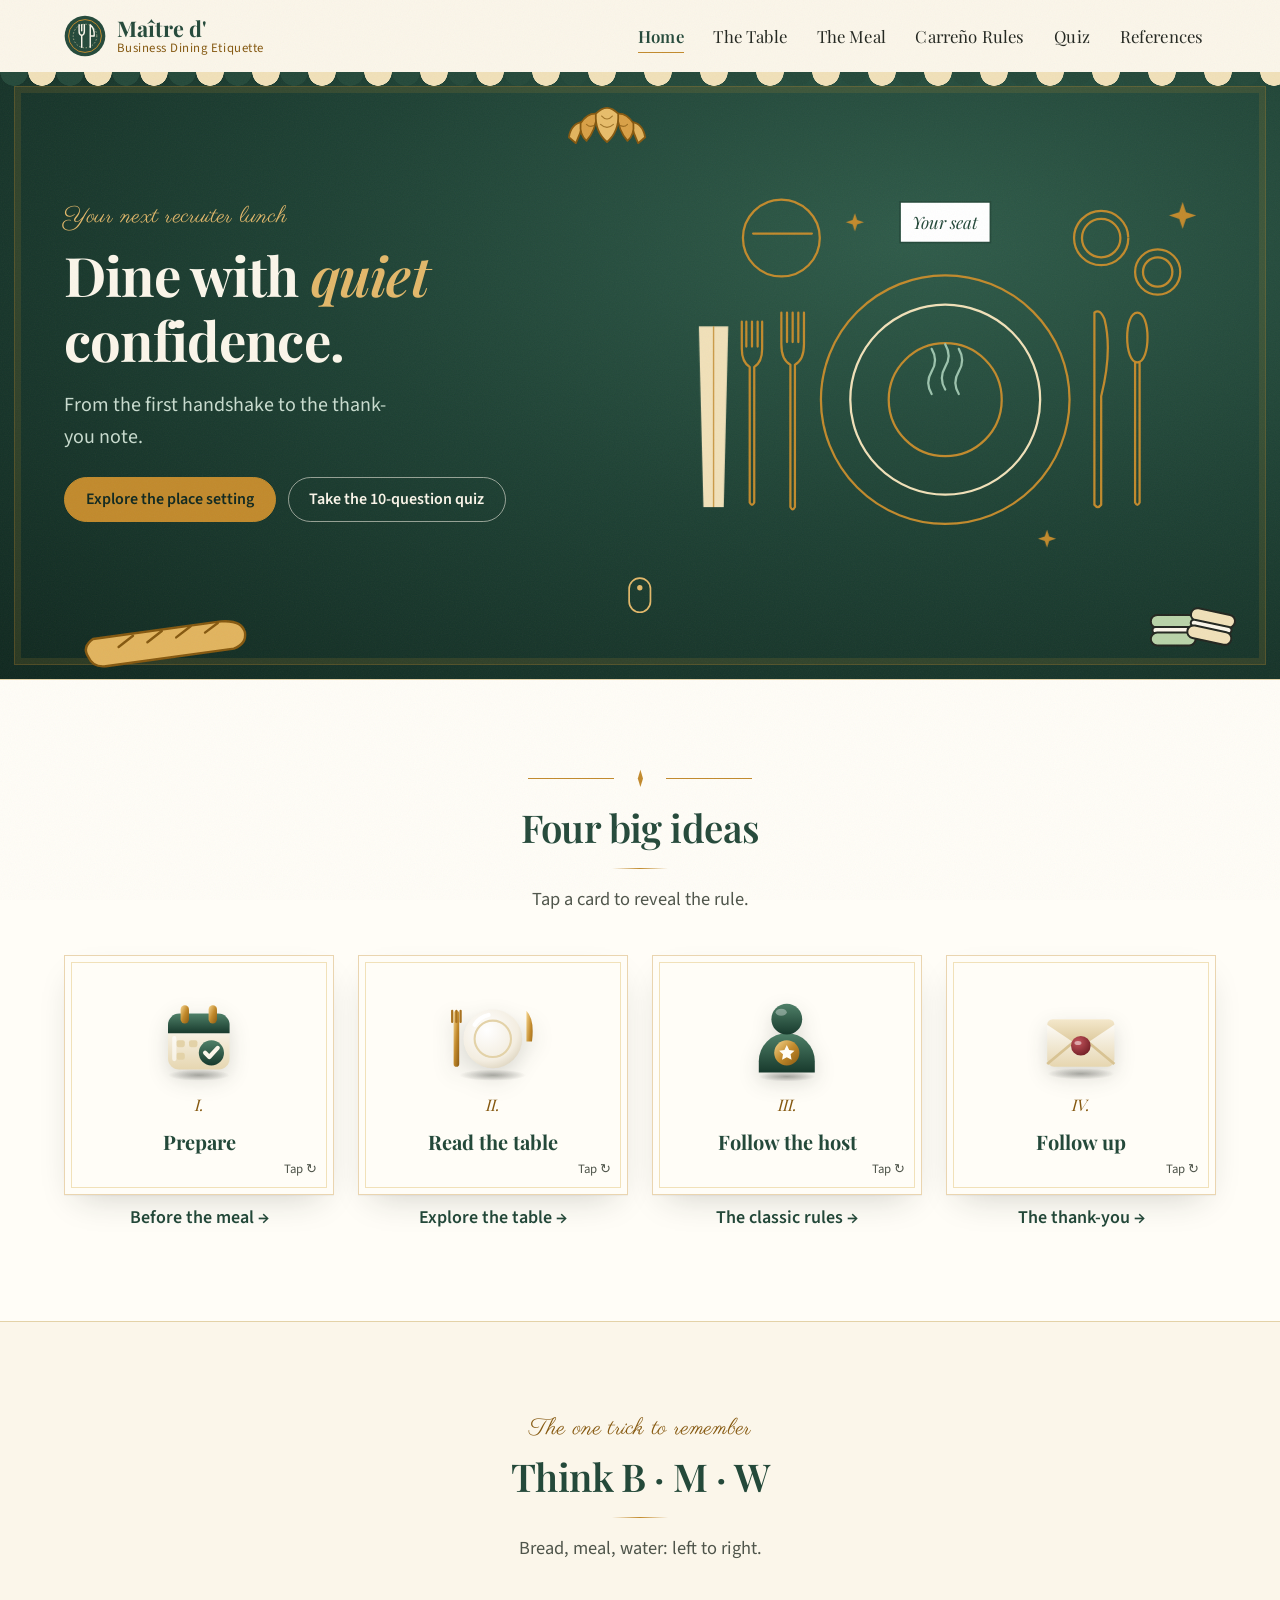
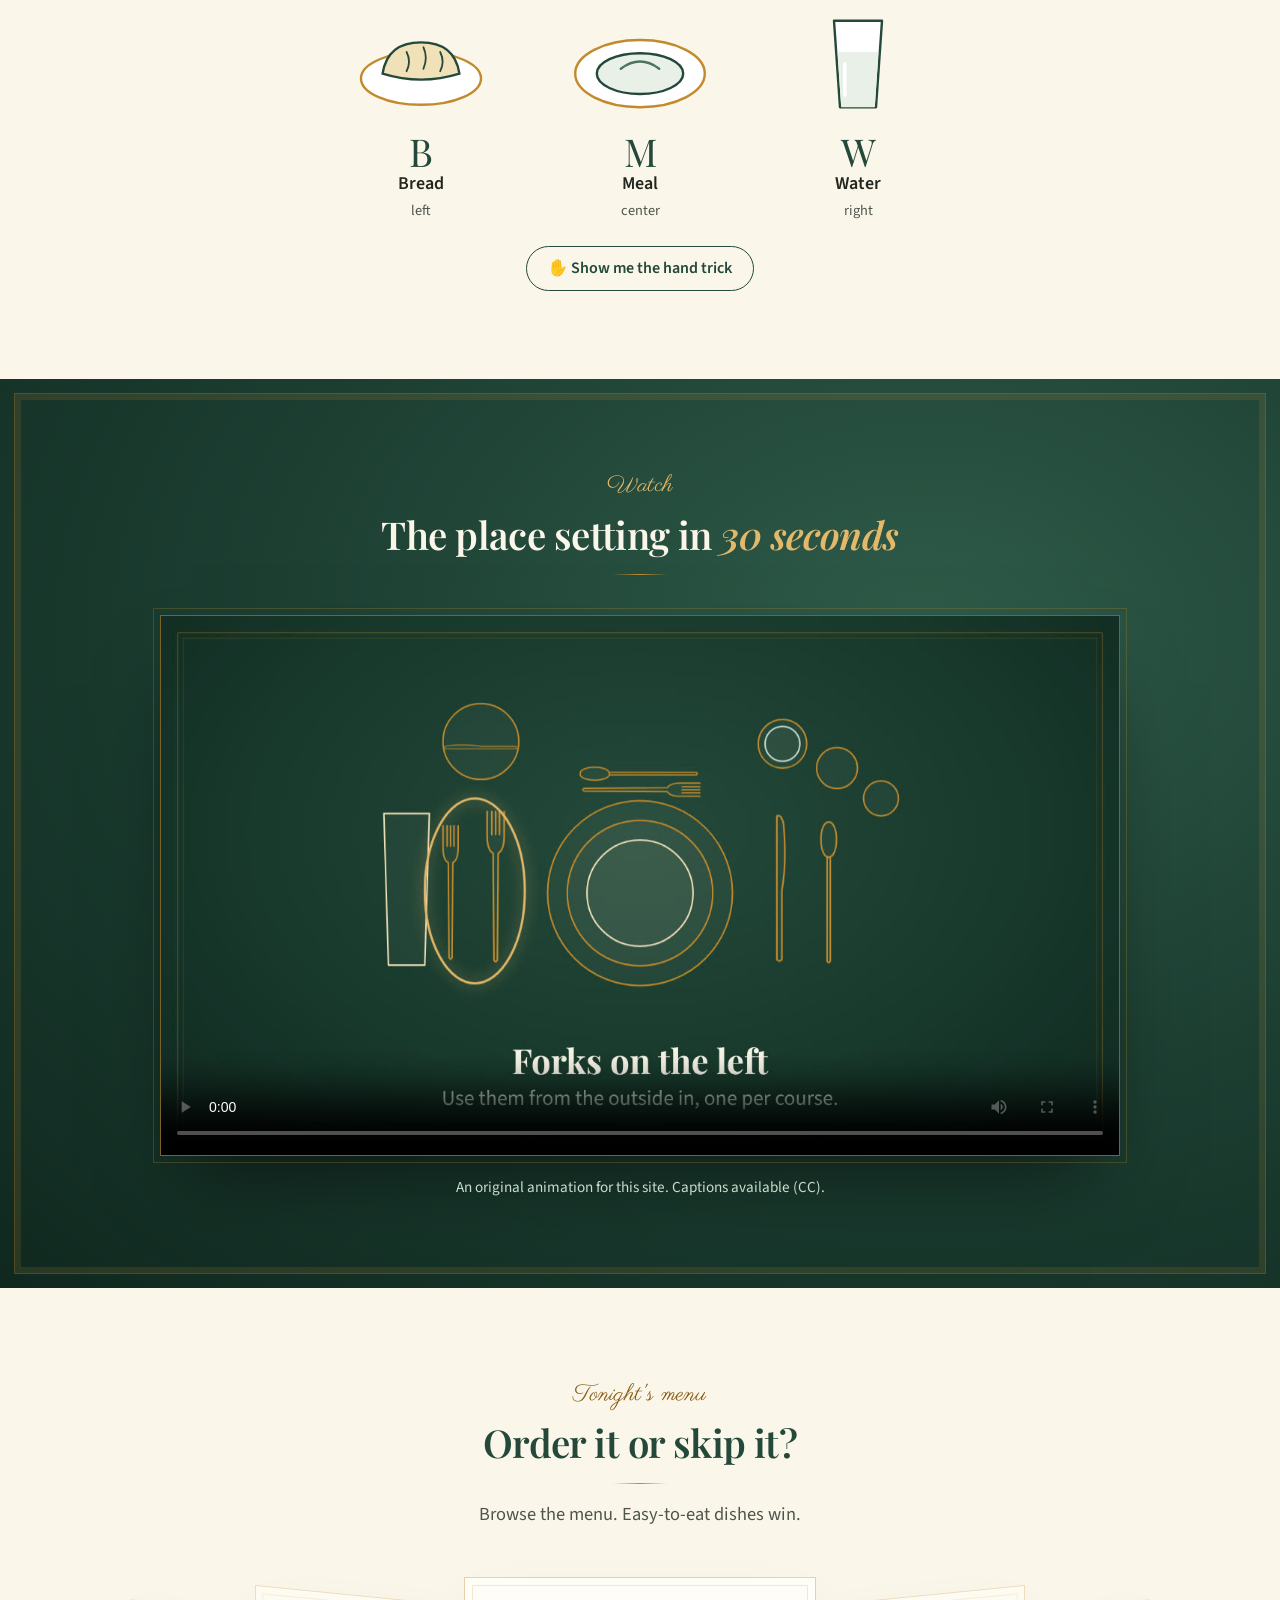
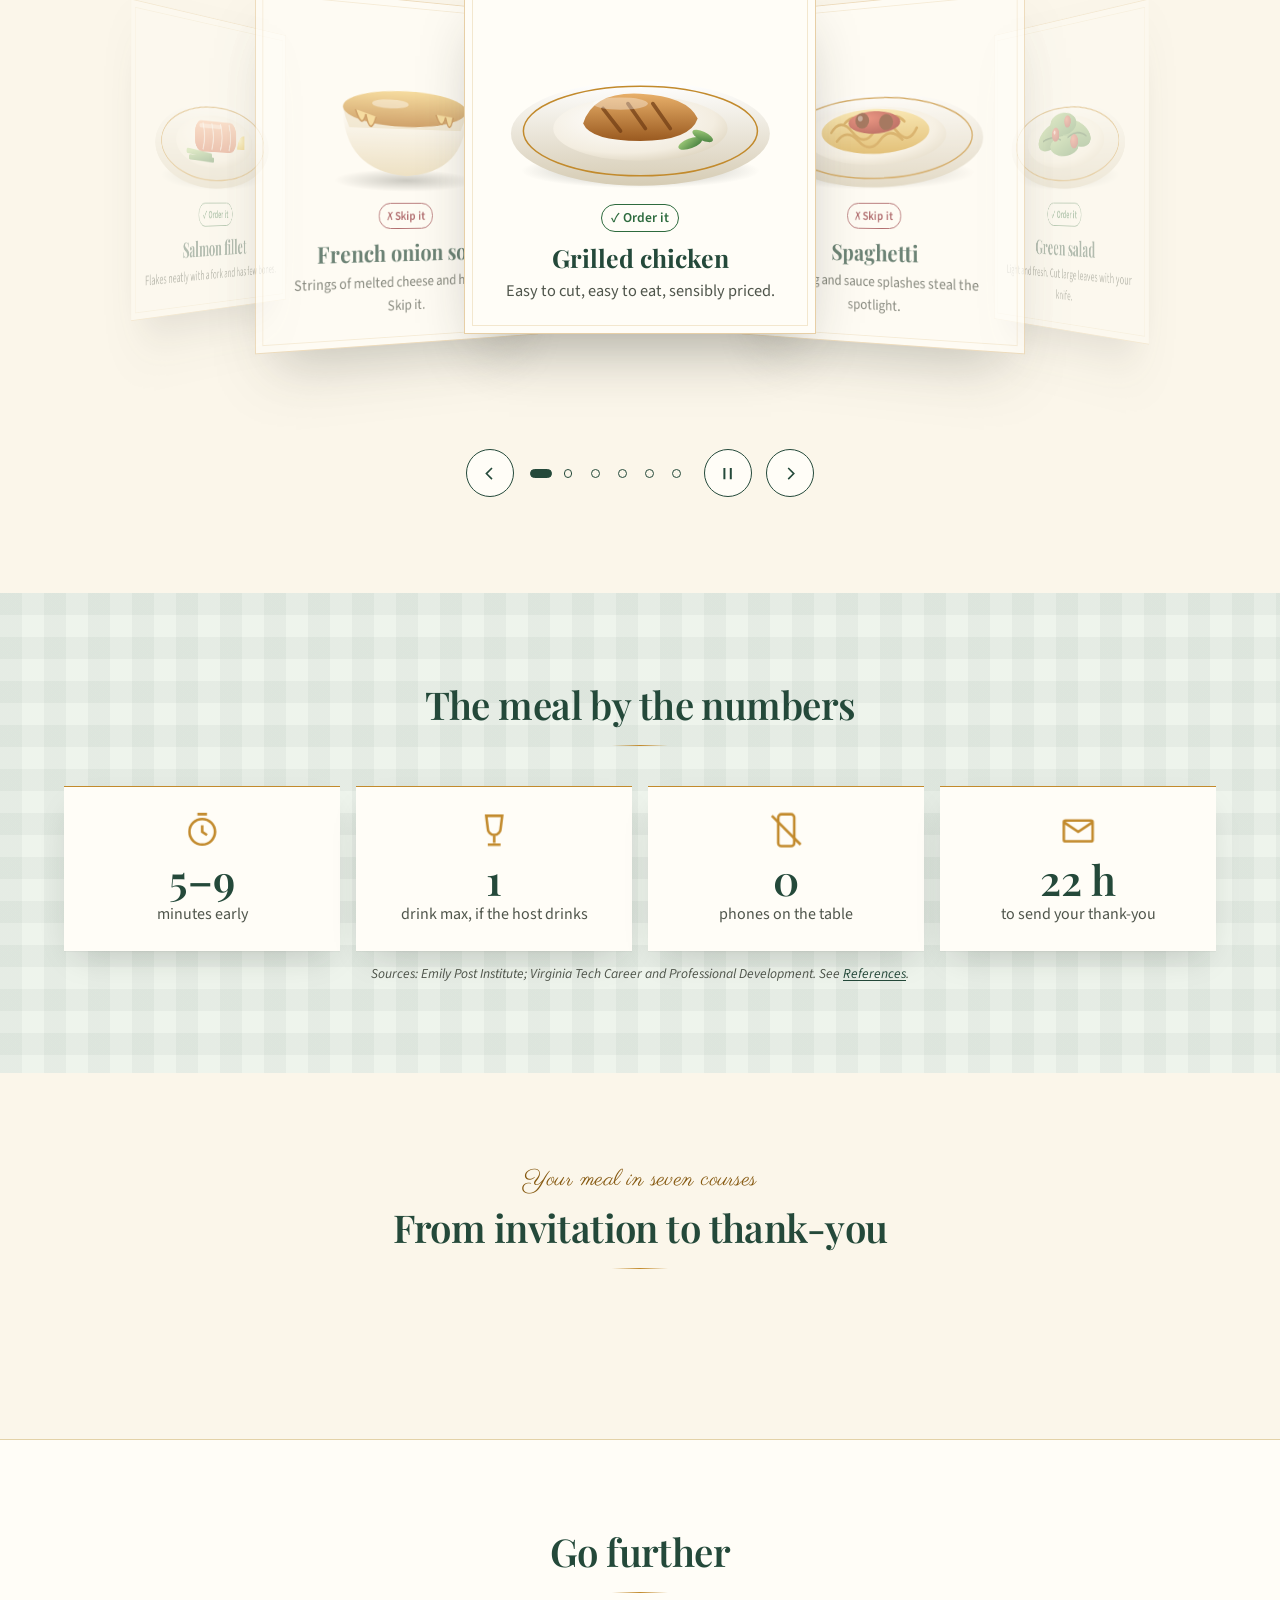
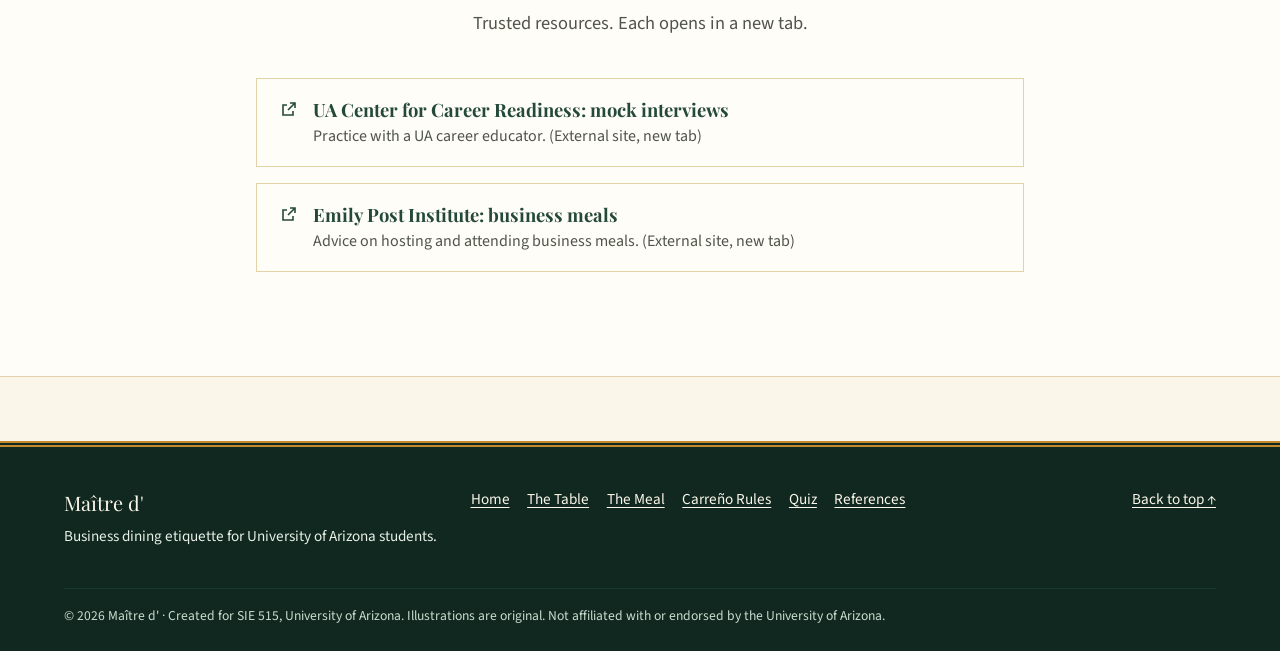
==== commit 0234d5b3: "Elevate the design; add carousel, original video and 3D-style art - Dark, brass-framed heroes and fe" ====
--- a/index.html
+++ b/index.html
@@ -42,6 +42,26 @@
 </header>
 
 <main id="main" tabindex="-1">
+<!-- Shared gradients for the 3D-style icons and dishes -->
+<svg width="0" height="0" style="position:absolute" aria-hidden="true" focusable="false">
+  <defs>
+    <linearGradient id="g3-green" x1="0" y1="0" x2="0" y2="1"><stop offset="0" stop-color="#4f8068"/><stop offset="1" stop-color="#183a2d"/></linearGradient>
+    <linearGradient id="g3-cream" x1="0" y1="0" x2="0" y2="1"><stop offset="0" stop-color="#ffffff"/><stop offset="1" stop-color="#e6d6b0"/></linearGradient>
+    <linearGradient id="g3-cream2" x1="0" y1="0" x2="0" y2="1"><stop offset="0" stop-color="#f4e8cc"/><stop offset="1" stop-color="#d8c393"/></linearGradient>
+    <linearGradient id="g3-brass" x1="0" y1="0" x2="1" y2="1"><stop offset="0" stop-color="#f6d690"/><stop offset=".5" stop-color="#c28a2c"/><stop offset="1" stop-color="#8a5a12"/></linearGradient>
+    <radialGradient id="g3-plate" cx=".4" cy=".35" r=".75"><stop offset="0" stop-color="#ffffff"/><stop offset=".7" stop-color="#f3ede0"/><stop offset="1" stop-color="#d9cfb8"/></radialGradient>
+    <linearGradient id="g3-rim" x1="0" y1="0" x2="0" y2="1"><stop offset="0" stop-color="#ffffff"/><stop offset="1" stop-color="#d6ccb4"/></linearGradient>
+    <radialGradient id="g3-wine" cx=".35" cy=".3" r=".8"><stop offset="0" stop-color="#c4545c"/><stop offset="1" stop-color="#6e1d24"/></radialGradient>
+    <radialGradient id="g3-shadow" cx=".5" cy=".5" r=".5"><stop offset="0" stop-color="#22261f" stop-opacity=".35"/><stop offset="1" stop-color="#22261f" stop-opacity="0"/></radialGradient>
+    <linearGradient id="g3-chicken" x1="0" y1="0" x2="0" y2="1"><stop offset="0" stop-color="#e8b06a"/><stop offset="1" stop-color="#9a5a20"/></linearGradient>
+    <linearGradient id="g3-pasta" x1="0" y1="0" x2="0" y2="1"><stop offset="0" stop-color="#f8e19a"/><stop offset="1" stop-color="#d6a640"/></linearGradient>
+    <radialGradient id="g3-red" cx=".35" cy=".3" r=".8"><stop offset="0" stop-color="#e2664f"/><stop offset="1" stop-color="#9b2c22"/></radialGradient>
+    <linearGradient id="g3-leaf" x1="0" y1="0" x2="1" y2="1"><stop offset="0" stop-color="#a7d17f"/><stop offset="1" stop-color="#3f7a3a"/></linearGradient>
+    <linearGradient id="g3-salmon" x1="0" y1="0" x2="0" y2="1"><stop offset="0" stop-color="#f8b08a"/><stop offset="1" stop-color="#d0603e"/></linearGradient>
+    <radialGradient id="g3-lemon" cx=".35" cy=".3" r=".8"><stop offset="0" stop-color="#fff3a0"/><stop offset="1" stop-color="#e2b21c"/></radialGradient>
+    <linearGradient id="g3-soup" x1="0" y1="0" x2="0" y2="1"><stop offset="0" stop-color="#f3cf7a"/><stop offset="1" stop-color="#b9772a"/></linearGradient>
+  </defs>
+</svg>
 
 <section class="hero" data-parallax>
   <div class="garnish garnish--croissant" aria-hidden="true"><img src="assets/img/croissant.svg" alt=""></div>
@@ -59,7 +79,7 @@
   <div class="wrap hero-grid">
     <div>
       <span class="kicker">Your next <span class="rotator"><span>recruiter lunch</span><span>interview dinner</span><span>networking banquet</span><span>career-fair dinner</span></span></span>
-      <h1>Dine with quiet confidence.</h1>
+      <h1>Dine with <em>quiet</em> confidence.</h1>
       <p class="lead">From the first handshake to the thank-you note.</p>
       <div class="btn-row">
         <a class="btn" href="table.html">Explore the place setting</a>
@@ -73,10 +93,10 @@
       <g class="layer" data-depth="10">
         <g fill="none" stroke="#c28a2c" stroke-width="2" stroke-linecap="round" stroke-linejoin="round">
           <circle class="stroke" pathLength="1" cx="240" cy="205" r="110"/>
-          <circle class="stroke" pathLength="1" cx="240" cy="205" r="84" stroke="#24493a"/>
+          <circle class="stroke" pathLength="1" cx="240" cy="205" r="84" stroke="#f1e1b9"/>
           <circle class="stroke" pathLength="1" cx="240" cy="205" r="50"/>
         </g>
-        <g fill="none" stroke="#4a7560" stroke-width="2" stroke-linecap="round" aria-hidden="true">
+        <g fill="none" stroke="#9cc3ad" stroke-width="2" stroke-linecap="round" aria-hidden="true">
           <path class="steam" d="M228 200q-6-10 0-20t0-20"/>
           <path class="steam" d="M240 196q-6-10 0-20t0-20"/>
           <path class="steam" d="M252 200q-6-10 0-20t0-20"/>
@@ -90,8 +110,8 @@
           <path class="stroke" pathLength="1" d="M410 128C398 128 398 172 410 172C422 172 422 128 410 128ZM408 172V296Q410 300 412 296V172"/>
         </g>
         <g class="fade">
-          <path d="M22 140H48L44 300H26Z" fill="#24493a"/>
-          <path d="M35 140V300" stroke="#4a7560" stroke-width="1"/>
+          <path d="M22 140H48L44 300H26Z" fill="#f1e1b9"/>
+          <path d="M35 140V300" stroke="#c28a2c" stroke-width="1"/>
         </g>
       </g>
       <g class="layer" data-depth="36">
@@ -134,7 +154,7 @@
       <div>
         <div class="flip idea"><button class="flip-btn" type="button">
           <span class="flip-face flip-front">
-            <svg class="card-icon icon-anim" viewBox="0 0 48 48" aria-hidden="true" fill="none" stroke="#24493a" stroke-width="2" stroke-linecap="round" stroke-linejoin="round"><rect x="6" y="10" width="36" height="32" rx="2"/><path d="M6 19h36M15 6v8M33 6v8"/><path class="ia-draw" d="M17 30l5 5 9-10"/></svg>
+            <svg class="card-icon icon3d" viewBox="0 0 64 64" aria-hidden="true"><ellipse cx="32" cy="58" rx="22" ry="4" fill="url(#g3-shadow)"/><rect x="10" y="14" width="44" height="40" rx="8" fill="url(#g3-cream)"/><path d="M10 22a8 8 0 0 1 8-8h28a8 8 0 0 1 8 8v6H10z" fill="url(#g3-green)"/><rect x="19" y="8" width="6" height="13" rx="3" fill="url(#g3-brass)"/><rect x="39" y="8" width="6" height="13" rx="3" fill="url(#g3-brass)"/><g fill="#e3d2a8"><rect x="16" y="33" width="6" height="5" rx="1.5"/><rect x="25" y="33" width="6" height="5" rx="1.5"/><rect x="16" y="42" width="6" height="5" rx="1.5"/></g><circle cx="41" cy="42" r="9" fill="url(#g3-green)"/><path class="ia-draw" d="M36.5 42l3 3 6-6.5" fill="none" stroke="#fbf6ea" stroke-width="3" stroke-linecap="round" stroke-linejoin="round"/><rect x="13" y="30" width="3" height="18" rx="1.5" fill="#fff" opacity=".6"/></svg>
             <span class="card-num">I.</span><span class="flip-title">Prepare</span>
             <span class="flip-hint">Tap ↻</span>
           </span>
@@ -145,7 +165,7 @@
       <div>
         <div class="flip idea"><button class="flip-btn" type="button">
           <span class="flip-face flip-front">
-            <svg class="card-icon icon-anim" viewBox="0 0 48 48" aria-hidden="true" fill="none" stroke="#24493a" stroke-width="2" stroke-linecap="round" stroke-linejoin="round"><circle cx="24" cy="26" r="13"/><circle cx="24" cy="26" r="8"/><g class="ia-wiggle"><path d="M5 12v8q0 3 3 4v18M8 12v7M11 12v8q0 3-3 4"/></g><g class="ia-wiggle" style="animation-delay:.6s"><path d="M43 42V12q-5 4-4 14h4"/></g></svg>
+            <svg class="card-icon icon3d" viewBox="0 0 64 64" aria-hidden="true"><ellipse cx="32" cy="58" rx="24" ry="4" fill="url(#g3-shadow)"/><circle cx="32" cy="32" r="21" fill="url(#g3-plate)"/><circle cx="32" cy="32" r="13" fill="none" stroke="#e3d2a8" stroke-width="1.5"/><path d="M19 22a16 16 0 0 1 10-7" stroke="#fff" stroke-width="3" stroke-linecap="round" fill="none"/><g class="ia-wiggle"><rect x="4" y="12" width="4" height="40" rx="2" fill="url(#g3-brass)"/><path d="M3 12v8M6 12v8M9 12v8" stroke="#a87220" stroke-width="1.6" stroke-linecap="round"/></g><g class="ia-wiggle" style="animation-delay:.6s"><path d="M56 52V12q6 6 4 22h-4z" fill="url(#g3-brass)"/></g></svg>
             <span class="card-num">II.</span><span class="flip-title">Read the table</span>
             <span class="flip-hint">Tap ↻</span>
           </span>
@@ -156,7 +176,7 @@
       <div>
         <div class="flip idea"><button class="flip-btn" type="button">
           <span class="flip-face flip-front">
-            <svg class="card-icon icon-anim" viewBox="0 0 48 48" aria-hidden="true" fill="none" stroke="#24493a" stroke-width="2" stroke-linecap="round" stroke-linejoin="round"><circle cx="24" cy="12" r="6"/><path d="M12 42v-8a12 12 0 0 1 24 0v8"/><path class="ia-pulse" d="M24 26l2 4h4l-3 3 1 4-4-2-4 2 1-4-3-3h4z" fill="#c28a2c" stroke="#c28a2c"/></svg>
+            <svg class="card-icon icon3d" viewBox="0 0 64 64" aria-hidden="true"><ellipse cx="32" cy="59" rx="20" ry="3.5" fill="url(#g3-shadow)"/><path d="M12 56v-8a20 20 0 0 1 40 0v8z" fill="url(#g3-green)"/><circle cx="32" cy="18" r="11" fill="url(#g3-green)"/><ellipse cx="28" cy="13" rx="4" ry="2.5" fill="#fff" opacity=".35"/><g class="ia-pulse"><circle cx="32" cy="42" r="9" fill="url(#g3-brass)"/><path d="M32 36.5l1.7 3.5 3.8.5-2.8 2.6.7 3.8-3.4-1.8-3.4 1.8.7-3.8-2.8-2.6 3.8-.5z" fill="#fffdf7"/></g></svg>
             <span class="card-num">III.</span><span class="flip-title">Follow the host</span>
             <span class="flip-hint">Tap ↻</span>
           </span>
@@ -167,7 +187,7 @@
       <div>
         <div class="flip idea"><button class="flip-btn" type="button">
           <span class="flip-face flip-front">
-            <svg class="card-icon icon-anim" viewBox="0 0 48 48" aria-hidden="true" fill="none" stroke="#24493a" stroke-width="2" stroke-linecap="round" stroke-linejoin="round"><rect x="5" y="15" width="38" height="26" rx="2"/><path class="ia-flap" d="M5 15l19 14 19-14"/></svg>
+            <svg class="card-icon icon3d" viewBox="0 0 64 64" aria-hidden="true"><ellipse cx="32" cy="57" rx="24" ry="4" fill="url(#g3-shadow)"/><rect x="8" y="18" width="48" height="34" rx="5" fill="url(#g3-cream)"/><path d="M8 50l18-15M56 50L38 35" stroke="#d8c393" stroke-width="2"/><path class="ia-flap" d="M8 22a4 4 0 0 1 4-4h40a4 4 0 0 1 4 4L32 38z" fill="url(#g3-cream2)"/><circle cx="32" cy="37" r="7" fill="url(#g3-wine)"/><ellipse cx="30" cy="35" rx="2.5" ry="1.5" fill="#fff" opacity=".5"/></svg>
             <span class="card-num">IV.</span><span class="flip-title">Follow up</span>
             <span class="flip-hint">Tap ↻</span>
           </span>
@@ -237,6 +257,80 @@
         </svg>
         <span class="hand-label">Right hand = d (drink)</span>
       </div>
+    </div>
+  </div>
+</section>
+
+<section class="section section--dark" aria-labelledby="video-title">
+  <div class="wrap">
+    <div class="section-head center">
+      <span class="kicker">Watch</span>
+      <h2 id="video-title">The place setting in <em>30 seconds</em></h2>
+    </div>
+    <figure class="video-frame reveal">
+      <video controls preload="metadata" playsinline poster="assets/img/video-poster.jpg" width="1280" height="720">
+        <source src="assets/video/place-setting.mp4" type="video/mp4">
+        <track kind="captions" src="assets/video/place-setting.vtt" srclang="en" label="English" default>
+        Your browser can't play this video. <a href="assets/video/place-setting.mp4">Download the video (MP4)</a>.
+      </video>
+      <figcaption>An original animation for this site. Captions available (CC).</figcaption>
+    </figure>
+  </div>
+</section>
+
+<section class="section" aria-labelledby="menu-title">
+  <div class="wrap">
+    <div class="section-head center">
+      <span class="kicker">Tonight's menu</span>
+      <h2 id="menu-title">Order it or skip it?</h2>
+      <p>Browse the menu. Easy-to-eat dishes win.</p>
+    </div>
+    <div class="carousel" id="carousel" aria-roledescription="carousel" aria-label="Dishes to order or skip">
+      <div class="car-stage" id="car-stage" tabindex="0" aria-label="Use the left and right arrow keys to browse dishes">
+        <article class="car-slide" role="group" aria-roledescription="slide" aria-label="1 of 6: Grilled chicken">
+          <svg class="dish3d" viewBox="0 0 240 160" aria-hidden="true"><ellipse cx="120" cy="134" rx="96" ry="14" fill="url(#g3-shadow)"/><ellipse cx="120" cy="104" rx="104" ry="42" fill="url(#g3-rim)"/><ellipse cx="120" cy="102" rx="94" ry="36" fill="none" stroke="#c28a2c" stroke-width="1.2"/><ellipse cx="120" cy="100" rx="70" ry="26" fill="url(#g3-plate)"/><path d="M74 96q8-26 46-24t46 20q-6 18-46 18t-46-14z" fill="url(#g3-chicken)"/><path d="M90 84l14 18M110 80l14 20M130 80l14 20" stroke="#6e3a12" stroke-width="3" stroke-linecap="round" opacity=".7"/><ellipse cx="104" cy="80" rx="22" ry="5" fill="#fff" opacity=".35"/><g fill="url(#g3-leaf)"><ellipse cx="160" cy="112" rx="10" ry="4" transform="rotate(-20 160 112)"/><ellipse cx="170" cy="106" rx="9" ry="3.5" transform="rotate(25 170 106)"/></g></svg>
+          <span class="badge badge--do">✓ Order it</span>
+          <h3>Grilled chicken</h3>
+          <p>Easy to cut, easy to eat, sensibly priced.</p>
+        </article>
+        <article class="car-slide" role="group" aria-roledescription="slide" aria-label="2 of 6: Spaghetti">
+          <svg class="dish3d" viewBox="0 0 240 160" aria-hidden="true"><ellipse cx="120" cy="134" rx="96" ry="14" fill="url(#g3-shadow)"/><ellipse cx="120" cy="104" rx="104" ry="42" fill="url(#g3-rim)"/><ellipse cx="120" cy="102" rx="94" ry="36" fill="none" stroke="#c28a2c" stroke-width="1.2"/><ellipse cx="120" cy="100" rx="70" ry="26" fill="url(#g3-plate)"/><ellipse cx="120" cy="96" rx="54" ry="20" fill="url(#g3-pasta)"/><g fill="none" stroke="#c99332" stroke-width="2.4" stroke-linecap="round"><path d="M76 96q10-14 22 0t22 0 22 0 20-2"/><path d="M82 104q10-12 22 0t22 0 22 0"/><path d="M90 88q10-10 20 0t20 0 20 0"/></g><ellipse cx="120" cy="88" rx="26" ry="10" fill="url(#g3-red)"/><circle cx="108" cy="86" r="7" fill="#7a3a1c"/><circle cx="132" cy="88" r="7" fill="#7a3a1c"/><circle cx="106" cy="84" r="2.5" fill="#fff" opacity=".4"/></svg>
+          <span class="badge badge--dont">✗ Skip it</span>
+          <h3>Spaghetti</h3>
+          <p>Twirling and sauce splashes steal the spotlight.</p>
+        </article>
+        <article class="car-slide" role="group" aria-roledescription="slide" aria-label="3 of 6: Green salad">
+          <svg class="dish3d" viewBox="0 0 240 160" aria-hidden="true"><ellipse cx="120" cy="134" rx="96" ry="14" fill="url(#g3-shadow)"/><ellipse cx="120" cy="104" rx="104" ry="42" fill="url(#g3-rim)"/><ellipse cx="120" cy="102" rx="94" ry="36" fill="none" stroke="#c28a2c" stroke-width="1.2"/><ellipse cx="120" cy="100" rx="70" ry="26" fill="url(#g3-plate)"/><g fill="url(#g3-leaf)"><ellipse cx="96" cy="94" rx="26" ry="12" transform="rotate(-18 96 94)"/><ellipse cx="140" cy="92" rx="28" ry="12" transform="rotate(16 140 92)"/><ellipse cx="118" cy="82" rx="24" ry="11"/><ellipse cx="120" cy="104" rx="26" ry="10"/></g><path d="M80 98q20-6 34 0M126 96q18-8 34 0" stroke="#2f5e2b" stroke-width="1.5" fill="none"/><circle cx="104" cy="92" r="7" fill="url(#g3-red)"/><circle cx="138" cy="100" r="7" fill="url(#g3-red)"/><circle cx="126" cy="80" r="6" fill="url(#g3-red)"/><circle cx="102" cy="90" r="2" fill="#fff" opacity=".6"/></svg>
+          <span class="badge badge--do">✓ Order it</span>
+          <h3>Green salad</h3>
+          <p>Light and fresh. Cut large leaves with your knife.</p>
+        </article>
+        <article class="car-slide" role="group" aria-roledescription="slide" aria-label="4 of 6: Whole lobster">
+          <svg class="dish3d" viewBox="0 0 240 160" aria-hidden="true"><ellipse cx="120" cy="134" rx="96" ry="14" fill="url(#g3-shadow)"/><ellipse cx="120" cy="104" rx="104" ry="42" fill="url(#g3-rim)"/><ellipse cx="120" cy="102" rx="94" ry="36" fill="none" stroke="#c28a2c" stroke-width="1.2"/><ellipse cx="120" cy="100" rx="70" ry="26" fill="url(#g3-plate)"/><g fill="url(#g3-red)"><ellipse cx="120" cy="96" rx="40" ry="14"/><ellipse cx="74" cy="84" rx="16" ry="9" transform="rotate(-25 74 84)"/><ellipse cx="166" cy="84" rx="16" ry="9" transform="rotate(25 166 84)"/></g><path d="M80 96h80M92 90v12M108 88v16M124 88v16M140 90v12" stroke="#7a1f16" stroke-width="2" opacity=".6"/><path d="M86 92l-14-6M154 92l14-6" stroke="#9b2c22" stroke-width="3" stroke-linecap="round"/><ellipse cx="110" cy="88" rx="16" ry="3.5" fill="#fff" opacity=".4"/></svg>
+          <span class="badge badge--dont">✗ Skip it</span>
+          <h3>Whole lobster</h3>
+          <p>Shells, tools and bibs. Save it for vacation.</p>
+        </article>
+        <article class="car-slide" role="group" aria-roledescription="slide" aria-label="5 of 6: Salmon fillet">
+          <svg class="dish3d" viewBox="0 0 240 160" aria-hidden="true"><ellipse cx="120" cy="134" rx="96" ry="14" fill="url(#g3-shadow)"/><ellipse cx="120" cy="104" rx="104" ry="42" fill="url(#g3-rim)"/><ellipse cx="120" cy="102" rx="94" ry="36" fill="none" stroke="#c28a2c" stroke-width="1.2"/><ellipse cx="120" cy="100" rx="70" ry="26" fill="url(#g3-plate)"/><rect x="82" y="80" width="76" height="30" rx="12" fill="url(#g3-salmon)"/><path d="M96 82q6 14 0 26M112 82q6 14 0 26M128 82q6 14 0 26M144 82q6 14 0 26" stroke="#fff" stroke-width="2" opacity=".6" fill="none"/><path d="M160 106a14 14 0 0 1 14-14v14z" fill="url(#g3-lemon)"/><g stroke="url(#g3-leaf)" stroke-width="5" stroke-linecap="round"><path d="M70 110l40 4M74 116l40 2"/></g><rect x="90" y="83" width="40" height="4" rx="2" fill="#fff" opacity=".45"/></svg>
+          <span class="badge badge--do">✓ Order it</span>
+          <h3>Salmon fillet</h3>
+          <p>Flakes neatly with a fork and has few bones.</p>
+        </article>
+        <article class="car-slide" role="group" aria-roledescription="slide" aria-label="6 of 6: French onion soup">
+          <svg class="dish3d" viewBox="0 0 240 160" aria-hidden="true"><ellipse cx="120" cy="140" rx="70" ry="10" fill="url(#g3-shadow)"/><path d="M58 76h124q0 56-62 60q-62-4-62-60z" fill="url(#g3-cream)"/><path d="M58 76h124q-2 10-6 18H64q-4-8-6-18z" fill="#e6d6b0" opacity=".6"/><ellipse cx="120" cy="76" rx="62" ry="16" fill="url(#g3-soup)"/><path d="M70 78q6 18 10 4q4 20 10 2M150 80q6 16 10 2q4 18 8 0" fill="#f3cf7a" stroke="#b9772a" stroke-width="1.5"/><ellipse cx="104" cy="72" rx="18" ry="4" fill="#fff" opacity=".45"/><path d="M180 82q14 0 14 12t-14 12" fill="none" stroke="#d8c393" stroke-width="5"/></svg>
+          <span class="badge badge--dont">✗ Skip it</span>
+          <h3>French onion soup</h3>
+          <p>Strings of melted cheese and hot drips. Skip it.</p>
+        </article>
+      </div>
+      <div class="car-controls">
+        <button class="car-btn" type="button" id="car-prev" aria-label="Previous dish"><svg viewBox="0 0 24 24" aria-hidden="true"><path d="M15 5l-7 7 7 7" fill="none" stroke="currentColor" stroke-width="2"/></svg></button>
+        <div class="car-dots" id="car-dots"></div>
+        <button class="car-btn" type="button" id="car-pause" aria-label="Pause automatic rotation"><svg viewBox="0 0 24 24" aria-hidden="true"><path class="ic-pause" d="M8 5v14M16 5v14" stroke="currentColor" stroke-width="2.5"/><path class="ic-play" d="M8 5l11 7-11 7z" fill="currentColor"/></svg></button>
+        <button class="car-btn" type="button" id="car-next" aria-label="Next dish"><svg viewBox="0 0 24 24" aria-hidden="true"><path d="M9 5l7 7-7 7" fill="none" stroke="currentColor" stroke-width="2"/></svg></button>
+      </div>
+      <p class="visually-hidden" id="car-live" aria-live="polite"></p>
     </div>
   </div>
 </section>
@@ -310,27 +404,6 @@
     </ul>
   </div>
 </section>
-<script>
-  /* Home: drop the B·M·W items in when visible; hand-trick toggle */
-  document.addEventListener("DOMContentLoaded", function () {
-    var stage = document.getElementById("bmw-stage");
-    if ("IntersectionObserver" in window) {
-      var io = new IntersectionObserver(function (es) {
-        if (es[0].isIntersecting) { stage.classList.add("is-set"); io.disconnect(); }
-      }, { threshold: 0.4 });
-      io.observe(stage);
-    } else { stage.classList.add("is-set"); }
-    var btn = document.getElementById("hands-btn"), hands = document.getElementById("hands");
-    btn.addEventListener("click", function () {
-      var on = !hands.classList.contains("is-on");
-      hands.hidden = !on;
-      hands.classList.remove("is-on"); void hands.offsetWidth;
-      hands.classList.toggle("is-on", on);
-      btn.setAttribute("aria-pressed", String(on));
-      btn.textContent = on ? "↺ Hide the hand trick" : "✋ Show me the hand trick";
-    });
-  });
-</script>
 </main>
 
 <footer class="site-footer">
@@ -355,5 +428,6 @@
     <p class="footer-small">© <span data-year>2026</span> Maître d' · Created for SIE 515, University of Arizona. Illustrations are original. Not affiliated with or endorsed by the University of Arizona.</p>
   </div>
 </footer>
+<script src="assets/js/home.js" defer></script>
 </body>
 </html>
--- a/assets/css/style.css
+++ b/assets/css/style.css
@@ -1154,3 +1154,152 @@
   .ornament:hover svg { animation: hoverSpin 1s ease; }
 }
 .page-hero:has(.hero-grid)::after { display: none; }
+
+/* =========================================================
+   v4 — elevated, more elegant finish
+   ========================================================= */
+:root {
+  --shadow: 0 1px 1px rgba(34,38,31,.04), 0 14px 34px -14px rgba(34,38,31,.22);
+  --brass-light: #e3b86a;
+  --mint: #c9dccf;
+}
+
+/* fine paper grain over the whole page */
+body::before {
+  content: ""; position: fixed; inset: 0; z-index: 1000; pointer-events: none; opacity: .05;
+  background-image: url("data:image/svg+xml,%3Csvg xmlns='http://www.w3.org/2000/svg' width='160' height='160'%3E%3Cfilter id='n'%3E%3CfeTurbulence type='fractalNoise' baseFrequency='.85' numOctaves='3' stitchTiles='stitch'/%3E%3C/filter%3E%3Crect width='100%25' height='100%25' filter='url(%23n)'/%3E%3C/svg%3E");
+}
+
+/* refined type */
+h1, h2 { letter-spacing: -.015em; }
+h2 { font-weight: 600; }
+h1 em, h2 em { font-style: italic; font-weight: 600; color: var(--dijon-text); }
+.section { padding: 5.5rem 0; }
+.section-head.center h2::after {
+  content: ""; display: block; width: 3.5rem; height: 1px; margin: 1.1rem auto 0;
+  background: linear-gradient(90deg, transparent, var(--dijon), transparent);
+}
+
+/* elegant nav underline that grows from the center */
+@media (min-width: 861px) {
+  .site-nav a { position: relative; border-bottom: 0; letter-spacing: .01em; }
+  .site-nav a::after {
+    content: ""; position: absolute; left: 50%; right: 50%; bottom: .25rem; height: 1px;
+    background: var(--dijon); transition: left .35s ease, right .35s ease;
+  }
+  .site-nav a:hover::after, .site-nav a[aria-current="page"]::after { left: .8rem; right: .8rem; }
+  .site-nav a[aria-current="page"] { font-weight: 600; }
+}
+
+/* dark, brass-lined heroes and feature sections */
+.hero, .page-hero, .section--dark {
+  position: relative; color: var(--creme); border-bottom: 0;
+  background: radial-gradient(ellipse at 72% 28%, #2f5b49 0%, #1d4033 48%, #10281f 100%);
+}
+.hero::before, .page-hero::before, .section--dark::before {
+  content: ""; position: absolute; inset: 14px; pointer-events: none; z-index: 0;
+  border: 1px solid rgba(194,138,44,.35); box-shadow: inset 0 0 0 5px transparent, inset 0 0 0 6px rgba(194,138,44,.15);
+}
+.hero { padding: 6rem 0 4rem; }
+.page-hero { padding: 5.5rem 0 4.5rem; }
+.hero h1, .page-hero h1, .section--dark h2 { color: var(--creme); }
+.hero h1 em, .page-hero h1 em, .section--dark h2 em { color: var(--brass-light); }
+.hero .lead, .page-hero .lead, .section--dark .section-head p { color: var(--mint); }
+.hero .kicker, .page-hero .kicker, .section--dark .kicker { color: var(--brass-light); }
+.page-hero .source { color: var(--mint); }
+.hero .btn:not(.btn--ghost), .page-hero .btn:not(.btn--ghost) { background: var(--dijon); border-color: var(--dijon); color: var(--green-900); }
+.hero .btn:not(.btn--ghost):hover, .page-hero .btn:not(.btn--ghost):hover { background: var(--brass-light); color: var(--green-900); }
+.hero .btn--ghost, .page-hero .btn--ghost { color: var(--creme); border-color: rgba(251,246,234,.55); }
+.hero .btn--ghost:hover, .page-hero .btn--ghost:hover { background: rgba(251,246,234,.1); color: var(--creme); }
+.hero :focus-visible, .page-hero :focus-visible, .section--dark :focus-visible { outline-color: var(--brass-light); }
+.scroll-cue { color: var(--brass-light); position: relative; z-index: 1; }
+.page-hero .wrap, .section--dark .wrap { position: relative; z-index: 1; }
+
+/* softer gingham */
+.section--tint {
+  background-image:
+    linear-gradient(90deg, rgba(36,73,58,.045) 50%, transparent 50%),
+    linear-gradient(rgba(36,73,58,.045) 50%, transparent 50%);
+}
+
+/* cards: lighter, more air */
+.menu-card { padding: 2rem; border-color: rgba(194,138,44,.35); }
+.menu-card::after { inset: 7px; border-color: rgba(194,138,44,.2); }
+.flip-face { border-color: rgba(194,138,44,.35); }
+.stat { border-top: 1px solid var(--dijon); box-shadow: var(--shadow); }
+.stat-num { font-weight: 600; }
+
+/* ---------- 3D icons ---------- */
+.idea .flip-front .card-icon.icon3d { width: 5.6rem; height: 5.6rem; }
+.icon3d { overflow: visible; filter: drop-shadow(0 8px 10px rgba(34,38,31,.16)); transition: transform .7s cubic-bezier(.3,1.4,.5,1); }
+
+/* ---------- Video ---------- */
+.video-frame { max-width: 60rem; margin: 0 auto; }
+.video-frame video {
+  display: block; width: 100%; height: auto; background: #10281f;
+  border: 1px solid rgba(194,138,44,.6); outline: 1px solid rgba(194,138,44,.25); outline-offset: 6px;
+  box-shadow: 0 40px 80px -30px rgba(0,0,0,.6);
+}
+.video-frame figcaption { text-align: center; color: var(--mint); font-size: .95rem; margin-top: 1.2rem; }
+
+/* ---------- 3D coverflow carousel ---------- */
+.carousel { position: relative; }
+.car-stage { position: relative; height: 29rem; perspective: 1400px; transform-style: preserve-3d; outline: none; }
+.car-stage:focus-visible { outline: 3px solid var(--dijon-text); outline-offset: 6px; }
+.car-slide {
+  position: absolute; left: 50%; top: .5rem; width: min(22rem, 82%);
+  background: var(--paper); border: 1px solid rgba(194,138,44,.4); padding: 1.6rem 1.6rem 1.8rem; text-align: center;
+  box-shadow: 0 34px 60px -24px rgba(34,38,31,.4);
+  transition: transform .9s cubic-bezier(.2,.7,.2,1), opacity .7s ease; cursor: pointer; user-select: none;
+}
+.car-slide::after { content: ""; position: absolute; inset: 7px; border: 1px solid rgba(194,138,44,.2); pointer-events: none; }
+.car-slide.is-current { cursor: default; }
+.car-slide h3 { margin: .7rem 0 .3rem; font-size: 1.55rem; }
+.car-slide p { margin: 0 auto; font-size: 1.02rem; color: var(--ink-soft); }
+.dish3d { width: 100%; height: auto; display: block; transition: transform .8s cubic-bezier(.3,1.3,.5,1); transform-origin: 50% 70%; }
+.car-slide.is-current .dish3d { animation: dishFloat 4.5s ease-in-out infinite; }
+@keyframes dishFloat { 50% { transform: translateY(-6px); } }
+.car-controls { display: flex; align-items: center; justify-content: center; gap: .9rem; margin-top: 1rem; }
+.car-btn {
+  width: 3rem; height: 3rem; border-radius: 50%; border: 1px solid var(--green); background: var(--paper);
+  color: var(--green); display: grid; place-items: center; cursor: pointer; transition: background .25s, color .25s, transform .25s;
+}
+.car-btn:hover { background: var(--green); color: var(--creme); transform: scale(1.06); }
+.car-btn svg { width: 1.2rem; height: 1.2rem; }
+.carousel .ic-play { display: none; }
+.carousel.is-paused .ic-play { display: inline; }
+.carousel.is-paused .ic-pause { display: none; }
+.car-dots { display: flex; gap: .1rem; }
+.car-dot { width: 1.6rem; height: 1.6rem; padding: 0; border: 0; background: none; display: grid; place-items: center; cursor: pointer; }
+.car-dot::before { content: ""; width: .55rem; height: .55rem; border-radius: 99px; border: 1px solid var(--green); transition: width .35s, background .35s; }
+.car-dot[aria-current="true"]::before { width: 1.4rem; background: var(--green); }
+@media (max-width: 640px) { .car-stage { height: 27rem; } }
+
+/* ---------- Survey list as an elegant drop-down ---------- */
+.survey-details { border: 1px solid rgba(194,138,44,.4); background: var(--paper); }
+.survey-details > summary {
+  list-style: none; cursor: pointer; display: flex; align-items: center; justify-content: space-between; gap: 1rem;
+  padding: 1.1rem 1.4rem; font: 600 1.15rem var(--font-display); color: var(--green);
+}
+.survey-details > summary::-webkit-details-marker { display: none; }
+.survey-details > summary::after {
+  content: "+"; flex: none; width: 2rem; height: 2rem; border-radius: 50%; border: 1px solid var(--dijon);
+  display: grid; place-items: center; font: 400 1.3rem/1 var(--font-body); transition: transform .3s, background .3s, color .3s;
+}
+.survey-details[open] > summary::after { transform: rotate(45deg); background: var(--green); color: var(--creme); border-color: var(--green); }
+.survey-details > .survey-body { padding: 0 1.4rem 1.4rem; }
+@media print { .survey-details > summary { display: none; } .survey-details { border: 0; } }
+
+/* hover depth for 3D pieces */
+@media (hover: hover) and (prefers-reduced-motion: no-preference) {
+  .flip:hover .icon3d { animation: none; transform: perspective(500px) rotateY(24deg) rotateX(10deg) translateY(-6px) scale(1.08); }
+  .car-slide.is-current:hover .dish3d { animation: none; transform: perspective(700px) rotateX(22deg) scale(1.08); }
+  .car-slide:not(.is-current):hover { opacity: 1 !important; }
+  .video-frame video { transition: transform .5s ease, box-shadow .5s ease; }
+  .video-frame:hover video { transform: translateY(-4px); box-shadow: 0 50px 90px -30px rgba(0,0,0,.7); }
+}
+@media (prefers-reduced-motion: reduce) {
+  .car-slide { transition: none; }
+}
+.carousel { overflow-x: clip; padding-bottom: .5rem; }
+@supports not (overflow-x: clip) { .carousel { overflow: hidden; } }
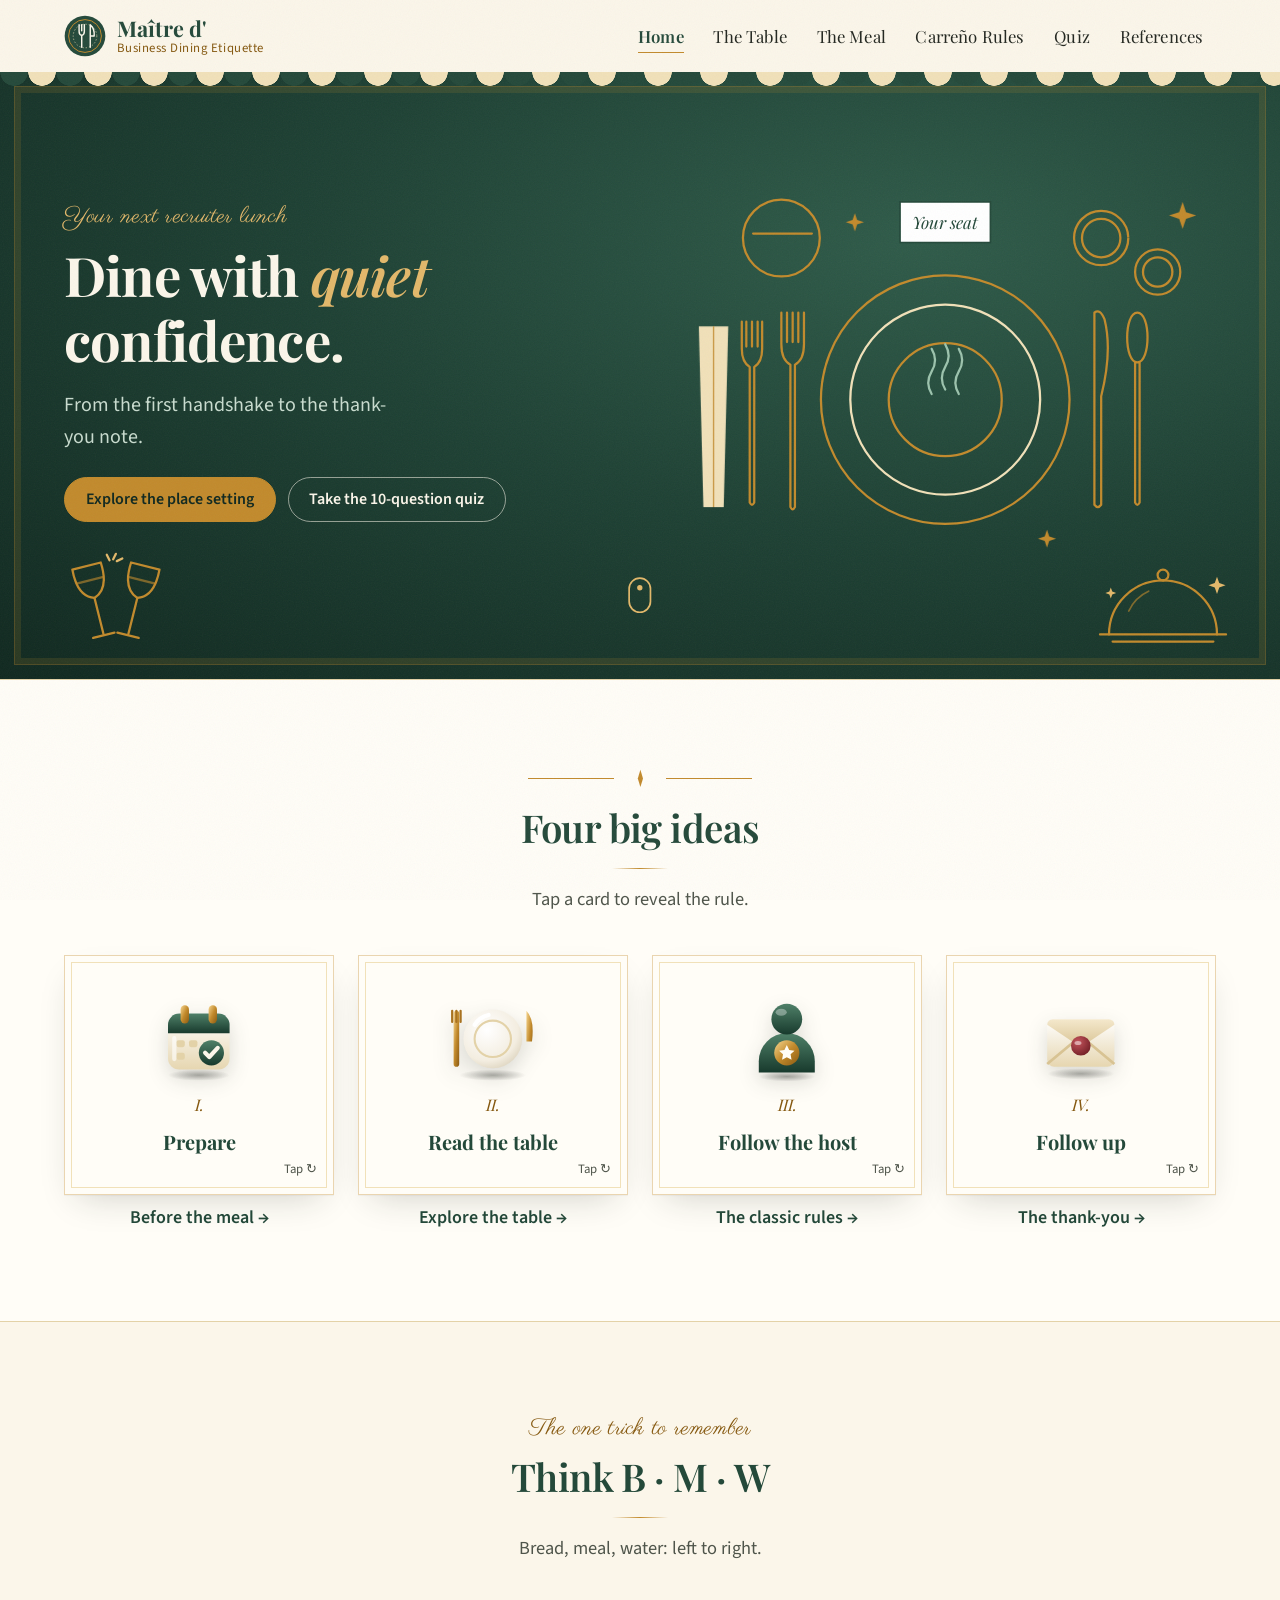
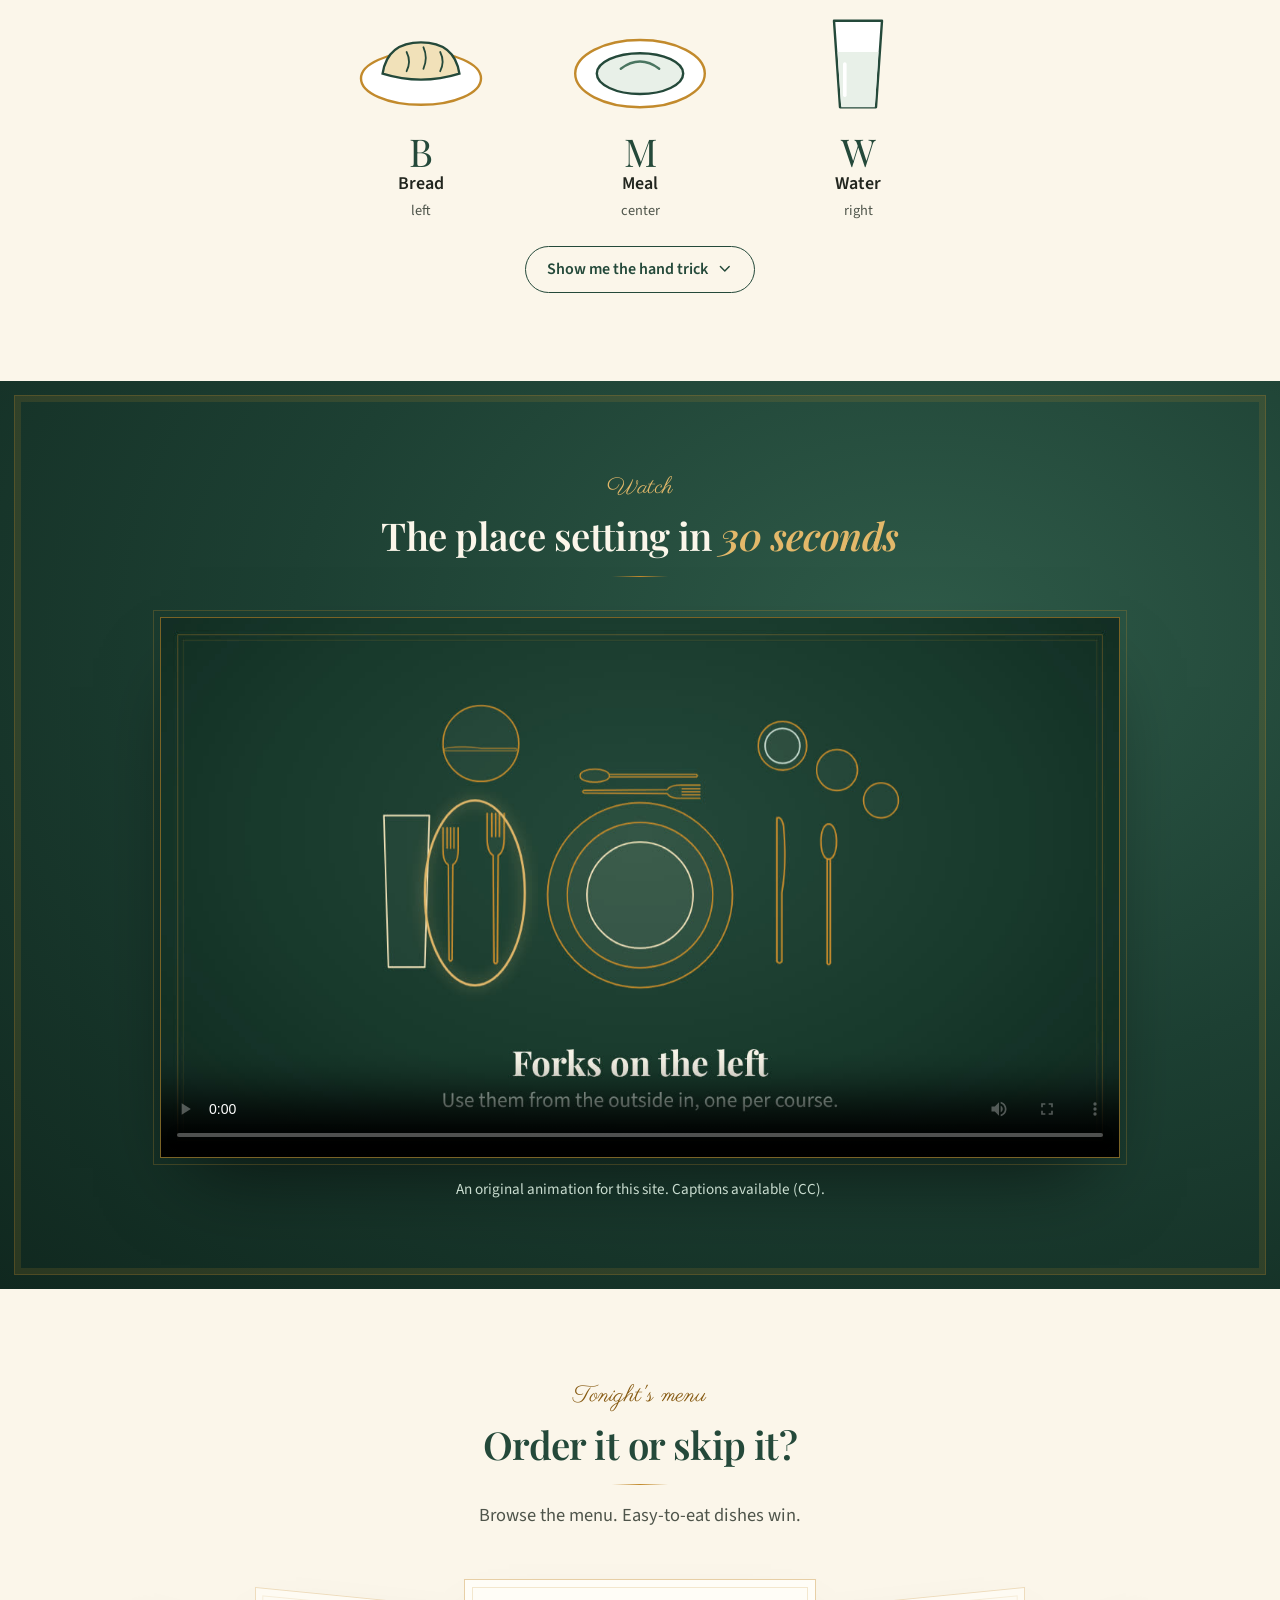
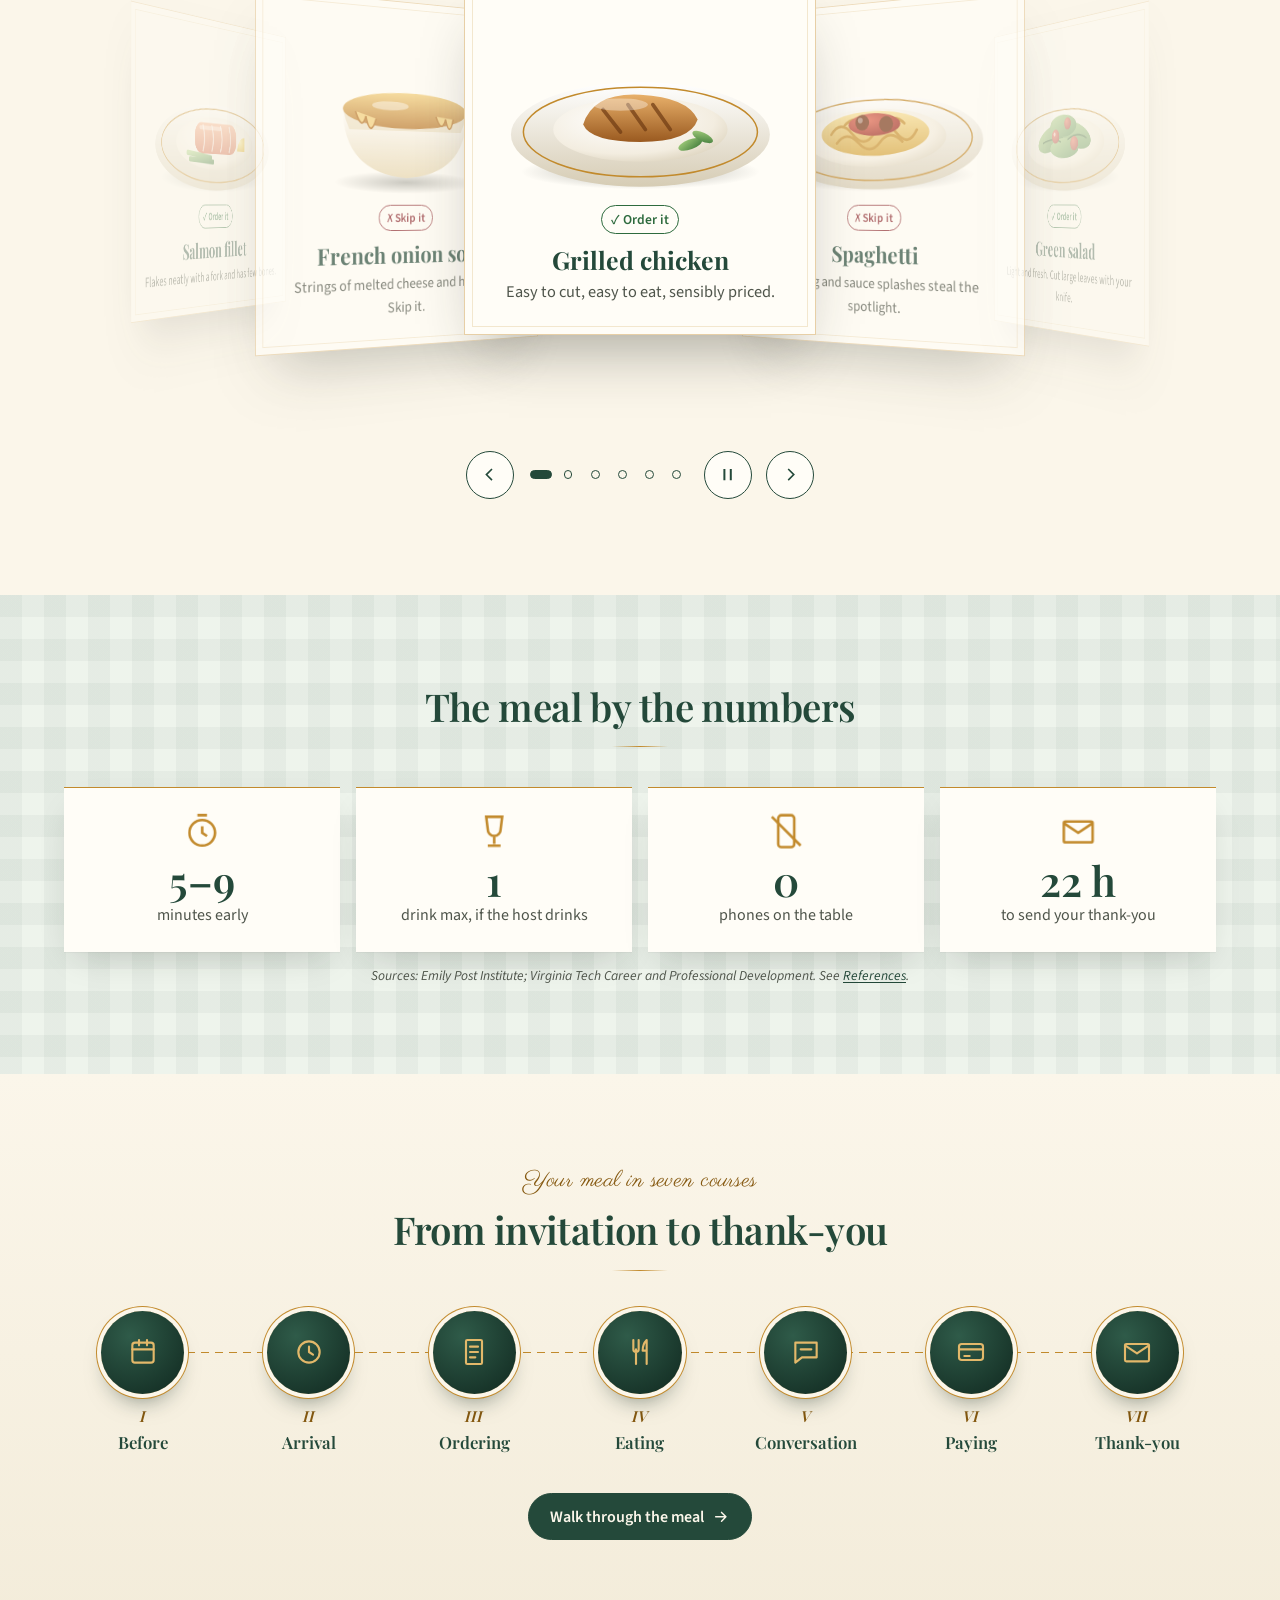
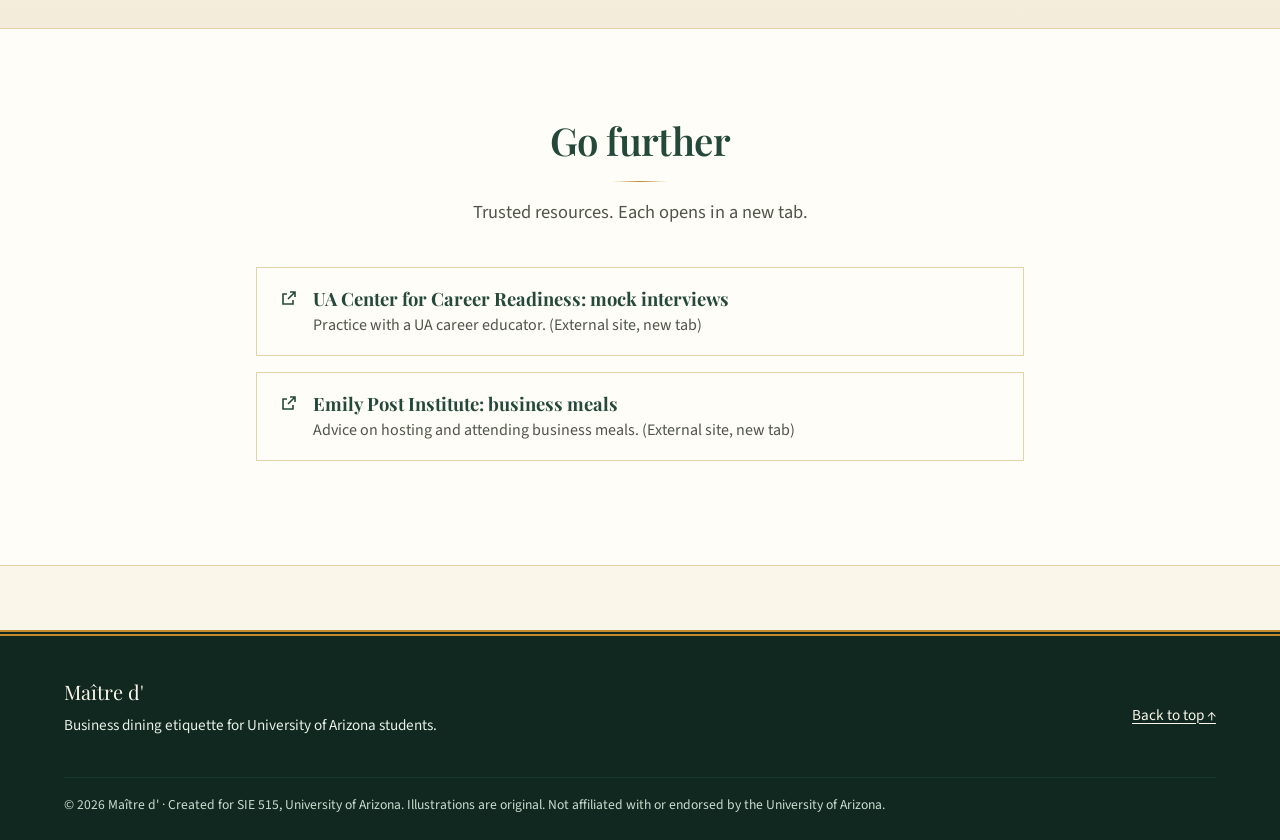
==== commit 6958d1fc: "Refine visuals: brass line art, course medallions, illustrated cards - Replace croissant, baguette a" ====
--- a/index.html
+++ b/index.html
@@ -64,19 +64,14 @@
 </svg>
 
 <section class="hero" data-parallax>
-  <div class="garnish garnish--croissant" aria-hidden="true"><img src="assets/img/croissant.svg" alt=""></div>
-  <div class="garnish garnish--baguette" aria-hidden="true">
-    <svg viewBox="0 0 220 70"><g stroke="#85580f" stroke-width="3" stroke-linecap="round" stroke-linejoin="round">
-      <path d="M14 52Q6 40 20 30L180 8Q206 6 210 22Q212 36 196 42L36 64Q20 66 14 52Z" fill="#e2b45e"/>
-      <path d="M52 40l18-14M88 34l18-14M124 28l18-14M160 22l16-12" fill="none"/></g></svg>
-  </div>
-  <div class="garnish garnish--macarons" aria-hidden="true">
-    <svg viewBox="0 0 120 90"><g stroke="#22261f" stroke-width="2.5">
-      <g transform="translate(6 40)"><rect x="0" y="0" width="56" height="16" rx="8" fill="#b9d3a8"/><rect x="2" y="15" width="52" height="8" rx="4" fill="#fbf6ea"/><rect x="0" y="22" width="56" height="16" rx="8" fill="#b9d3a8"/></g>
-      <g transform="translate(58 30) rotate(12)"><rect x="0" y="0" width="56" height="16" rx="8" fill="#f1e1b9"/><rect x="2" y="15" width="52" height="8" rx="4" fill="#fbf6ea"/><rect x="0" y="22" width="56" height="16" rx="8" fill="#f1e1b9"/></g>
-    </g></svg>
-  </div>
-  <div class="wrap hero-grid">
+  <div class="garnish garnish--glasses" aria-hidden="true">
+    <svg viewBox="0 0 140 110"><g fill="none" stroke="#c28a2c" stroke-width="2.5" stroke-linecap="round" stroke-linejoin="round">
+      <g transform="rotate(-14 50 60)"><path d="M34 14h32q2 30-16 36q-18-6-16-36z"/><path d="M50 50v40M38 92h24"/><path d="M36 30h28" opacity=".6"/></g>
+      <g transform="rotate(14 92 60)"><path d="M76 14h32q2 30-16 36q-18-6-16-36z"/><path d="M92 50v40M80 92h24"/><path d="M78 30h28" opacity=".6"/></g>
+      <path d="M68 8l3-6M72 10l6-3M64 9l-3-6" stroke="#e3b86a"/></g></svg>
+  </div>
+  <div class="garnish garnish--cloche" aria-hidden="true"><img src="assets/img/cloche.svg" alt=""></div>
+<div class="wrap hero-grid">
     <div>
       <span class="kicker">Your next <span class="rotator"><span>recruiter lunch</span><span>interview dinner</span><span>networking banquet</span><span>career-fair dinner</span></span></span>
       <h1>Dine with <em>quiet</em> confidence.</h1>
@@ -234,7 +229,7 @@
     </div>
 
     <div class="center" style="margin-top: var(--space-3);">
-      <button class="btn btn--ghost" type="button" id="hands-btn" aria-pressed="false" aria-controls="hands">✋ Show me the hand trick</button>
+      <button class="btn btn--ghost" type="button" id="hands-btn" aria-pressed="false" aria-controls="hands"><span class="hb-text">Show me the hand trick</span><svg class="hb-arrow" viewBox="0 0 24 24" aria-hidden="true"><path d="M6 9l6 6 6-6" fill="none" stroke="currentColor" stroke-width="2" stroke-linecap="round" stroke-linejoin="round"/></svg></button>
     </div>
     <div class="hands" id="hands" hidden>
       <div class="hand">
@@ -362,22 +357,23 @@
   </div>
 </section>
 
-<section class="section" aria-labelledby="courses-title">
+<section class="section section--courses" aria-labelledby="courses-title">
   <div class="wrap">
     <div class="section-head center">
       <span class="kicker">Your meal in seven courses</span>
       <h2 id="courses-title">From invitation to thank-you</h2>
     </div>
-    <div class="rail-anim">
-      <ol class="rail">
-        <li><a href="behavior.html#before">Before</a></li>
-        <li><a href="behavior.html#arrival">Arrival</a></li>
-        <li><a href="behavior.html#ordering">Ordering</a></li>
-        <li><a href="behavior.html#eating">Eating</a></li>
-        <li><a href="behavior.html#conversation">Conversation</a></li>
-        <li><a href="behavior.html#paying">Paying</a></li>
-        <li><a href="behavior.html#thanks">Thank-you</a></li>
-      </ol>
+    <ol class="courses reveal-stagger">
+        <li><a class="course" href="behavior.html#before"><span class="course-medal"><svg viewBox="0 0 24 24" aria-hidden="true" fill="none" stroke="currentColor" stroke-width="1.6" stroke-linecap="round" stroke-linejoin="round"><rect x="4" y="5" width="16" height="15" rx="2"/><path d="M4 10h16M9 3v4M15 3v4"/></svg></span><span class="course-num">I</span><span class="course-name">Before</span></a></li>
+        <li><a class="course" href="behavior.html#arrival"><span class="course-medal"><svg viewBox="0 0 24 24" aria-hidden="true" fill="none" stroke="currentColor" stroke-width="1.6" stroke-linecap="round" stroke-linejoin="round"><circle cx="12" cy="12" r="8"/><path d="M12 8v4l3 2"/></svg></span><span class="course-num">II</span><span class="course-name">Arrival</span></a></li>
+        <li><a class="course" href="behavior.html#ordering"><span class="course-medal"><svg viewBox="0 0 24 24" aria-hidden="true" fill="none" stroke="currentColor" stroke-width="1.6" stroke-linecap="round" stroke-linejoin="round"><rect x="6" y="3" width="12" height="18" rx="1"/><path d="M9 8h6M9 12h6M9 16h4"/></svg></span><span class="course-num">III</span><span class="course-name">Ordering</span></a></li>
+        <li><a class="course" href="behavior.html#eating"><span class="course-medal"><svg viewBox="0 0 24 24" aria-hidden="true" fill="none" stroke="currentColor" stroke-width="1.6" stroke-linecap="round" stroke-linejoin="round"><path d="M7 3v7a2 2 0 0 0 4 0V3M9 10v11M17 21V3c-2 2-3 5-3 8h3"/></svg></span><span class="course-num">IV</span><span class="course-name">Eating</span></a></li>
+        <li><a class="course" href="behavior.html#conversation"><span class="course-medal"><svg viewBox="0 0 24 24" aria-hidden="true" fill="none" stroke="currentColor" stroke-width="1.6" stroke-linecap="round" stroke-linejoin="round"><path d="M4 5h16v11H9l-5 4z"/><path d="M8 10h8"/></svg></span><span class="course-num">V</span><span class="course-name">Conversation</span></a></li>
+        <li><a class="course" href="behavior.html#paying"><span class="course-medal"><svg viewBox="0 0 24 24" aria-hidden="true" fill="none" stroke="currentColor" stroke-width="1.6" stroke-linecap="round" stroke-linejoin="round"><rect x="3" y="6" width="18" height="12" rx="2"/><path d="M3 10h18M7 15h4"/></svg></span><span class="course-num">VI</span><span class="course-name">Paying</span></a></li>
+        <li><a class="course" href="behavior.html#thanks"><span class="course-medal"><svg viewBox="0 0 24 24" aria-hidden="true" fill="none" stroke="currentColor" stroke-width="1.6" stroke-linecap="round" stroke-linejoin="round"><rect x="3" y="6" width="18" height="13" rx="1"/><path d="M3 7l9 6 9-6"/></svg></span><span class="course-num">VII</span><span class="course-name">Thank-you</span></a></li>
+    </ol>
+    <div class="btn-row" style="justify-content:center; margin-top: var(--space-4);">
+      <a class="btn" href="behavior.html">Walk through the meal <svg class="btn-arrow" viewBox="0 0 24 24" aria-hidden="true"><path d="M5 12h14M13 6l6 6-6 6" fill="none" stroke="currentColor" stroke-width="2" stroke-linecap="round" stroke-linejoin="round"/></svg></a>
     </div>
   </div>
 </section>
@@ -413,16 +409,6 @@
         <p class="footer-brand">Maître d'</p>
         <p>Business dining etiquette for University of Arizona students.</p>
       </div>
-      <nav aria-label="Footer">
-        <ul class="footer-links">
-          <li><a href="index.html">Home</a></li>
-          <li><a href="table.html">The Table</a></li>
-          <li><a href="behavior.html">The Meal</a></li>
-          <li><a href="carreno.html">Carreño Rules</a></li>
-          <li><a href="quiz.html">Quiz</a></li>
-          <li><a href="references.html">References</a></li>
-        </ul>
-      </nav>
       <a class="to-top" href="#top">Back to top ↑</a>
     </div>
     <p class="footer-small">© <span data-year>2026</span> Maître d' · Created for SIE 515, University of Arizona. Illustrations are original. Not affiliated with or endorsed by the University of Arizona.</p>
--- a/assets/css/style.css
+++ b/assets/css/style.css
@@ -1050,20 +1050,16 @@
 .hotspot { background: var(--green); border-color: var(--dijon-200); }
 .hotspot:hover, .hotspot[aria-pressed="true"] { background: var(--dijon-text); }
 
-/* French garnish: floating croissant, baguette, macarons in the home hero */
+/* Brass line-art garnish in the home hero */
 .garnish { position: absolute; z-index: 0; color: var(--dijon); }
 .garnish svg, .garnish img { display: block; width: 100%; height: auto; }
-.garnish--croissant { width: 5.5rem; top: 1.5rem; left: 44%; animation: floatY 6s ease-in-out infinite; }
-.garnish--baguette { width: 11rem; bottom: .5rem; left: 6%; animation: floatY 7s ease-in-out infinite reverse; }
-.garnish--macarons { width: 6rem; bottom: 1.5rem; right: 3%; animation: floatY 5s ease-in-out infinite; }
 .hero .wrap { position: relative; z-index: 1; }
-@media (max-width: 860px) { .garnish--croissant { left: auto; right: 4%; top: .5rem; width: 4rem; } .garnish--baguette, .garnish--macarons { display: none; } }
-
-/* inner-page heroes get a floating croissant on the right */
+
+/* inner-page heroes get a floating brass cloche on the right */
 .page-hero { position: relative; overflow: hidden; }
 .page-hero::after {
   content: ""; position: absolute; right: 6%; top: 50%; width: 9rem; height: 6rem; margin-top: -3rem;
-  background: url("../img/croissant.svg") center / contain no-repeat; opacity: .9;
+  background: url("../img/cloche.svg") center / contain no-repeat; opacity: .9;
   animation: floatY 6s ease-in-out infinite; pointer-events: none;
 }
 @media (max-width: 760px) { .page-hero::after { width: 5rem; height: 3.4rem; right: 4%; top: 1.4rem; margin-top: 0; opacity: .6; } }
@@ -1303,3 +1299,58 @@
 }
 .carousel { overflow-x: clip; padding-bottom: .5rem; }
 @supports not (overflow-x: clip) { .carousel { overflow: hidden; } }
+
+/* =========================================================
+   v5 — refinements
+   ========================================================= */
+/* hero garnish: brass line art only */
+.garnish--glasses { width: 8rem; bottom: 1.6rem; left: 4%; animation: floatY 7s ease-in-out infinite; }
+.garnish--cloche { width: 9rem; bottom: 1.4rem; right: 3.5%; animation: floatY 6s ease-in-out infinite reverse; }
+@media (max-width: 860px) { .garnish--glasses, .garnish--cloche { display: none; } }
+
+/* hand-trick button with a chevron */
+.hb-arrow { width: 1.1rem; height: 1.1rem; transition: transform .35s ease; }
+#hands-btn[aria-pressed="true"] .hb-arrow { transform: rotate(180deg); }
+.btn-arrow { width: 1.1rem; height: 1.1rem; transition: transform .3s ease; }
+.btn:hover .btn-arrow { transform: translateX(4px); }
+
+/* seven courses: brass medallions on a line */
+.section--courses { background: linear-gradient(180deg, var(--creme), #f3ecda); }
+.courses {
+  list-style: none; margin: 0; padding: 0; position: relative;
+  display: grid; gap: 1.2rem .5rem; grid-template-columns: repeat(7, 1fr);
+}
+.courses::before {
+  content: ""; position: absolute; left: 7%; right: 7%; top: 2.6rem; height: 1px;
+  background: repeating-linear-gradient(90deg, var(--dijon) 0 8px, transparent 8px 14px);
+}
+.courses li { margin: 0; }
+.course { display: flex; flex-direction: column; align-items: center; gap: .35rem; text-decoration: none; color: var(--ink); text-align: center; }
+.course-medal {
+  position: relative; width: 5.2rem; height: 5.2rem; border-radius: 50%; display: grid; place-items: center;
+  background: radial-gradient(circle at 35% 30%, #2f5b49, #10281f); color: var(--brass-light);
+  box-shadow: 0 0 0 4px var(--creme), 0 0 0 5px var(--dijon), 0 14px 24px -10px rgba(16,40,31,.6);
+  transition: transform .45s cubic-bezier(.3,1.6,.5,1), box-shadow .3s;
+}
+.course-medal svg { width: 2rem; height: 2rem; }
+.course-num { font: italic 600 .95rem var(--font-display); color: var(--dijon-text); margin-top: .4rem; }
+.course-name { font: 600 1.05rem var(--font-display); color: var(--green); }
+.course:hover .course-medal { transform: translateY(-6px) rotate(-8deg) scale(1.06); box-shadow: 0 0 0 4px var(--creme), 0 0 0 5px var(--dijon), 0 22px 30px -12px rgba(16,40,31,.7); }
+.course:hover .course-name { color: var(--green-900); text-decoration: underline; text-decoration-color: var(--dijon); text-underline-offset: .25em; }
+@media (max-width: 900px) {
+  .courses { grid-template-columns: repeat(4, 1fr); }
+  .courses::before { display: none; }
+}
+@media (max-width: 520px) { .courses { grid-template-columns: repeat(2, 1fr); } }
+
+/* illustrated flip-card fronts */
+.flip-front.has-art { align-items: flex-start; }
+.flip-art { width: 5.6rem; height: 5.6rem; overflow: visible; filter: drop-shadow(0 6px 8px rgba(34,38,31,.15)); margin-bottom: .2rem; transition: transform .6s cubic-bezier(.3,1.4,.5,1); }
+.flip:has(.has-art) { min-height: 18rem; }
+.flip:has(.has-art) .flip-btn { min-height: 18rem; }
+@media (hover: hover) and (prefers-reduced-motion: no-preference) {
+  .flip:hover .flip-art { transform: perspective(500px) rotateY(-20deg) rotateX(8deg) translateY(-4px) scale(1.08); }
+}
+
+/* footer without the link menu */
+.footer-grid { grid-template-columns: 1fr auto !important; align-items: center; }
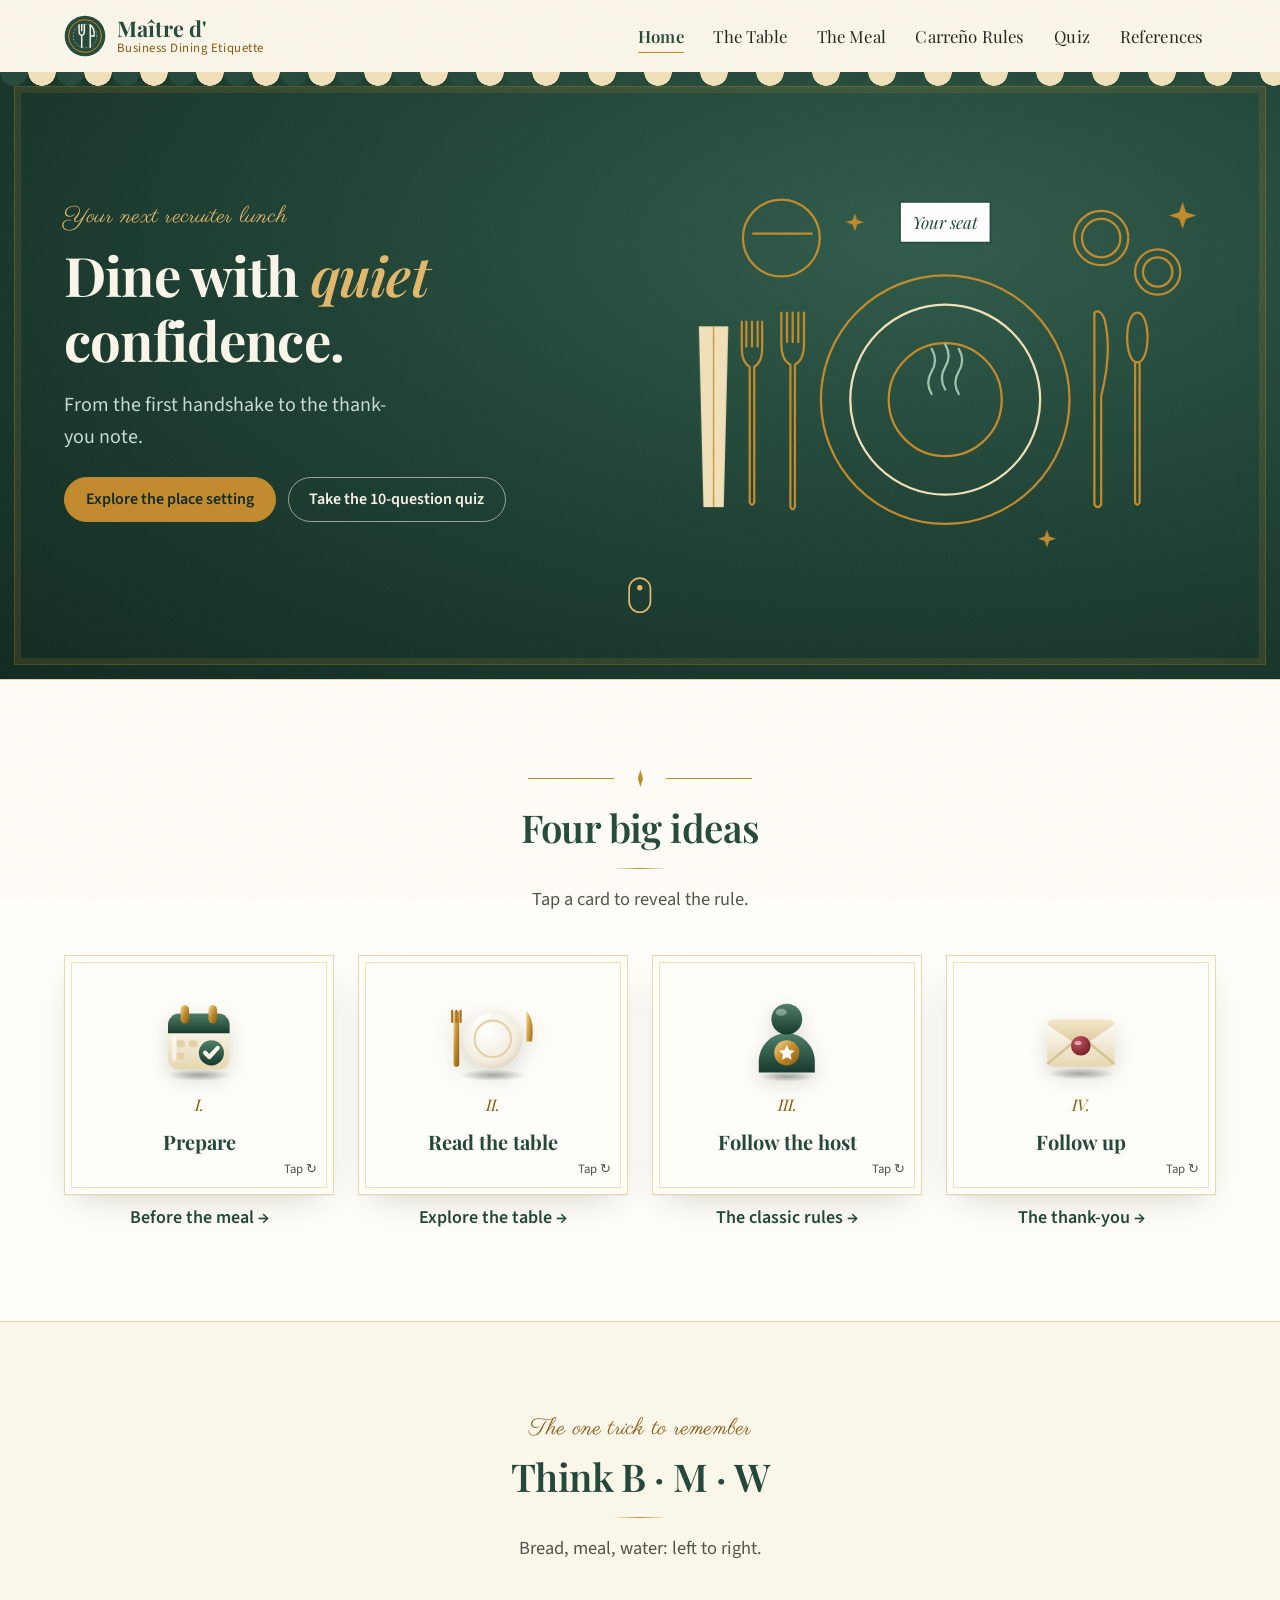
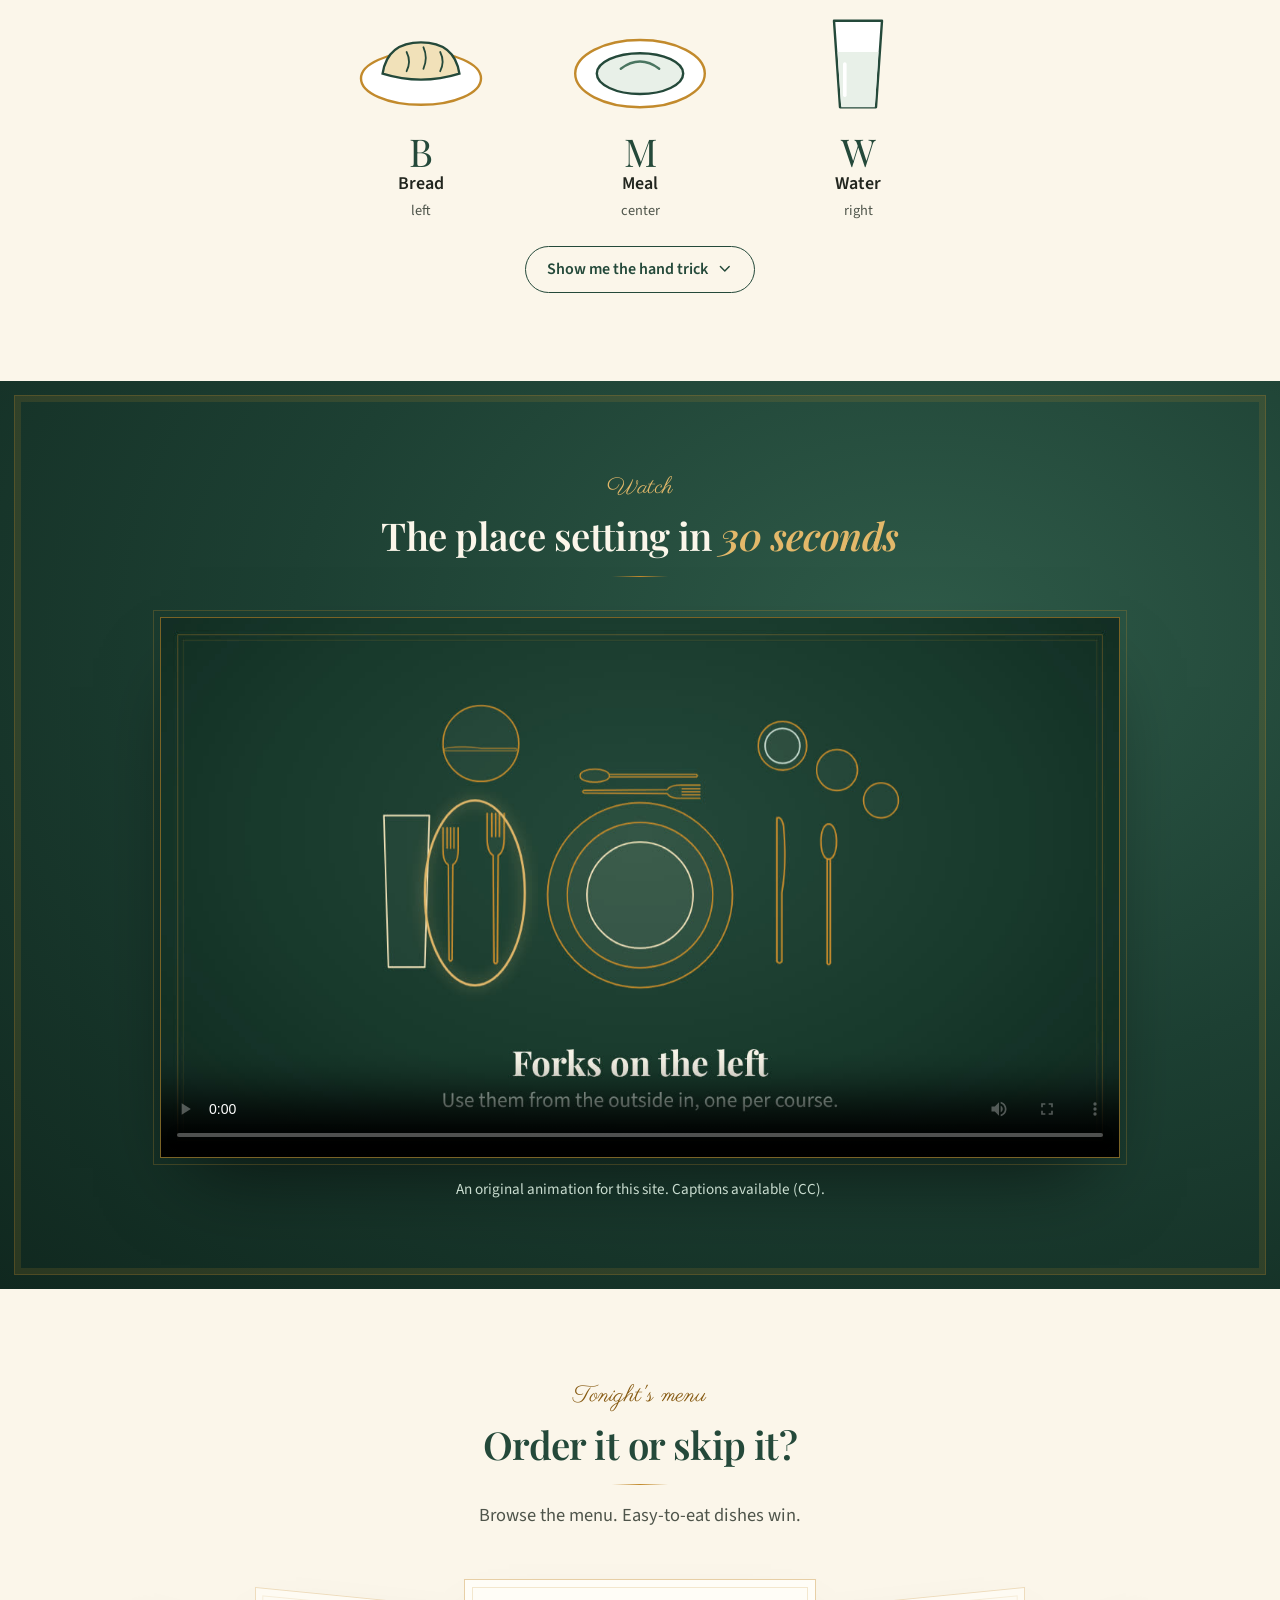
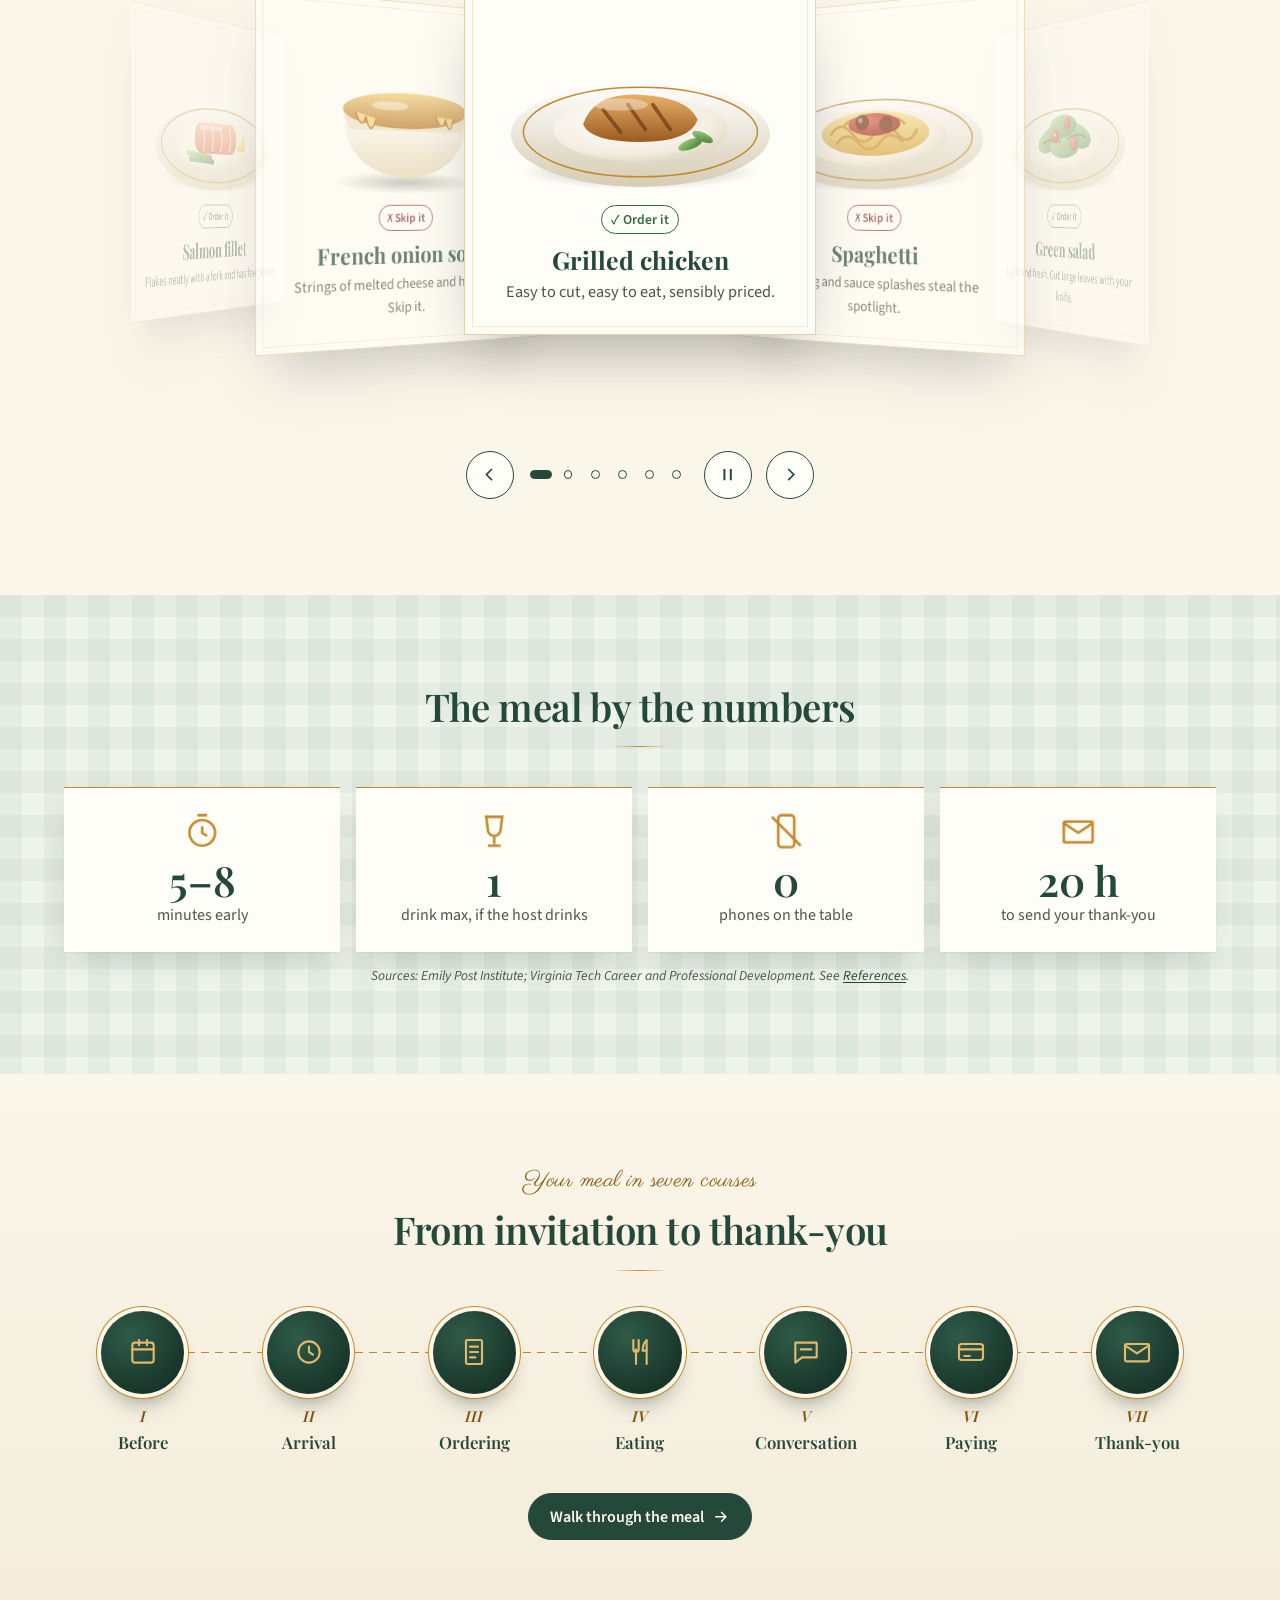
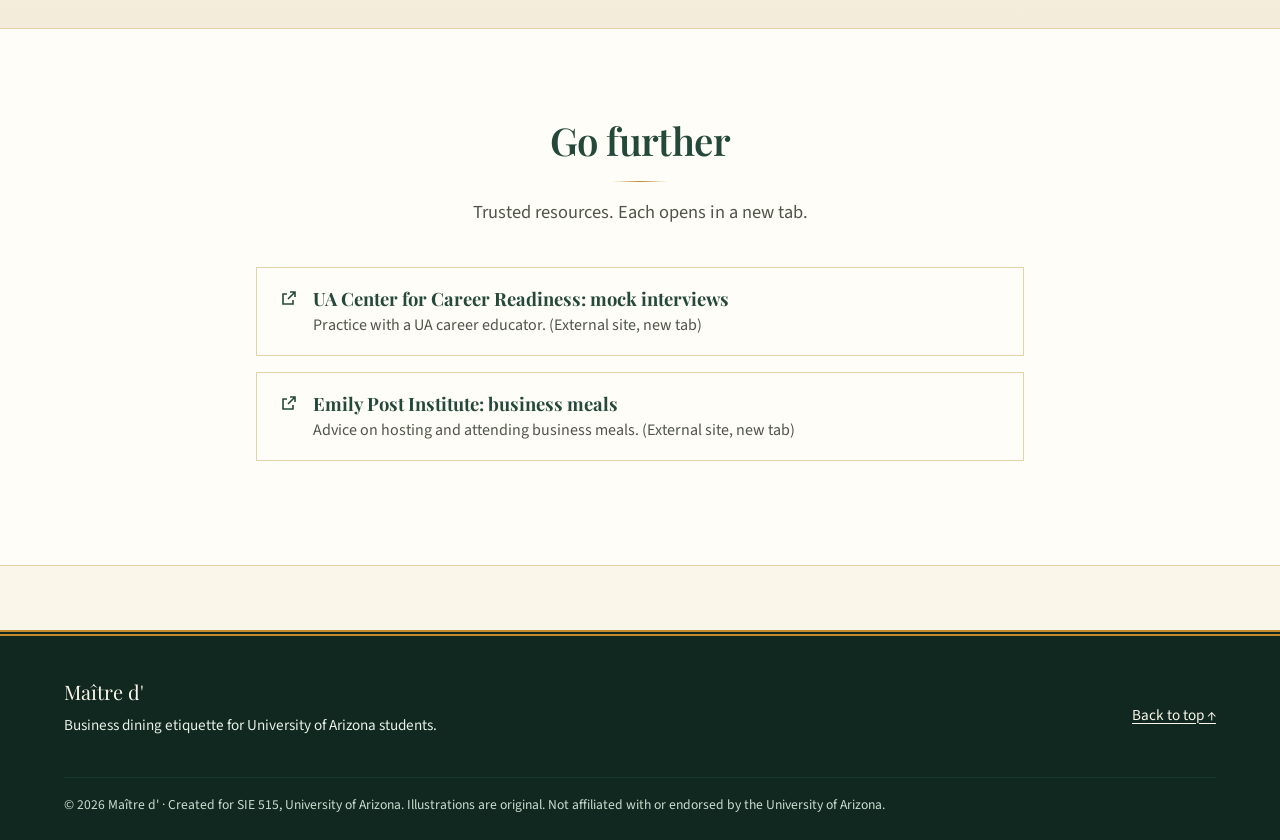
==== commit ceaff9ea: "Remove the wine-glass and cloche garnish from the Home hero Co-Authored-By: Claude Opus 5.5 <noreply" ====
--- a/index.html
+++ b/index.html
@@ -64,13 +64,6 @@
 </svg>
 
 <section class="hero" data-parallax>
-  <div class="garnish garnish--glasses" aria-hidden="true">
-    <svg viewBox="0 0 140 110"><g fill="none" stroke="#c28a2c" stroke-width="2.5" stroke-linecap="round" stroke-linejoin="round">
-      <g transform="rotate(-14 50 60)"><path d="M34 14h32q2 30-16 36q-18-6-16-36z"/><path d="M50 50v40M38 92h24"/><path d="M36 30h28" opacity=".6"/></g>
-      <g transform="rotate(14 92 60)"><path d="M76 14h32q2 30-16 36q-18-6-16-36z"/><path d="M92 50v40M80 92h24"/><path d="M78 30h28" opacity=".6"/></g>
-      <path d="M68 8l3-6M72 10l6-3M64 9l-3-6" stroke="#e3b86a"/></g></svg>
-  </div>
-  <div class="garnish garnish--cloche" aria-hidden="true"><img src="assets/img/cloche.svg" alt=""></div>
 <div class="wrap hero-grid">
     <div>
       <span class="kicker">Your next <span class="rotator"><span>recruiter lunch</span><span>interview dinner</span><span>networking banquet</span><span>career-fair dinner</span></span></span>
--- a/assets/css/style.css
+++ b/assets/css/style.css
@@ -1304,9 +1304,6 @@
    v5 — refinements
    ========================================================= */
 /* hero garnish: brass line art only */
-.garnish--glasses { width: 8rem; bottom: 1.6rem; left: 4%; animation: floatY 7s ease-in-out infinite; }
-.garnish--cloche { width: 9rem; bottom: 1.4rem; right: 3.5%; animation: floatY 6s ease-in-out infinite reverse; }
-@media (max-width: 860px) { .garnish--glasses, .garnish--cloche { display: none; } }
 
 /* hand-trick button with a chevron */
 .hb-arrow { width: 1.1rem; height: 1.1rem; transition: transform .35s ease; }
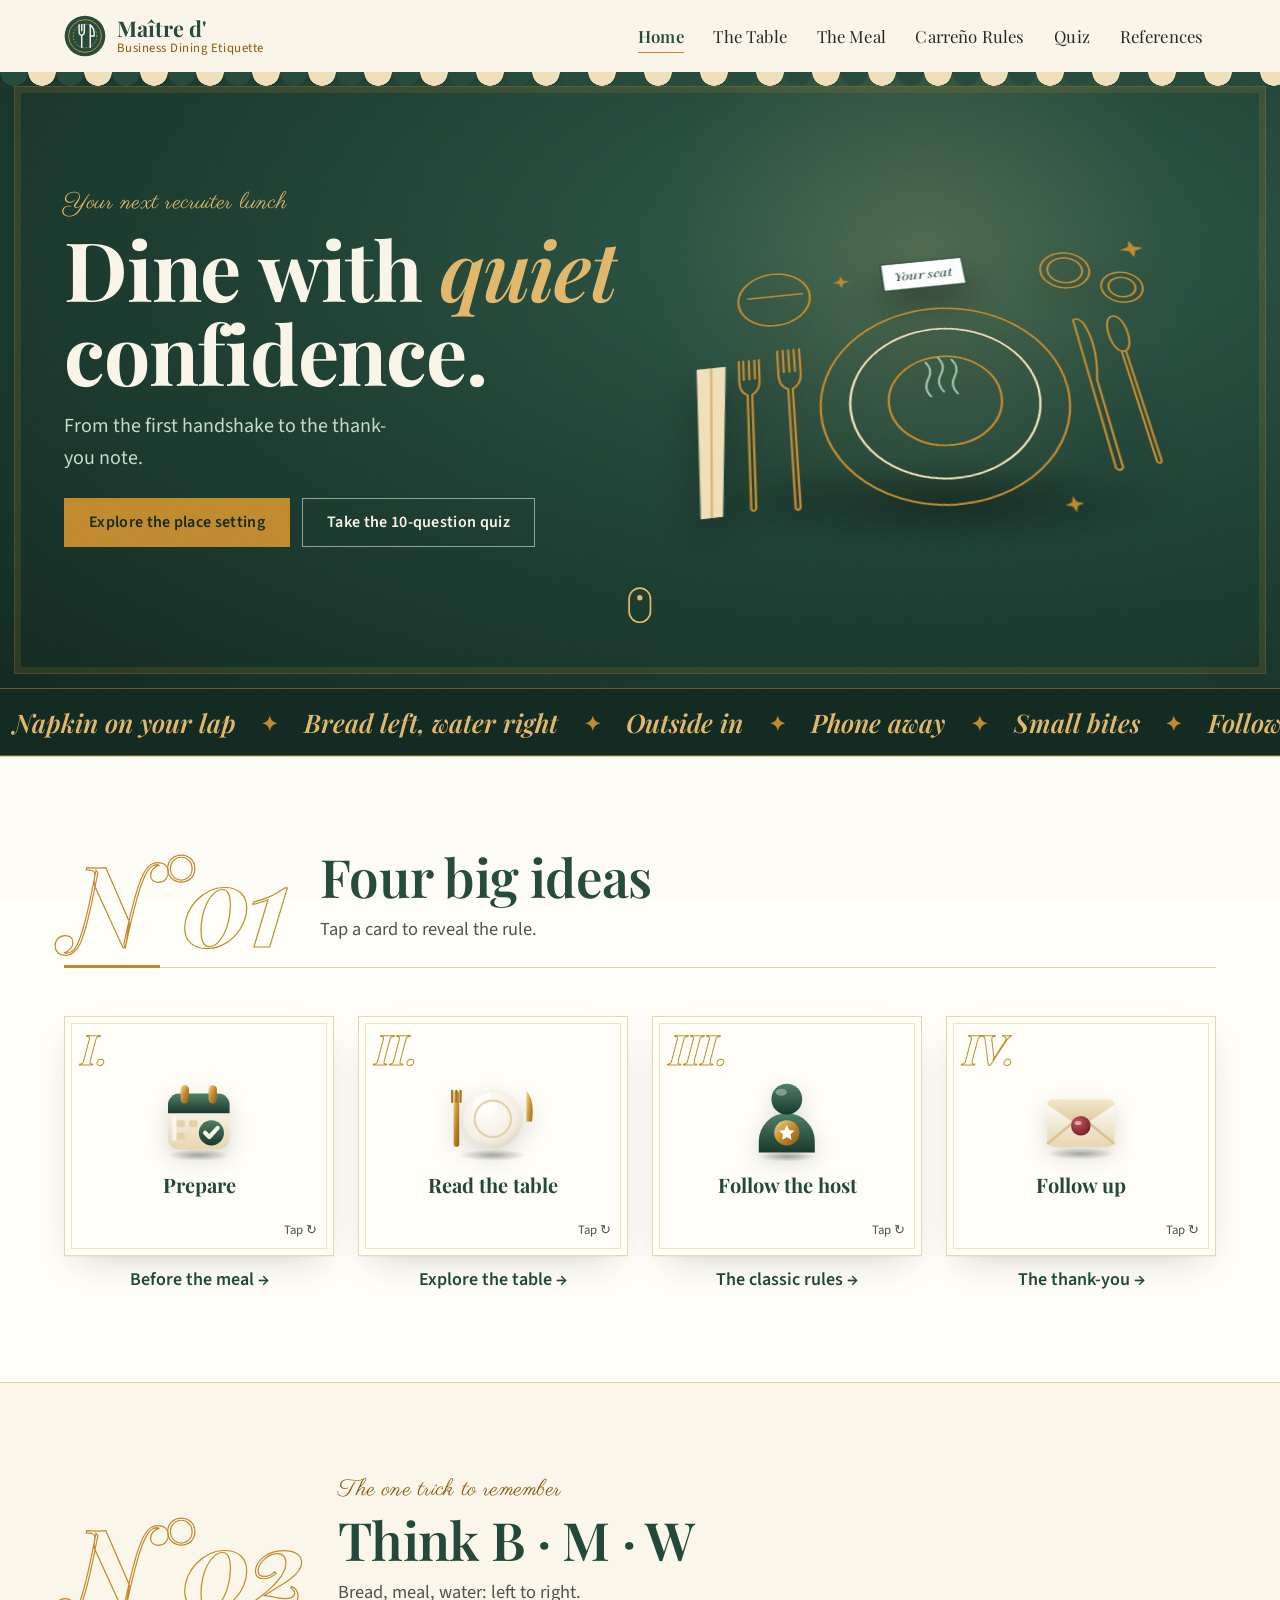
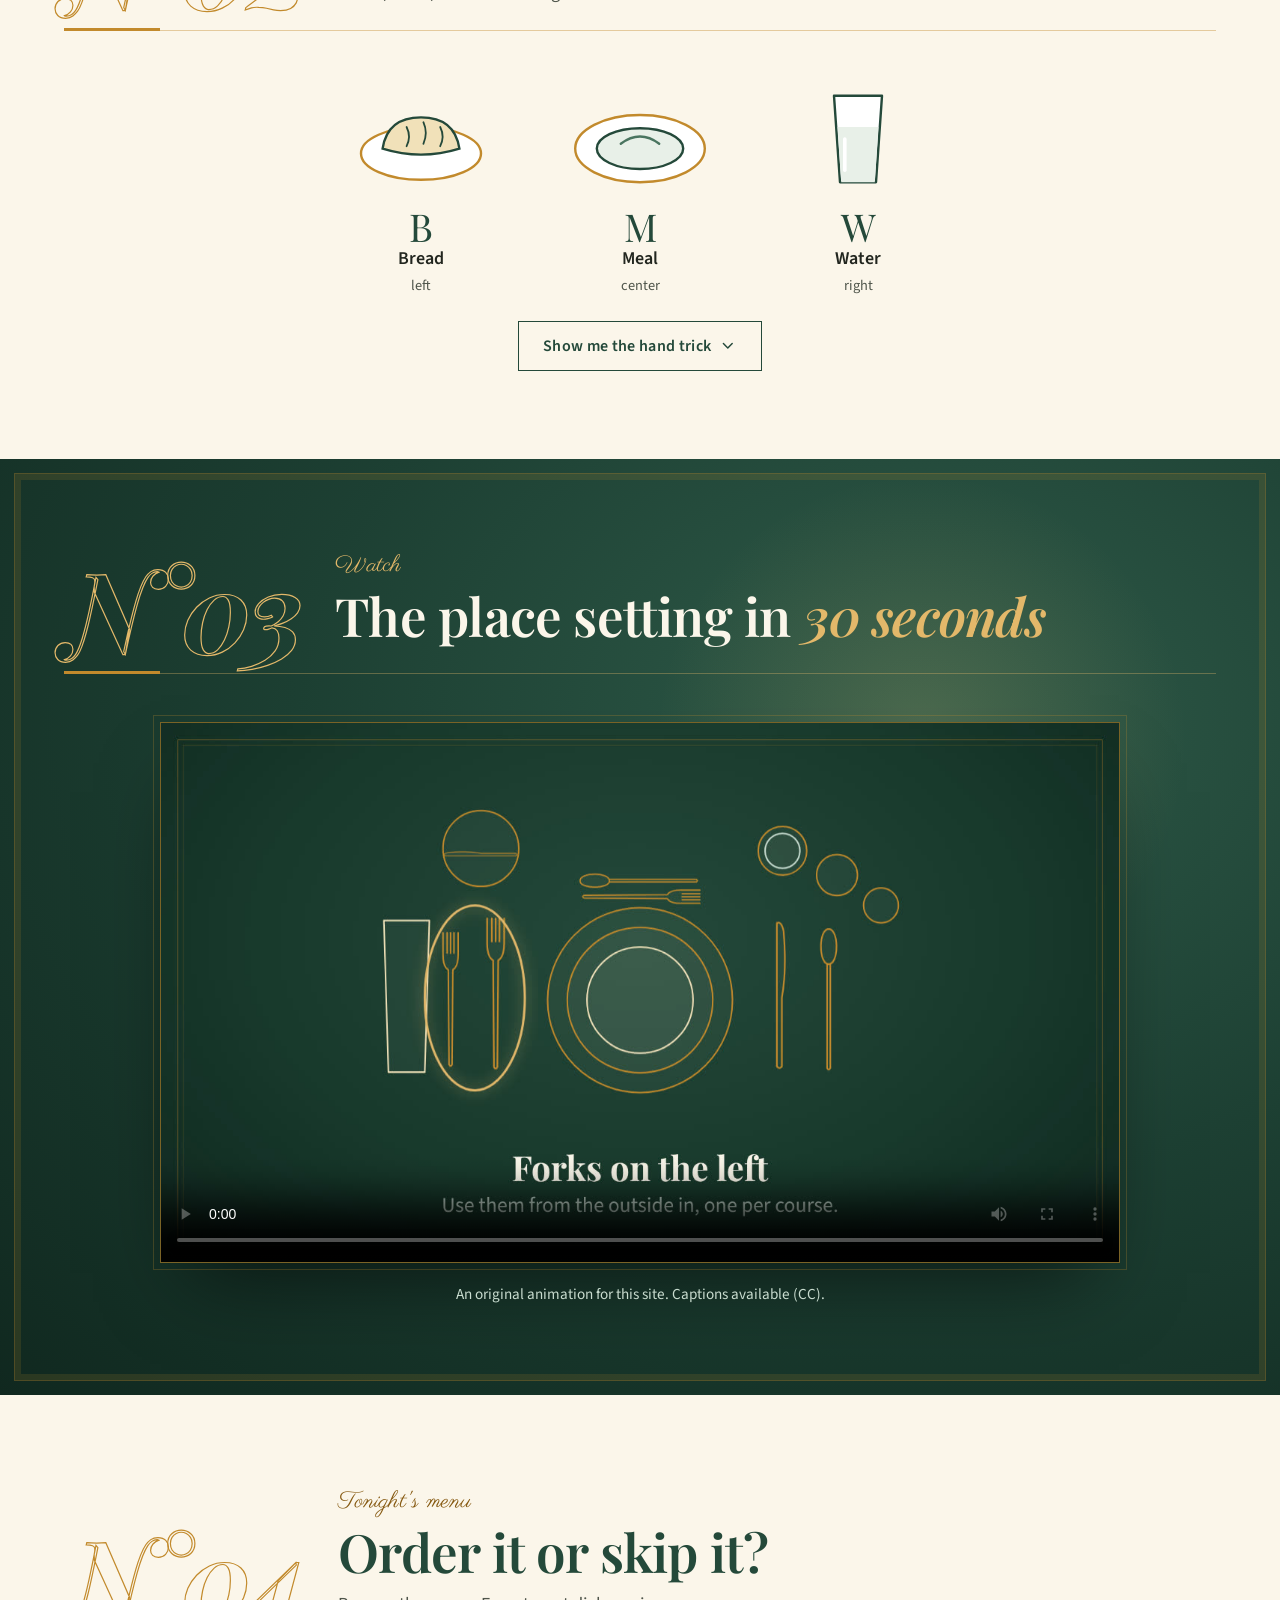
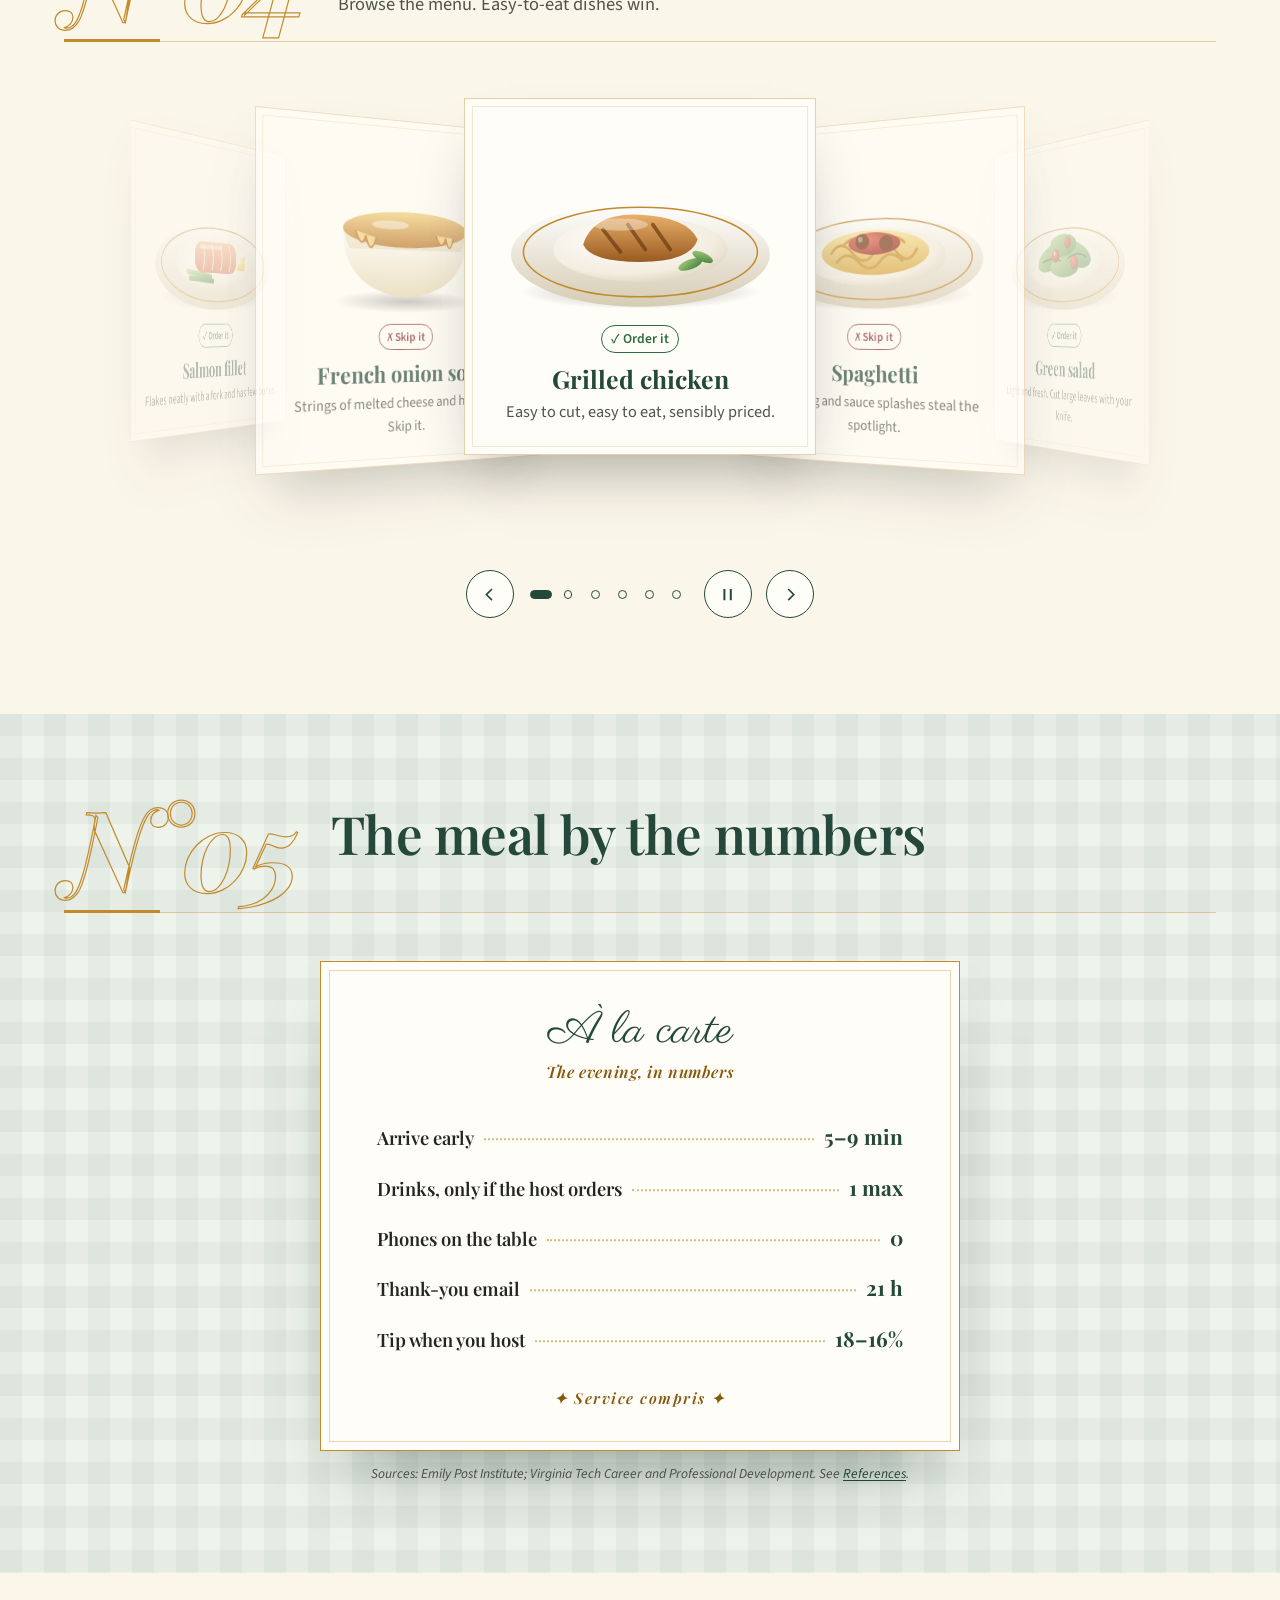
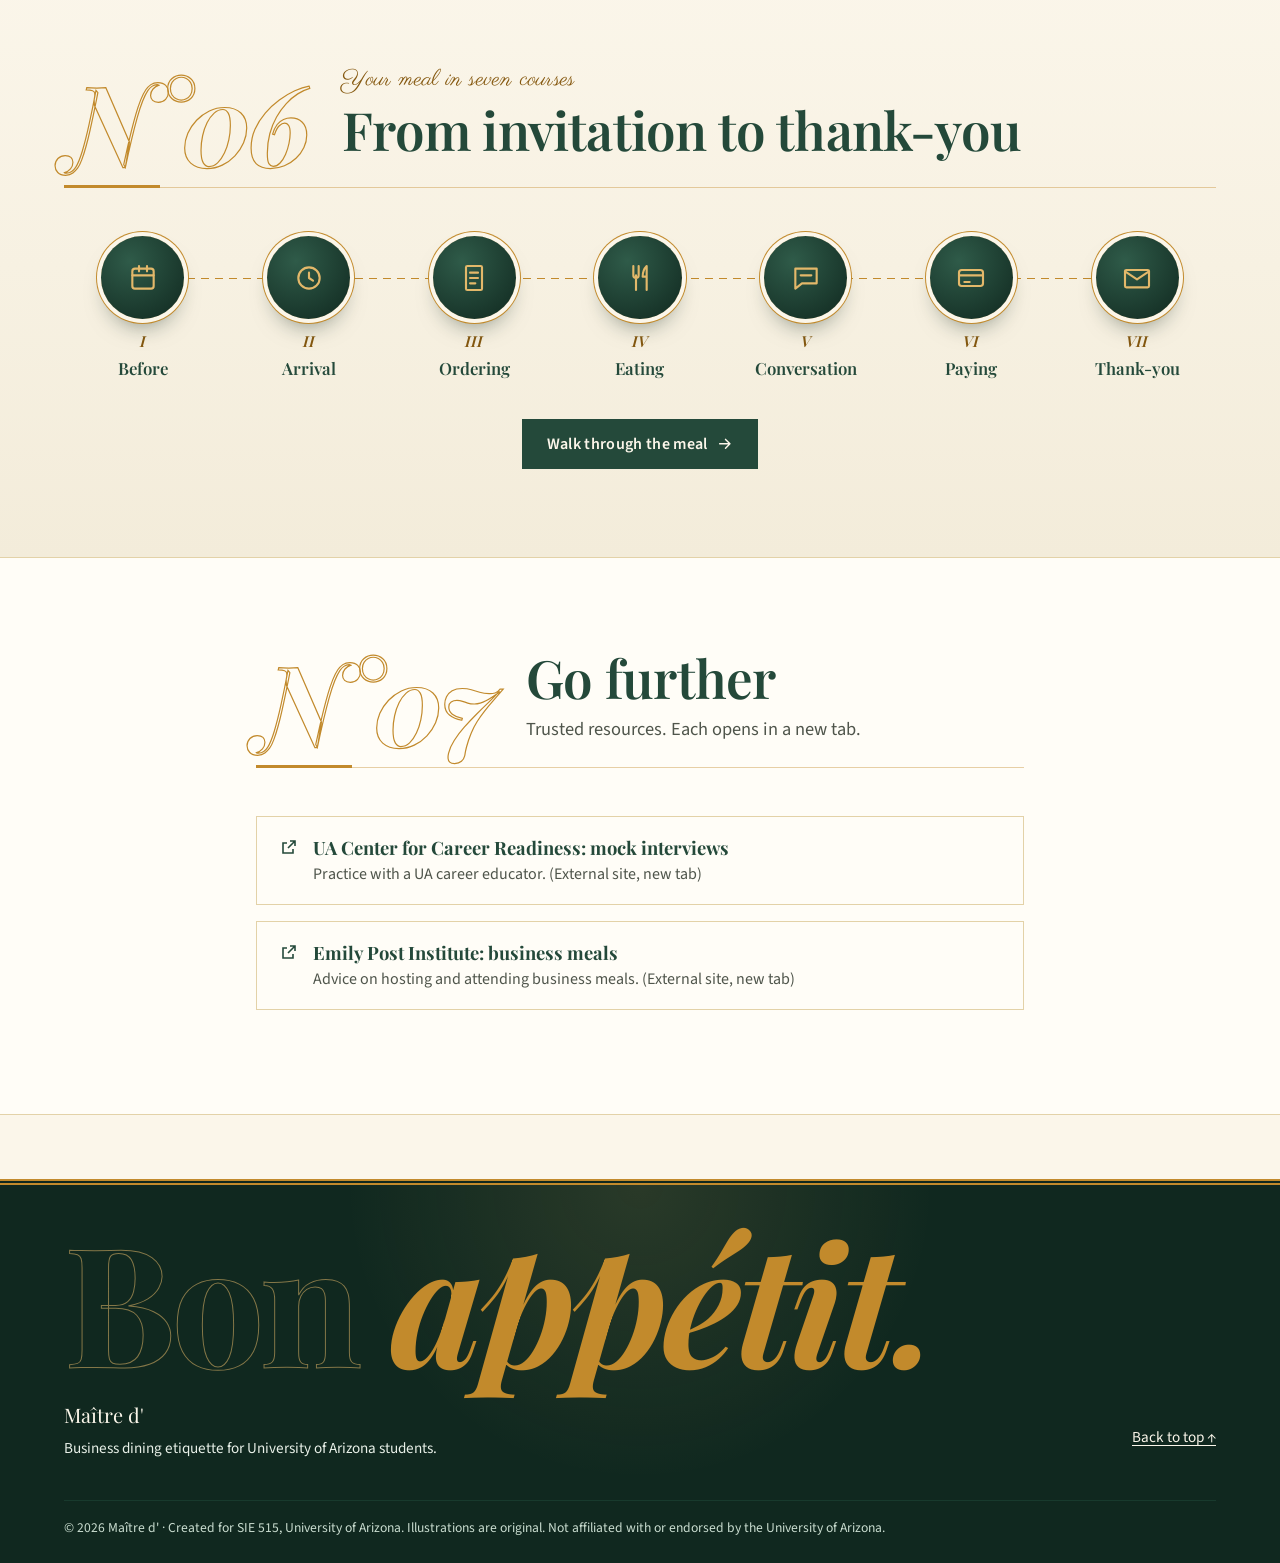
==== commit aa06c3cf: "Give the site a signature identity and turn the quiz into a game - Editorial section heads with outl" ====
--- a/index.html
+++ b/index.html
@@ -75,6 +75,7 @@
       </div>
     </div>
 
+    <div class="table3d" id="table3d">
     <svg class="hero-art draw" viewBox="0 0 480 340" role="img" aria-labelledby="hero-title hero-desc">
       <title id="hero-title">Line drawing of a formal place setting</title>
       <desc id="hero-desc">Seen from above: a place card, a bread plate at upper left, two forks on the left, a steaming soup bowl on a dinner plate in the center, a knife and spoon on the right, and two glasses at upper right.</desc>
@@ -124,11 +125,16 @@
         </g>
       </g>
     </svg>
+    <span class="table3d-cloth" aria-hidden="true"></span>
+    </div>
   </div>
   <a class="scroll-cue" href="#ideas-title" aria-label="Scroll to the four big ideas">
     <svg viewBox="0 0 24 36" aria-hidden="true" fill="none" stroke="currentColor" stroke-width="1.6"><rect x="2" y="2" width="20" height="32" rx="10"/><circle class="dot" cx="12" cy="11" r="2.5" fill="currentColor" stroke="none"/></svg>
   </a>
 </section>
+
+<div class="marquee" aria-hidden="true"><div class="marquee-track"><div class="marquee-row"><span>Napkin on your lap</span><span class="mq-star">✦</span><span>Bread left, water right</span><span class="mq-star">✦</span><span>Outside in</span><span class="mq-star">✦</span><span>Phone away</span><span class="mq-star">✦</span><span>Small bites</span><span class="mq-star">✦</span><span>Follow the host</span><span class="mq-star">✦</span><span>Thank-you within 24 h</span><span class="mq-star">✦</span><span>Bon appétit</span><span class="mq-star">✦</span></div><div class="marquee-row"><span>Napkin on your lap</span><span class="mq-star">✦</span><span>Bread left, water right</span><span class="mq-star">✦</span><span>Outside in</span><span class="mq-star">✦</span><span>Phone away</span><span class="mq-star">✦</span><span>Small bites</span><span class="mq-star">✦</span><span>Follow the host</span><span class="mq-star">✦</span><span>Thank-you within 24 h</span><span class="mq-star">✦</span><span>Bon appétit</span><span class="mq-star">✦</span></div></div></div>
+
 
 <section class="section section--paper" aria-labelledby="ideas-title">
   <div class="wrap">
@@ -328,23 +334,17 @@
     <div class="section-head center">
       <h2 id="numbers-title">The meal by the numbers</h2>
     </div>
-    <div class="stats reveal-stagger">
-      <div class="stat tilt">
-        <svg class="stat-icon" viewBox="0 0 24 24" aria-hidden="true" fill="none" stroke="currentColor" stroke-width="1.6"><circle cx="12" cy="13" r="8"/><path d="M12 9v4l3 2M9 2h6"/></svg>
-        <span class="stat-num"><span data-count="10" data-before="5–">5–10</span></span><span class="stat-label">minutes early</span>
-      </div>
-      <div class="stat tilt">
-        <svg class="stat-icon" viewBox="0 0 24 24" aria-hidden="true" fill="none" stroke="currentColor" stroke-width="1.6"><path d="M7 3h10l-1 8a4 4 0 0 1-8 0zM12 15v5M8 21h8"/></svg>
-        <span class="stat-num"><span data-count="1">1</span></span><span class="stat-label">drink max, if the host drinks</span>
-      </div>
-      <div class="stat tilt">
-        <svg class="stat-icon" viewBox="0 0 24 24" aria-hidden="true" fill="none" stroke="currentColor" stroke-width="1.6"><rect x="7" y="2" width="10" height="20" rx="2"/><path d="M3 3l18 18"/></svg>
-        <span class="stat-num">0</span><span class="stat-label">phones on the table</span>
-      </div>
-      <div class="stat tilt">
-        <svg class="stat-icon" viewBox="0 0 24 24" aria-hidden="true" fill="none" stroke="currentColor" stroke-width="1.6"><rect x="3" y="6" width="18" height="13" rx="1"/><path d="M3 7l9 6 9-6"/></svg>
-        <span class="stat-num"><span data-count="24" data-after=" h">24 h</span></span><span class="stat-label">to send your thank-you</span>
-      </div>
+    <div class="carte tilt reveal">
+      <p class="carte-title">À la carte</p>
+      <p class="carte-sub">The evening, in numbers</p>
+      <ul class="carte-list">
+          <li><span class="carte-item">Arrive early</span><span class="carte-dots" aria-hidden="true"></span><span class="carte-val"><span data-count="10" data-before="5–">5–10</span> min</span></li>
+          <li><span class="carte-item">Drinks, only if the host orders</span><span class="carte-dots" aria-hidden="true"></span><span class="carte-val"><span data-count="1">1</span> max</span></li>
+          <li><span class="carte-item">Phones on the table</span><span class="carte-dots" aria-hidden="true"></span><span class="carte-val">0</span></li>
+          <li><span class="carte-item">Thank-you email</span><span class="carte-dots" aria-hidden="true"></span><span class="carte-val"><span data-count="24">24</span> h</span></li>
+          <li><span class="carte-item">Tip when you host</span><span class="carte-dots" aria-hidden="true"></span><span class="carte-val"><span data-count="20" data-before="18–">18–20</span>%</span></li>
+      </ul>
+      <p class="carte-foot">✦ Service compris ✦</p>
     </div>
     <span class="source center">Sources: Emily Post Institute; Virginia Tech Career and Professional Development. See <a href="references.html">References</a>.</span>
   </div>
@@ -397,6 +397,7 @@
 
 <footer class="site-footer">
   <div class="wrap">
+    <p class="footer-mega" aria-hidden="true">Bon <em>appétit.</em></p>
     <div class="footer-grid">
       <div>
         <p class="footer-brand">Maître d'</p>
--- a/assets/css/style.css
+++ b/assets/css/style.css
@@ -1351,3 +1351,240 @@
 
 /* footer without the link menu */
 .footer-grid { grid-template-columns: 1fr auto !important; align-items: center; }
+
+/* =========================================================
+   v6 — signature identity: editorial menu, candlelight, Le Service
+   ========================================================= */
+
+/* ---- Editorial section heads with outlined "N°" numerals ---- */
+main { counter-reset: sec; }
+.section-head, .section-head.center {
+  display: grid; grid-template-columns: auto 1fr; column-gap: clamp(1rem, 3vw, 2.2rem); align-items: end;
+  text-align: left; padding-bottom: 1.4rem; margin-bottom: 3rem; border-bottom: 1px solid rgba(194,138,44,.4);
+  position: relative;
+}
+.section-head::before {
+  counter-increment: sec; content: "N°" counter(sec, decimal-leading-zero);
+  grid-row: 1 / span 4; align-self: end;
+  font: italic 700 clamp(3.6rem, 9vw, 7rem)/.78 var(--font-display); letter-spacing: -.04em;
+  color: transparent; -webkit-text-stroke: 1.2px var(--dijon);
+}
+.section-head > * { grid-column: 2; }
+.section-head .ornament { display: none; }
+.section-head.center h2::after { display: none; }
+.section-head h2 { font-size: clamp(2rem, 4.4vw, 3.3rem); margin-bottom: .2rem; }
+.section-head p, .center.section-head p { margin: .2rem 0 0; max-width: 46ch; }
+.section-head .kicker { margin-bottom: 0; }
+.section-head::after {
+  content: ""; position: absolute; left: 0; bottom: -1px; width: 6rem; height: 3px; background: var(--dijon);
+}
+.section--dark .section-head::before { -webkit-text-stroke-color: var(--brass-light); }
+.section--dark .section-head { border-bottom-color: rgba(227,184,106,.35); }
+@media (max-width: 560px) {
+  .section-head, .section-head.center { grid-template-columns: 1fr; }
+  .section-head::before { grid-row: auto; font-size: 3.4rem; margin-bottom: .3rem; }
+  .section-head > * { grid-column: 1; }
+}
+
+/* ---- Square buttons with a brass sweep ---- */
+.btn { border-radius: 0; isolation: isolate; letter-spacing: .02em; padding: .95rem 1.5rem; }
+.btn::after {
+  content: "" !important; position: absolute; inset: 0; left: 0; width: auto; z-index: -1;
+  background: var(--dijon); transform: scaleX(0); transform-origin: right; transition: transform .45s cubic-bezier(.7,0,.2,1);
+}
+.btn:hover::after { left: 0; transform: scaleX(1); transform-origin: left; }
+.btn:hover, .btn--ghost:hover { color: var(--green-900); background: var(--green); }
+.btn--ghost:hover { background: transparent; }
+.hero .btn:not(.btn--ghost)::after, .page-hero .btn:not(.btn--ghost)::after { background: var(--creme); }
+.btn:hover { transform: none; }
+
+/* ---- Brass cursor ring ---- */
+.cursor-ring, .cursor-dot { position: fixed; left: 0; top: 0; pointer-events: none; z-index: 2000; opacity: 0; transition: opacity .3s; }
+body.has-cursor .cursor-ring, body.has-cursor .cursor-dot { opacity: 1; }
+.cursor-ring {
+  width: 38px; height: 38px; margin: -19px 0 0 -19px; border-radius: 50%;
+  border: 1px solid var(--dijon); transition: opacity .3s, width .3s, height .3s, margin .3s, background .3s, border-color .3s;
+}
+.cursor-ring.is-hot { width: 64px; height: 64px; margin: -32px 0 0 -32px; background: rgba(194,138,44,.12); border-color: var(--brass-light); }
+.cursor-ring.is-down { width: 28px; height: 28px; margin: -14px 0 0 -14px; }
+.cursor-dot { width: 6px; height: 6px; margin: -3px 0 0 -3px; border-radius: 50%; background: var(--dijon); }
+
+/* ---- Candlelight on dark surfaces ---- */
+.hero, .page-hero, .section--dark {
+  background:
+    radial-gradient(circle 380px at var(--mx, 72%) var(--my, 30%), rgba(227,184,106,.17), transparent 70%),
+    radial-gradient(ellipse at 72% 28%, #2f5b49 0%, #1d4033 48%, #10281f 100%);
+}
+
+/* ---- Headline word rise ---- */
+.w { display: inline-block; overflow: hidden; vertical-align: bottom; padding-bottom: .08em; margin-bottom: -.08em; }
+.w > span { display: inline-block; transform: translateY(105%); animation: wordUp .9s cubic-bezier(.2,.8,.2,1) forwards; animation-delay: calc(var(--i) * 80ms + .15s); }
+@keyframes wordUp { to { transform: none; } }
+.hero h1 { font-size: clamp(2.8rem, 6.4vw, 5.4rem); line-height: 1.02; }
+.page-hero h1 { font-size: clamp(2.6rem, 6vw, 4.8rem); line-height: 1.04; }
+
+/* ---- 3D table in the hero ---- */
+.table3d { position: relative; perspective: 1100px; width: 100%; max-width: 36rem; justify-self: center; }
+.table3d .hero-art {
+  max-width: none; transform-origin: 50% 60%;
+  transform: rotateX(var(--rx, 40deg)) rotateZ(var(--rz, -8deg));
+  transition: transform .9s cubic-bezier(.2,.7,.2,1);
+  filter: drop-shadow(0 24px 22px rgba(0,0,0,.35));
+}
+.table3d-cloth {
+  position: absolute; left: 6%; right: 6%; bottom: 4%; height: 22%; z-index: -1; border-radius: 50%;
+  background: radial-gradient(ellipse, rgba(0,0,0,.35), transparent 70%); filter: blur(6px);
+}
+
+/* ---- Marquee band ---- */
+.marquee { background: var(--green-900); color: var(--brass-light); overflow: hidden; border-block: 1px solid rgba(194,138,44,.5); }
+.marquee-track { display: flex; width: max-content; animation: marquee 38s linear infinite; }
+.marquee:hover .marquee-track { animation-play-state: paused; }
+.marquee-row { display: flex; align-items: center; gap: 1.6rem; padding: 1rem .8rem; white-space: nowrap; font: italic 600 clamp(1.1rem, 2.2vw, 1.6rem) var(--font-display); }
+.mq-star { color: var(--dijon); font-style: normal; font-size: .8em; }
+@keyframes marquee { to { transform: translateX(-50%); } }
+
+/* ---- À la carte menu card ---- */
+.carte {
+  position: relative; max-width: 40rem; margin: 0 auto; padding: 3rem clamp(1.5rem, 5vw, 3.5rem) 2.6rem;
+  background: var(--paper); border: 1px solid var(--dijon); outline: 1px solid rgba(194,138,44,.35); outline-offset: -10px;
+  box-shadow: 0 40px 70px -35px rgba(16,40,31,.5); transform: rotate(-1.2deg);
+}
+.carte::after { content: none; }
+.carte-title { text-align: center; font: 400 2.8rem/1 "Parisienne", cursive; color: var(--green); margin: 0 auto; }
+.carte-sub { text-align: center; font: italic 600 1rem var(--font-display); color: var(--dijon-text); margin: .4rem auto 1.8rem; letter-spacing: .04em; }
+.carte-list { list-style: none; padding: 0; margin: 0; }
+.carte-list li { display: flex; align-items: baseline; gap: .6rem; margin: 0; padding: .7rem 0; }
+.carte-item { font: 600 1.15rem var(--font-display); color: var(--ink); }
+.carte-dots { flex: 1; border-bottom: 2px dotted rgba(194,138,44,.6); transform: translateY(-.3rem); min-width: 1.5rem; }
+.carte-val { font: 700 1.3rem var(--font-display); color: var(--green); white-space: nowrap; }
+.carte-foot { text-align: center; margin: 1.6rem auto 0; color: var(--dijon-text); font: italic 600 .95rem var(--font-display); letter-spacing: .1em; }
+.carte-list li { transition: transform .3s, background .3s; }
+@media (hover: hover) {
+  .carte-list li:hover { transform: translateX(6px); }
+  .carte-list li:hover .carte-val { color: var(--dijon-text); }
+}
+
+/* ---- Idea cards: big Roman numerals ---- */
+.idea .card-num { position: absolute; top: .6rem; left: 1rem; font: italic 700 2.6rem/1 var(--font-display); color: transparent; -webkit-text-stroke: 1px var(--dijon); }
+
+/* ---- Footer wordmark ---- */
+.site-footer { position: relative; overflow: hidden;
+  background: radial-gradient(circle 420px at var(--mx, 50%) var(--my, 0%), rgba(227,184,106,.12), transparent 70%), var(--green-900); }
+.footer-mega {
+  margin: 0 0 1.5rem; max-width: none; line-height: .9; letter-spacing: -.03em;
+  font: 700 clamp(3.4rem, 13vw, 11rem)/.9 var(--font-display); color: transparent; -webkit-text-stroke: 1px rgba(227,184,106,.55);
+}
+.footer-mega em { font-style: italic; color: var(--dijon); -webkit-text-stroke: 0; }
+
+/* =========================================================
+   Le Service — quiz mini-game
+   ========================================================= */
+.section--game { background: radial-gradient(ellipse at 50% 0%, #fffaf0, var(--creme) 60%); }
+.svc { max-width: 52rem; margin: 0 auto; }
+.svc-screen { background: var(--paper); border: 1px solid var(--dijon); outline: 1px solid rgba(194,138,44,.3); outline-offset: -10px; padding: clamp(1.5rem, 4vw, 3rem); box-shadow: 0 40px 80px -40px rgba(16,40,31,.45); }
+.svc-start, .svc-end { text-align: center; }
+.svc-start p, .svc-end p { margin-inline: auto; }
+.svc-cloche-big { width: 11rem; height: auto; display: block; margin: 0 auto 1rem; animation: floatY 4s ease-in-out infinite; }
+.svc-eyebrow { font: 400 1.6rem "Parisienne", cursive; color: var(--dijon-text); margin-bottom: 0; }
+.svc-title { font: 700 clamp(1.7rem, 3.6vw, 2.5rem)/1.15 var(--font-display); color: var(--green); margin: .2rem auto 1.4rem; }
+.svc-rules { list-style: none; padding: 0; margin: 0 auto 1.6rem; display: grid; gap: .8rem; grid-template-columns: repeat(auto-fit, minmax(12rem, 1fr)); text-align: left; }
+.svc-rules li { display: flex; gap: .7rem; align-items: center; margin: 0; padding: .9rem 1rem; border: 1px solid rgba(194,138,44,.35); background: var(--creme); }
+.svc-rules svg { width: 2rem; height: 2rem; color: var(--dijon-text); flex: none; }
+.svc-relax { display: inline-flex; gap: .5rem; align-items: center; font-size: 1rem; color: var(--ink-soft); margin-bottom: 1.4rem; cursor: pointer; }
+.svc-relax input { accent-color: var(--green); width: 1.1rem; height: 1.1rem; }
+.svc-go { font-size: 1.1rem; padding: 1.1rem 2rem; }
+.svc-best { font-size: .95rem; color: var(--ink-soft); margin-top: 1rem; min-height: 1.4em; }
+
+.svc-hud { display: grid; grid-template-columns: 1fr auto 1fr; align-items: center; gap: 1rem; border-bottom: 1px solid rgba(194,138,44,.4); padding-bottom: 1rem; }
+.hud-label { display: block; font-size: .8rem; font-weight: 600; letter-spacing: .12em; color: var(--dijon-text); text-transform: uppercase; }
+.hud-big { font: 700 2.4rem/1 var(--font-display); color: var(--green); font-variant-numeric: tabular-nums; }
+.hud-of { font: italic 600 1.1rem var(--font-display); color: var(--ink-soft); margin-left: .25rem; }
+.hud-score { text-align: right; }
+.hud-streak { display: block; min-height: 1.3em; font: italic 700 1rem var(--font-display); color: var(--dijon-text); opacity: 0; transform: translateY(6px); transition: opacity .3s, transform .3s; }
+.hud-streak.on { opacity: 1; transform: none; animation: streakPulse 1.2s ease-in-out infinite; }
+@keyframes streakPulse { 50% { color: var(--wine); } }
+.hud-candle { position: relative; width: 3.2rem; text-align: center; }
+.hud-candle svg { width: 2.4rem; height: 5.4rem; display: block; margin: 0 auto; overflow: visible; }
+.hud-candle .flame { transform-box: fill-box; animation: flicker .18s ease-in-out infinite alternate; transform-origin: 50% 100%; }
+@keyframes flicker { from { opacity: .85; } to { opacity: 1; } }
+.hud-candle .flame path:first-child { animation: flameSway 1.6s ease-in-out infinite; transform-box: fill-box; transform-origin: 50% 100%; }
+@keyframes flameSway { 0%, 100% { transform: rotate(-4deg) scaleY(1); } 50% { transform: rotate(4deg) scaleY(1.12); } }
+.hud-time { font: 700 .95rem var(--font-body); color: var(--green); font-variant-numeric: tabular-nums; }
+.hud-candle.is-low .hud-time { color: var(--wine); }
+.hud-candle.is-low .flame path:first-child { fill: #e8743b; }
+.hud-candle.is-off .flame { opacity: .35; animation: none; }
+.svc-dots { display: flex; gap: .35rem; margin: 1rem 0 0; }
+.svc-dots span { flex: 1; height: 4px; background: var(--dijon-200); transition: background .4s; }
+.svc-dots span.cur { background: var(--dijon); }
+.svc-dots span.ok { background: var(--ok); }
+.svc-dots span.no { background: var(--wine); }
+
+.svc-stage { position: relative; min-height: 22rem; margin-top: 1.4rem; }
+.svc-lid { position: absolute; left: 50%; top: 0; width: 15rem; margin-left: -7.5rem; z-index: 3; pointer-events: none; opacity: 0; }
+.svc-lid svg { width: 100%; display: block; filter: drop-shadow(0 18px 18px rgba(16,40,31,.3)); }
+.svc-lid.is-up { animation: lidUp .9s cubic-bezier(.5,0,.2,1) forwards; }
+@keyframes lidUp { 0% { opacity: 1; transform: translateY(60px) rotate(0); } 35% { opacity: 1; transform: translateY(40px) rotate(-6deg); } 100% { opacity: 0; transform: translateY(-120px) rotate(-18deg) scale(.8); } }
+.svc-card { opacity: 1; }
+.svc-card.is-in { animation: cardIn .7s .25s cubic-bezier(.2,.8,.2,1) backwards; }
+@keyframes cardIn { from { opacity: 0; transform: translateY(24px) scale(.97); } }
+.svc-type { font-size: .85rem; font-weight: 600; letter-spacing: .12em; text-transform: uppercase; color: var(--dijon-text); margin: 0 0 .5rem; }
+.svc-q { font: 700 clamp(1.5rem, 3.2vw, 2.1rem)/1.2 var(--font-display); color: var(--green); margin: 0 0 1.4rem; max-width: 30ch; outline: none; }
+.svc-plates { display: grid; gap: .8rem; grid-template-columns: 1fr 1fr; }
+.svc-plates.is-tf .plate { min-height: 7rem; justify-content: center; font-size: 1.4rem; }
+@media (max-width: 560px) { .svc-plates { grid-template-columns: 1fr; } }
+.plate {
+  position: relative; display: flex; align-items: center; gap: .9rem; text-align: left; cursor: pointer;
+  padding: 1rem 1.1rem; background: var(--creme); border: 1px solid rgba(194,138,44,.45); color: var(--ink);
+  font: 600 1.05rem/1.35 var(--font-body);
+  animation: plateIn .55s calc(var(--d) + .45s) cubic-bezier(.3,1.4,.5,1) backwards;
+  transition: transform .25s, border-color .25s, background .25s, box-shadow .25s;
+}
+@keyframes plateIn { from { opacity: 0; transform: translateY(18px) scale(.94); } }
+.plate:hover:not([disabled]) { transform: translateY(-3px); border-color: var(--green); background: var(--paper); box-shadow: 0 14px 24px -14px rgba(16,40,31,.45); }
+.plate-key {
+  flex: none; width: 2.2rem; height: 2.2rem; border-radius: 50%; display: grid; place-items: center;
+  background: radial-gradient(circle at 35% 30%, #2f5b49, #10281f); color: var(--brass-light); font: italic 700 1rem var(--font-display);
+  box-shadow: 0 0 0 2px var(--creme), 0 0 0 3px var(--dijon);
+}
+.plate-mark { margin-left: auto; font-weight: 700; font-size: 1.2rem; }
+.plate[disabled] { cursor: default; opacity: .55; }
+.plate.is-right { opacity: 1; border-color: var(--ok); background: #eaf3ea; animation: okPop .5s cubic-bezier(.3,1.6,.5,1); }
+.plate.is-right .plate-mark { color: var(--ok); }
+.plate.is-wrong { opacity: 1; border-color: var(--wine); background: var(--wine-100); animation: shake .45s; }
+.plate.is-wrong .plate-mark { color: var(--wine); }
+.svc-short { display: flex; gap: .6rem; flex-wrap: wrap; }
+.svc-short input { flex: 1; min-width: 12rem; font: 1.1rem var(--font-body); padding: .9rem 1rem; border: 1px solid var(--dijon); background: var(--creme); color: var(--ink); }
+.svc-fb { min-height: 3.2rem; margin-top: 1.2rem; font-size: 1.05rem; }
+.svc-fb strong { font-family: var(--font-display); font-size: 1.25rem; margin-right: .3rem; }
+.svc-fb.ok strong { color: var(--ok); }
+.svc-fb.no strong { color: var(--wine); }
+.svc-next { margin-top: .4rem; }
+.svc-pop { position: absolute; z-index: 5; pointer-events: none; font: 700 2rem var(--font-display); color: var(--dijon-text); opacity: 0; transform: translate(-50%, 0); }
+.svc-pop.go { animation: popUp 1.1s ease-out forwards; }
+@keyframes popUp { 0% { opacity: 0; transform: translate(-50%, 10px) scale(.6); } 20% { opacity: 1; transform: translate(-50%, -10px) scale(1.15); } 100% { opacity: 0; transform: translate(-50%, -70px) scale(1); } }
+.svc-keys { text-align: center; font-size: .85rem; color: var(--ink-soft); margin: 1.2rem auto 0; }
+.svc-keys kbd { font: 600 .8rem var(--font-body); border: 1px solid var(--line); border-bottom-width: 2px; padding: .05rem .4rem; background: var(--creme); }
+@media (hover: none) { .svc-keys { display: none; } }
+
+.svc-stars { display: flex; justify-content: center; gap: .8rem; margin: .6rem 0 1rem; }
+.svc-stars svg { width: 4.2rem; height: 4.2rem; fill: var(--dijon-200); stroke: var(--dijon); stroke-width: .8; transform: scale(.85); }
+.svc-stars svg.on { fill: url(#g3-brass); animation: starStamp .6s var(--d) cubic-bezier(.3,1.8,.5,1) backwards; transform: none; filter: drop-shadow(0 6px 8px rgba(138,90,18,.4)); }
+@keyframes starStamp { from { transform: scale(2.4) rotate(-30deg); opacity: 0; } }
+.svc-final { font: 600 1.3rem var(--font-display); color: var(--ink); }
+.svc-final span { color: var(--green); font-variant-numeric: tabular-nums; }
+.svc-recap { text-align: left; max-width: 34rem; margin: 1.4rem auto 1.6rem; padding: 0; list-style: none; font-size: .98rem; columns: 1; }
+.svc-recap li { padding: .35rem 0; border-bottom: 1px dotted rgba(194,138,44,.5); margin: 0; }
+.svc-recap li.ok { color: var(--ok); }
+.svc-recap li.no { color: var(--wine); }
+
+/* reduced motion: show everything at rest */
+@media (prefers-reduced-motion: reduce) {
+  .w > span { transform: none; }
+  .marquee-track { animation: none; }
+  .table3d .hero-art { transition: none; }
+  .svc-lid { display: none; }
+}
+.hero .btn--ghost:hover, .page-hero .btn--ghost:hover { color: var(--green-900); background: transparent; }
+.svc-relax { display: flex; justify-content: center; width: 100%; }
+@media (max-width: 640px) { .hero .wrap, .page-hero .wrap, .section--dark .wrap { width: min(100% - 3.5rem, var(--wrap)); } }
